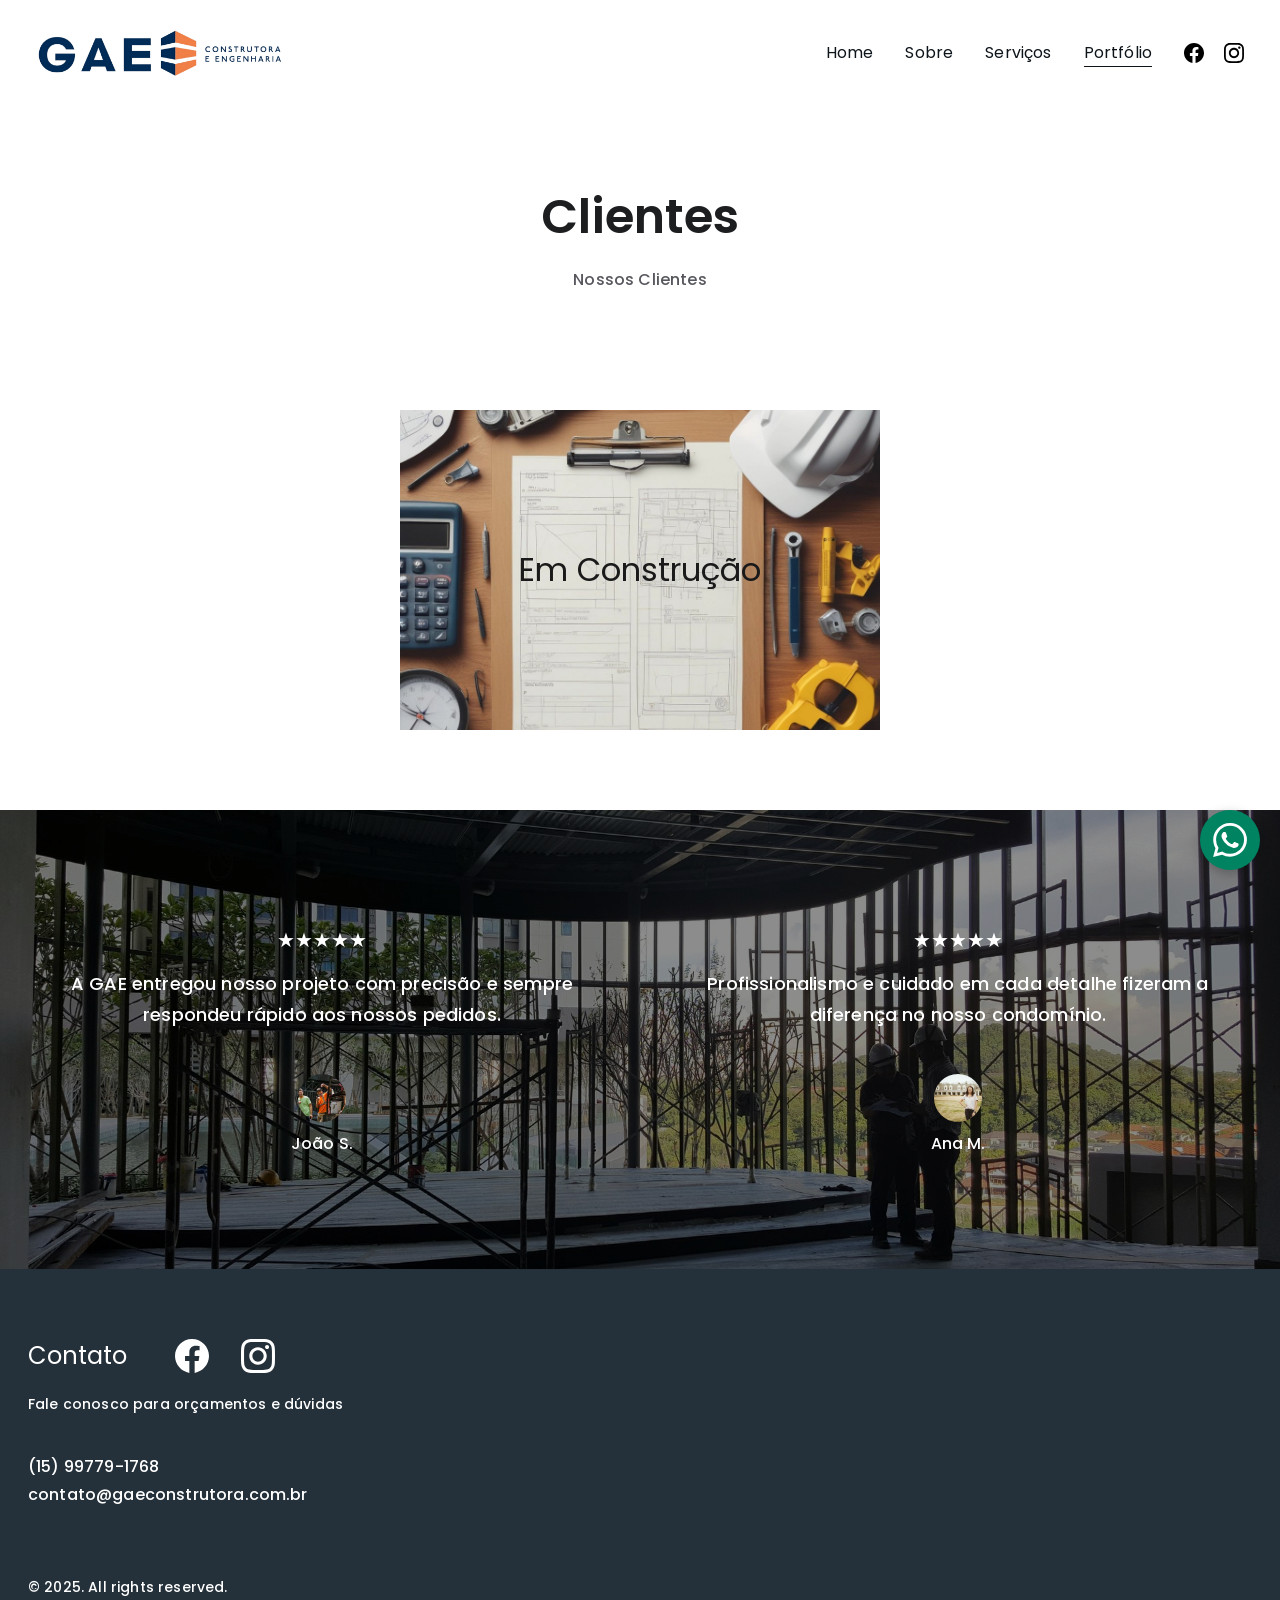
==== portfolio/index.html @ 2bb5f5c6 "Site GAE Construtora: recriação estática do site da Hostinger Co-Authored-By: Claude Opus 5.5 <norep" ====
<!doctype html>
<html lang="pt-BR">
<head>
  <meta charset="utf-8">
  <meta name="viewport" content="width=device-width, initial-scale=1">
  <title>Portfólio de obras e projetos da GAE Construtora | GAE Construtora e Engenharia</title>
  <meta name="description" content="Conheça nossos projetos em engenharia civil, desde estruturas metálicas até reformas residenciais com qualidade e segurança garantidas.">
  <meta name="keywords" content="engenharia civil, projetos estruturais, reformas">
  <link rel="canonical" href="https://gaeconstrutora.com.br/portfolio">
  <meta property="og:type" content="website">
  <meta property="og:site_name" content="GAE Construtora e Engenharia">
  <meta property="og:url" content="https://gaeconstrutora.com.br/portfolio">
  <meta property="og:title" content="Portfólio de obras e projetos da GAE Construtora | GAE Construtora e Engenharia">
  <meta property="og:description" content="Conheça nossos projetos em engenharia civil, desde estruturas metálicas até reformas residenciais com qualidade e segurança garantidas.">
  <meta property="og:image" content="https://gaeconstrutora.com.br/assets/img/hero-galpao.jpg">
  <link rel="icon" href="../favicon.ico" sizes="any">
  <link rel="icon" type="image/png" href="../assets/img/icone-gae.png">
  <link rel="apple-touch-icon" href="../assets/img/apple-touch-icon.png">
  <link rel="preconnect" href="https://fonts.googleapis.com">
  <link rel="preconnect" href="https://fonts.gstatic.com" crossorigin>
  <link href="https://fonts.googleapis.com/css2?family=Poppins:wght@400;500;600;700&display=swap" rel="stylesheet">
  <link rel="stylesheet" href="../assets/css/style.css">
</head>
<body>

  <!-- ===== CABEÇALHO (igual em todas as páginas) ===== -->
  <header class="header">
    <div class="header__inner">
      <a class="header__logo" href="../" aria-label="GAE Construtora e Engenharia — início">
        <img src="../assets/img/logo-gae.png" alt="GAE Construtora e Engenharia" width="263" height="46">
      </a>
      <button class="menu-btn" aria-label="Abrir menu" aria-expanded="false">
        <svg viewBox="0 0 24 24" fill="none" stroke="currentColor" stroke-width="2" stroke-linecap="round"><path d="M3 6h18M3 12h18M3 18h18"/></svg>
      </button>
      <nav class="nav">
        <ul class="nav__links">
          <li><a href="../">Home</a></li>
          <li><a href="../sobre/">Sobre</a></li>
          <li><a href="../servicos/">Serviços</a></li>
          <li><a href="../portfolio/" aria-current="page">Portfólio</a></li>
        </ul>
        <div class="social">
          <a href="https://www.facebook.com/gaeconstrutora" target="_blank" rel="noopener" aria-label="Facebook">
            <svg viewBox="0 0 24 24" fill="currentColor"><path d="M24 12.0726C24 5.44354 18.629 0.0725708 12 0.0725708C5.37097 0.0725708 0 5.44354 0 12.0726C0 18.0619 4.38823 23.0264 10.125 23.9274V15.5414H7.07661V12.0726H10.125V9.4287C10.125 6.42144 11.9153 4.76031 14.6574 4.76031C15.9706 4.76031 17.3439 4.99451 17.3439 4.99451V7.94612H15.8303C14.34 7.94612 13.875 8.87128 13.875 9.82015V12.0726H17.2031L16.6708 15.5414H13.875V23.9274C19.6118 23.0264 24 18.0619 24 12.0726Z"/></svg>
          </a>
          <a href="https://www.instagram.com/gaeconstrutora/" target="_blank" rel="noopener" aria-label="Instagram">
            <svg viewBox="0 0 24 24" fill="currentColor"><path d="M12.0027 5.84808C8.59743 5.84808 5.85075 8.59477 5.85075 12C5.85075 15.4053 8.59743 18.1519 12.0027 18.1519C15.4079 18.1519 18.1546 15.4053 18.1546 12C18.1546 8.59477 15.4079 5.84808 12.0027 5.84808ZM12.0027 15.9996C9.80212 15.9996 8.00312 14.2059 8.00312 12C8.00312 9.7941 9.79677 8.00046 12.0027 8.00046C14.2086 8.00046 16.0022 9.7941 16.0022 12C16.0022 14.2059 14.2032 15.9996 12.0027 15.9996ZM19.8412 5.59644C19.8412 6.39421 19.1987 7.03135 18.4062 7.03135C17.6085 7.03135 16.9713 6.38885 16.9713 5.59644C16.9713 4.80402 17.6138 4.16153 18.4062 4.16153C19.1987 4.16153 19.8412 4.80402 19.8412 5.59644ZM23.9157 7.05277C23.8247 5.13063 23.3856 3.42801 21.9775 2.02522C20.5747 0.622429 18.8721 0.183388 16.9499 0.0870135C14.9689 -0.0254238 9.03112 -0.0254238 7.05008 0.0870135C5.1333 0.178034 3.43068 0.617075 2.02253 2.01986C0.614389 3.42265 0.180703 5.12527 0.0843279 7.04742C-0.0281093 9.02845 -0.0281093 14.9662 0.0843279 16.9472C0.175349 18.8694 0.614389 20.572 2.02253 21.9748C3.43068 23.3776 5.12794 23.8166 7.05008 23.913C9.03112 24.0254 14.9689 24.0254 16.9499 23.913C18.8721 23.822 20.5747 23.3829 21.9775 21.9748C23.3803 20.572 23.8193 18.8694 23.9157 16.9472C24.0281 14.9662 24.0281 9.03381 23.9157 7.05277ZM21.3564 19.0728C20.9388 20.1223 20.1303 20.9307 19.0755 21.3537C17.496 21.9802 13.7481 21.8356 12.0027 21.8356C10.2572 21.8356 6.50396 21.9748 4.92984 21.3537C3.88042 20.9361 3.07195 20.1276 2.64897 19.0728C2.02253 17.4934 2.16709 13.7455 2.16709 12C2.16709 10.2546 2.02789 6.50129 2.64897 4.92717C3.06659 3.87776 3.87507 3.06928 4.92984 2.6463C6.50931 2.01986 10.2572 2.16443 12.0027 2.16443C13.7481 2.16443 17.5014 2.02522 19.0755 2.6463C20.1249 3.06392 20.9334 3.8724 21.3564 4.92717C21.9828 6.50665 21.8383 10.2546 21.8383 12C21.8383 13.7455 21.9828 17.4987 21.3564 19.0728Z"/></svg>
          </a>
        </div>
      </nav>
    </div>
  </header>

  <main>

    <!-- ===== CLIENTES ===== -->
    <section class="secao">
      <div class="container">
        <h1 class="centro titulo-pagina revelar">Clientes</h1>
        <p class="centro revelar" style="margin-top:18px">Nossos Clientes</p>
        <div class="em-construcao revelar">
          <img src="../assets/img/em-construcao.jpg" alt="Prancheta com projeto, capacete e ferramentas" loading="lazy">
          <h3>Em Construção</h3>
        </div>
      </div>
    </section>

    <!-- ===== DEPOIMENTOS ===== -->
    <section class="depoimentos">
      <div class="container">
        <div class="depoimento revelar">
          <div class="estrelas" aria-label="5 estrelas">★★★★★</div>
          <blockquote>A GAE entregou nosso projeto com precisão e sempre respondeu rápido aos nossos pedidos.</blockquote>
          <img src="../assets/img/avatar-joao.jpg" alt="" loading="lazy">
          <p>João S.</p>
        </div>
        <div class="depoimento revelar">
          <div class="estrelas" aria-label="5 estrelas">★★★★★</div>
          <blockquote>Profissionalismo e cuidado em cada detalhe fizeram a diferença no nosso condomínio.</blockquote>
          <img src="../assets/img/avatar-ana.jpg" alt="" loading="lazy">
          <p>Ana M.</p>
        </div>
      </div>
    </section>

  </main>

  <!-- ===== RODAPÉ (igual em todas as páginas) ===== -->
  <footer class="footer">
    <div class="container">
      <div class="footer__topo">
        <h5>Contato</h5>
        <div class="social">
          <a href="https://www.facebook.com/gaeconstrutora" target="_blank" rel="noopener" aria-label="Facebook">
            <svg viewBox="0 0 24 24" fill="currentColor"><path d="M24 12.0726C24 5.44354 18.629 0.0725708 12 0.0725708C5.37097 0.0725708 0 5.44354 0 12.0726C0 18.0619 4.38823 23.0264 10.125 23.9274V15.5414H7.07661V12.0726H10.125V9.4287C10.125 6.42144 11.9153 4.76031 14.6574 4.76031C15.9706 4.76031 17.3439 4.99451 17.3439 4.99451V7.94612H15.8303C14.34 7.94612 13.875 8.87128 13.875 9.82015V12.0726H17.2031L16.6708 15.5414H13.875V23.9274C19.6118 23.0264 24 18.0619 24 12.0726Z"/></svg>
          </a>
          <a href="https://www.instagram.com/gaeconstrutora/" target="_blank" rel="noopener" aria-label="Instagram">
            <svg viewBox="0 0 24 24" fill="currentColor"><path d="M12.0027 5.84808C8.59743 5.84808 5.85075 8.59477 5.85075 12C5.85075 15.4053 8.59743 18.1519 12.0027 18.1519C15.4079 18.1519 18.1546 15.4053 18.1546 12C18.1546 8.59477 15.4079 5.84808 12.0027 5.84808ZM12.0027 15.9996C9.80212 15.9996 8.00312 14.2059 8.00312 12C8.00312 9.7941 9.79677 8.00046 12.0027 8.00046C14.2086 8.00046 16.0022 9.7941 16.0022 12C16.0022 14.2059 14.2032 15.9996 12.0027 15.9996ZM19.8412 5.59644C19.8412 6.39421 19.1987 7.03135 18.4062 7.03135C17.6085 7.03135 16.9713 6.38885 16.9713 5.59644C16.9713 4.80402 17.6138 4.16153 18.4062 4.16153C19.1987 4.16153 19.8412 4.80402 19.8412 5.59644ZM23.9157 7.05277C23.8247 5.13063 23.3856 3.42801 21.9775 2.02522C20.5747 0.622429 18.8721 0.183388 16.9499 0.0870135C14.9689 -0.0254238 9.03112 -0.0254238 7.05008 0.0870135C5.1333 0.178034 3.43068 0.617075 2.02253 2.01986C0.614389 3.42265 0.180703 5.12527 0.0843279 7.04742C-0.0281093 9.02845 -0.0281093 14.9662 0.0843279 16.9472C0.175349 18.8694 0.614389 20.572 2.02253 21.9748C3.43068 23.3776 5.12794 23.8166 7.05008 23.913C9.03112 24.0254 14.9689 24.0254 16.9499 23.913C18.8721 23.822 20.5747 23.3829 21.9775 21.9748C23.3803 20.572 23.8193 18.8694 23.9157 16.9472C24.0281 14.9662 24.0281 9.03381 23.9157 7.05277ZM21.3564 19.0728C20.9388 20.1223 20.1303 20.9307 19.0755 21.3537C17.496 21.9802 13.7481 21.8356 12.0027 21.8356C10.2572 21.8356 6.50396 21.9748 4.92984 21.3537C3.88042 20.9361 3.07195 20.1276 2.64897 19.0728C2.02253 17.4934 2.16709 13.7455 2.16709 12C2.16709 10.2546 2.02789 6.50129 2.64897 4.92717C3.06659 3.87776 3.87507 3.06928 4.92984 2.6463C6.50931 2.01986 10.2572 2.16443 12.0027 2.16443C13.7481 2.16443 17.5014 2.02522 19.0755 2.6463C20.1249 3.06392 20.9334 3.8724 21.3564 4.92717C21.9828 6.50665 21.8383 10.2546 21.8383 12C21.8383 13.7455 21.9828 17.4987 21.3564 19.0728Z"/></svg>
          </a>
        </div>
      </div>
      <p class="footer__chamada">Fale conosco para orçamentos e dúvidas</p>
      <div class="footer__contatos">
        <p><a href="tel:+5515997791768">(15) 99779-1768</a></p>
        <p><a href="mailto:contato@gaeconstrutora.com.br">contato@gaeconstrutora.com.br</a></p>
      </div>
      <p class="footer__copy">© 2025. All rights reserved.</p>
    </div>
  </footer>

  <a class="whatsapp" href="https://wa.me/5515997791768?text=Ol%C3%A1!%20Gostaria%20de%20mais%20informa%C3%A7%C3%B5es%20sobre%20seus%20servi%C3%A7os!%20" target="_blank" rel="noopener" aria-label="Fale conosco pelo WhatsApp">
    <svg viewBox="0 0 24 24" fill="currentColor"><path d="M17.472 14.382c-.297-.149-1.758-.867-2.03-.967-.273-.099-.471-.148-.67.15-.197.297-.767.966-.94 1.164-.173.199-.347.223-.644.075-.297-.15-1.255-.463-2.39-1.475-.883-.788-1.48-1.761-1.653-2.059-.173-.297-.018-.458.13-.606.134-.133.298-.347.446-.52.149-.174.198-.298.298-.497.099-.198.05-.371-.025-.52-.075-.149-.669-1.612-.916-2.207-.242-.579-.487-.5-.669-.51-.173-.008-.371-.01-.57-.01-.198 0-.52.074-.792.372-.272.297-1.04 1.016-1.04 2.479 0 1.462 1.065 2.875 1.213 3.074.149.198 2.096 3.2 5.077 4.487.709.306 1.262.489 1.694.625.712.227 1.36.195 1.871.118.571-.085 1.758-.719 2.006-1.413.248-.694.248-1.289.173-1.413-.074-.124-.272-.198-.57-.347m-5.421 7.403h-.004a9.87 9.87 0 01-5.031-1.378l-.361-.214-3.741.982.998-3.648-.235-.374a9.86 9.86 0 01-1.51-5.26c.001-5.45 4.436-9.884 9.888-9.884 2.64 0 5.122 1.03 6.988 2.898a9.825 9.825 0 012.893 6.994c-.003 5.45-4.437 9.884-9.885 9.884m8.413-18.297A11.815 11.815 0 0012.05 0C5.495 0 .16 5.335.157 11.892c0 2.096.547 4.142 1.588 5.945L.057 24l6.305-1.654a11.882 11.882 0 005.683 1.448h.005c6.554 0 11.89-5.335 11.893-11.893a11.821 11.821 0 00-3.48-8.413Z"/></svg>
  </a>

  <script src="../assets/js/main.js"></script>
</body>
</html>
---- assets/css/style.css ----
/* =========================================================
   GAE Construtora e Engenharia — estilos do site
   Cores, fontes e medidas principais ficam nas variáveis abaixo.
   ========================================================= */

:root {
  --azul: #2e5c77;          /* destaque (ex.: "250+") */
  --escuro: #24303a;        /* fundo do rodapé e seções escuras */
  --azul-claro: #e8f1f8;    /* fundo "Nossos Serviços" */
  --titulo: #1d1e20;
  --titulo-forte: #0d141a;
  --texto: #56585e;
  --branco: #ffffff;
  --whatsapp: #008361;

  --largura: 1224px;
  --raio: 20px;
  --header-h: 106px;
  --fonte: 'Poppins', sans-serif;
}

*, *::before, *::after { box-sizing: border-box; }

html { scroll-behavior: smooth; }

body {
  margin: 0;
  font-family: var(--fonte);
  font-size: 16px;
  font-weight: 500;
  line-height: 1.72;
  letter-spacing: 0.01em;
  color: var(--texto);
  background: var(--branco);
  -webkit-font-smoothing: antialiased;
}

img { display: block; max-width: 100%; }
a { color: inherit; }

h1, h2, h3, h4, h5, h6 {
  margin: 0;
  font-weight: 400;
  line-height: 1.2;
  letter-spacing: normal;
  color: var(--titulo);
}
h1 { font-size: 48px; line-height: 1.3; }
h3 { font-size: 48px; }
h5 { font-size: 24px; }
h6 { font-size: 20px; }
h5 strong, h6 strong { font-weight: 700; }
p { margin: 0; }

.container {
  width: 100%;
  max-width: calc(var(--largura) + 32px);
  margin: 0 auto;
  padding: 0 16px;
}

.secao { padding: 80px 0; }
.secao--escura { background: var(--escuro); }
.secao--escura h1, .secao--escura h3, .secao--escura h5, .secao--escura p { color: var(--branco); }
.secao--clara { background: var(--azul-claro); }

.centro { text-align: center; }
.justificado { text-align: justify; }
.texto-preto { color: #000; }

/* ---------- Cabeçalho ---------- */
.header {
  position: sticky;
  top: 0;
  z-index: 50;
  background: var(--branco);
}
.header__inner {
  display: flex;
  align-items: center;
  justify-content: space-between;
  max-width: 1240px;
  height: var(--header-h);
  margin: 0 auto;
  padding: 30px 16px;
}
.header__logo img { width: 263px; height: auto; }
.nav { display: flex; align-items: center; gap: 32px; }
.nav__links { display: flex; gap: 32px; margin: 0; padding: 0; list-style: none; }
.nav__links a {
  font-size: 16px;
  font-weight: 400;
  color: var(--titulo-forte);
  text-decoration: none;
  padding-bottom: 2px;
  border-bottom: 1px solid transparent;
}
.nav__links a:hover, .nav__links a[aria-current="page"] { border-bottom-color: var(--titulo-forte); }
.social { display: flex; align-items: center; gap: 20px; }
.social a { display: flex; color: #000; }
.social a:hover { color: #3a3a3a; }
.social svg { width: 20px; height: 20px; }
.menu-btn {
  display: none;
  background: none;
  border: 0;
  padding: 6px;
  cursor: pointer;
  color: var(--titulo-forte);
}
.menu-btn svg { width: 26px; height: 26px; display: block; }

/* ---------- Hero (Home) ---------- */
.hero {
  position: relative;
  min-height: 753px;
  padding: 80px 0;
  background: url("../img/hero-galpao.jpg") center / cover no-repeat;
}
.hero::before {
  content: "";
  position: absolute;
  inset: 0;
  background: rgba(0, 0, 0, 0.45);
}
.hero .container { position: relative; }
.hero h1 { color: var(--branco); text-align: center; max-width: 1018px; margin: 0 auto; }
.hero__boxes {
  display: grid;
  grid-template-columns: repeat(3, 1fr);
  gap: 12px;
  align-items: start;
  margin-top: 106px;
}
.hero__box {
  background: rgba(255, 255, 255, 0.1);
  padding: 38px 38px 30px;
  color: var(--branco);
}
.hero__box h6 { color: var(--branco); text-align: center; margin-bottom: 16px; }
.hero__box ul { margin: 0; padding-left: 20px; }
.hero__box li { color: var(--branco); }

/* ---------- Quem somos (Home) ---------- */
.quem-somos {
  display: grid;
  grid-template-columns: 490px 1fr;
  column-gap: 172px;
  align-items: start;
}
.quem-somos h3 { margin-bottom: 8px; white-space: nowrap; }
.quem-somos .texto p { line-height: 1.73; }
.quem-somos .texto p + p { margin-top: 27px; }
.quem-somos img { width: 100%; height: 480px; object-fit: cover; border-radius: var(--raio); }
.stat { margin: 85px 0 0 10px; }
.stat h3 { color: var(--azul); }

/* ---------- Cartões com imagem e caixa branca ---------- */
.cards { display: grid; gap: 40px 12px; }
.cards--2 { grid-template-columns: repeat(2, 1fr); }
.cards--3 { grid-template-columns: repeat(3, 1fr); }
.card { position: relative; }
.card img { width: 100%; height: 304px; object-fit: cover; border-radius: var(--raio); }
.card__caixa {
  position: relative;
  min-height: 200px;
  margin: -40px 32px 0;
  padding: 28px 24px 24px;
  background: var(--branco);
  text-align: center;
}
.card__caixa h6 { color: var(--titulo-forte); margin-bottom: 25px; }
.cards--2 .card__caixa h6, .cards--2 .card__caixa p { max-width: 400px; margin-left: auto; margin-right: auto; }
.cards--3 .card__caixa { margin: -40px 0 0; padding: 40px 47px 24px; text-align: left; }
.cards--3 .card__caixa h6 { margin-bottom: 15px; }
.card__caixa p { color: var(--texto); }

/* ---------- Contato (formulário) ---------- */
.contato {
  display: grid;
  grid-template-columns: 606px 1fr;
  column-gap: 115px;
}
.contato > img { width: 100%; height: 664px; object-fit: cover; border-radius: var(--raio); }
.contato__form { padding-top: 58px; }
.contato__form h3 { font-size: 32px; line-height: 1.3; color: #000; margin-bottom: 8px; }
.form label { display: block; margin: 15px 0 6px; font-size: 14px; color: #000; line-height: 1.3; }
.form input, .form textarea {
  width: 100%;
  padding: 12px 16px;
  font: inherit;
  font-size: 16px;
  color: #000;
  background: var(--branco);
  border: 1px solid #b8c0cc;
  border-radius: 10px;
  outline: none;
  transition: border-color 0.2s;
}
.form input:hover, .form textarea:hover, .form input:focus, .form textarea:focus { border-color: #000; }
.form textarea { height: 100px; resize: vertical; }
.form .hp { display: none; }
.btn {
  display: inline-block;
  margin-top: 22px;
  padding: 16px 40px;
  font: inherit;
  font-size: 14px;
  font-weight: 700;
  color: var(--branco);
  background: #000;
  border: 1px solid #000;
  border-radius: 999px;
  cursor: pointer;
  transition: background-color 0.2s;
}
.btn:hover { background: #1d1e20; }
.btn:disabled { opacity: 0.6; cursor: wait; }
.form__msg { margin-top: 16px; font-size: 15px; color: #000; }
.form__msg--erro { color: #b00020; }

/* ---------- Linhas imagem + texto (Serviços) ---------- */
.linhas { display: grid; gap: 80px; margin-top: 92px; }
.linha {
  display: grid;
  grid-template-columns: 606px 1fr;
  column-gap: 115px;
  align-items: start;
}
.linha img { width: 100%; height: 360px; object-fit: cover; border-radius: var(--raio); }
.linha h5 { margin-bottom: 24px; }
.linha--grande h5 { font-size: 28px; line-height: 1.3; margin-bottom: 16px; }
.subtitulo { max-width: 477px; margin-top: 22px; }

/* ---------- Sobre ---------- */
.duas-colunas {
  display: grid;
  grid-template-columns: repeat(2, 503px);
  column-gap: 115px;
  margin-top: 46px;
}
.duas-colunas h6 { color: var(--titulo-forte); margin-bottom: 16px; }
.localizacao p.intro { max-width: 503px; margin-top: 16px; }
.localizacao h6 { font-size: 16px; line-height: 1.3; color: var(--titulo-forte); margin-top: 49px; }
.localizacao address { font-style: normal; margin-top: 12px; }
.mapa {
  width: 100%;
  max-width: 588px;
  height: 306px;
  margin-top: 46px;
  border: 0;
  background: #f1f2f6;
}

/* ---------- Portfólio ---------- */
.titulo-pagina { font-weight: 600; }
.em-construcao { position: relative; width: 480px; max-width: 100%; margin: 116px auto 0; }
.em-construcao img { width: 100%; height: 320px; object-fit: cover; }
.em-construcao h3 {
  position: absolute;
  inset: 0;
  display: flex;
  align-items: center;
  justify-content: center;
  font-size: 32px;
  line-height: 1.3;
  color: #1a1a1a;
}
.depoimentos {
  position: relative;
  padding: 117px 0 80px;
  min-height: 459px;
  background: url("../img/depoimentos-fundo.jpg") center / cover no-repeat;
}
.depoimentos::before { content: ""; position: absolute; inset: 0; background: rgba(0, 0, 0, 0.45); }
.depoimentos .container { position: relative; display: grid; grid-template-columns: repeat(2, 1fr); gap: 48px; }
.depoimento { text-align: center; color: var(--branco); max-width: 503px; margin: 0 auto; }
.depoimento .estrelas { font-size: 20px; line-height: 1.3; color: var(--branco); }
.depoimento blockquote { margin: 16px 0 0; font-size: 18px; }
.depoimento img { width: 48px; height: 48px; border-radius: 50%; object-fit: cover; margin: 43px auto 8px; }

/* ---------- Rodapé ---------- */
.footer { background: var(--escuro); color: var(--branco); padding: 70px 0 40px; min-height: 368px; }
.footer__topo { display: flex; align-items: center; gap: 48px; }
.footer h5 { color: var(--branco); }
.footer .social { gap: 32px; }
.footer .social a, .footer .social a:hover { color: var(--branco); }
.footer .social svg { width: 34px; height: 34px; }
.footer__chamada { font-size: 14px; line-height: 1.3; margin-top: 22px; }
.footer__contatos { margin-top: 40px; }
.footer__contatos a { text-decoration: none; }
.footer__contatos a:hover { text-decoration: underline; }
.footer__copy { font-size: 14px; line-height: 1.3; margin-top: 70px; }

/* ---------- Botão WhatsApp ---------- */
.whatsapp {
  position: fixed;
  right: 20px;
  bottom: 30px;
  z-index: 60;
  display: flex;
  align-items: center;
  justify-content: center;
  width: 60px;
  height: 60px;
  border-radius: 50%;
  background: var(--whatsapp);
  color: var(--branco);
  box-shadow: 0 4px 12px rgba(0, 0, 0, 0.25);
  transition: transform 0.2s;
}
.whatsapp:hover { transform: scale(1.06); }
.whatsapp svg { width: 34px; height: 34px; }

/* ---------- Animação ao rolar ---------- */
.revelar { opacity: 0; transform: translateY(24px); transition: opacity 0.6s ease, transform 0.6s ease; }
.revelar.visivel { opacity: 1; transform: none; }
@media (prefers-reduced-motion: reduce) {
  .revelar { opacity: 1; transform: none; transition: none; }
  html { scroll-behavior: auto; }
}

/* =========================================================
   Tablet
   ========================================================= */
@media (max-width: 1240px) {
  .quem-somos { grid-template-columns: 1fr 1fr; column-gap: 64px; }
  .contato { grid-template-columns: 1fr 1fr; column-gap: 64px; }
  .linha { grid-template-columns: 1fr 1fr; column-gap: 64px; }
  .duas-colunas { grid-template-columns: 1fr 1fr; column-gap: 64px; }
}

/* =========================================================
   Celular
   ========================================================= */
@media (max-width: 920px) {
  :root { --header-h: 66px; }
  h3 { font-size: 32px; }
  .quem-somos h3 { white-space: normal; }
  .secao { padding: 56px 0; }

  .header__inner { padding: 12px 16px; }
  .header__logo img { width: 130px; }
  .menu-btn { display: block; }
  .nav {
    position: absolute;
    top: var(--header-h);
    left: 0;
    right: 0;
    flex-direction: column;
    align-items: flex-end;
    gap: 20px;
    padding: 24px 16px 28px;
    background: var(--branco);
    box-shadow: 0 8px 16px rgba(0, 0, 0, 0.08);
    display: none;
  }
  .nav.aberto { display: flex; }
  .nav__links { flex-direction: column; align-items: flex-end; gap: 20px; }

  .hero { min-height: 0; padding: 56px 0; }
  .hero h1 { font-size: 24px; }
  .hero__boxes { grid-template-columns: 1fr; gap: 40px; margin-top: 56px; }

  .quem-somos, .contato, .linha, .duas-colunas, .cards--2, .cards--3 { grid-template-columns: 1fr; }
  .quem-somos img { height: 264px; margin-top: 40px; }
  .stat { margin: 48px 0 0; }
  .cards { gap: 40px; margin-top: 48px !important; }
  .card img { height: 224px; }
  .card__caixa { margin: -40px 10px 0; }

  .contato > img { height: 264px; order: 2; margin-top: 40px; }
  .contato__form { padding-top: 0; }

  .linhas { gap: 48px; margin-top: 40px; }
  .linha img { height: 264px; margin-bottom: 16px; }
  .linha--grande h5 { font-size: 24px; }

  .titulo-servicos { font-size: 32px; }
  .duas-colunas { row-gap: 40px; }
  .em-construcao { margin-top: 40px; }
  .em-construcao h3 { font-size: 18px; }
  .depoimentos { padding: 80px 0 56px; }
  .depoimentos .container { grid-template-columns: 1fr; gap: 72px; }
  .titulo-pagina { font-size: 32px; }

  .footer { padding: 40px 0; }
  .footer__topo { flex-direction: column; align-items: flex-start; gap: 24px; }
}
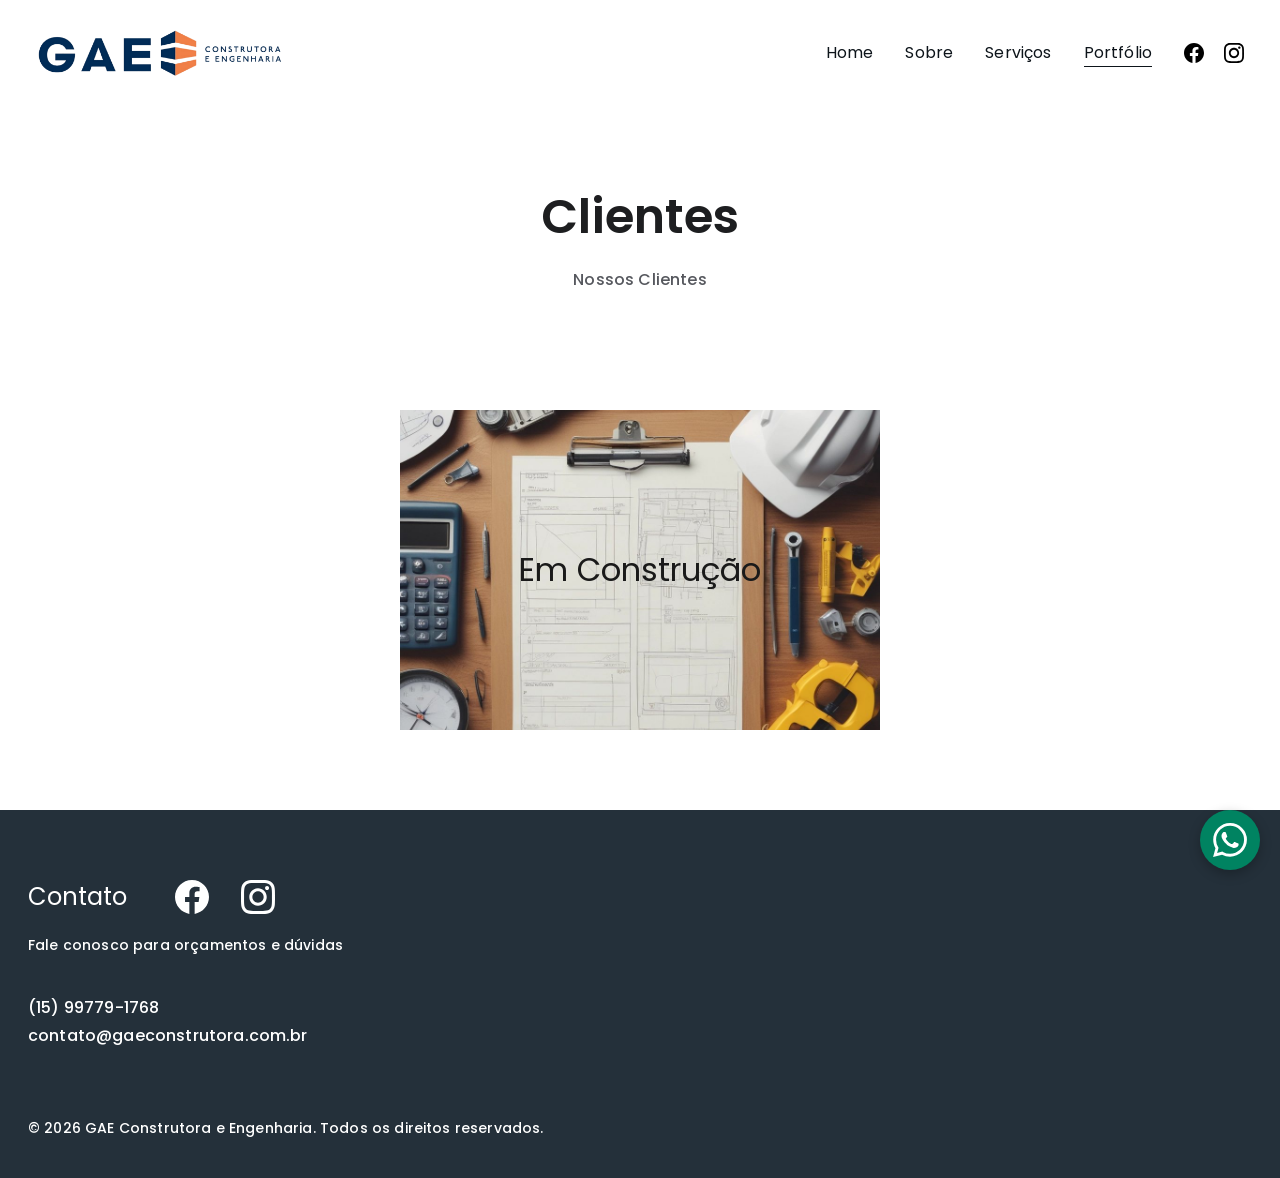
==== commit 2a467f38: "Corrige textos, remove depoimentos fictícios e traduz rodapé - Erros de digitação em Quem somos e Se" ====
--- a/portfolio/index.html
+++ b/portfolio/index.html
@@ -65,24 +65,6 @@
       </div>
     </section>
 
-    <!-- ===== DEPOIMENTOS ===== -->
-    <section class="depoimentos">
-      <div class="container">
-        <div class="depoimento revelar">
-          <div class="estrelas" aria-label="5 estrelas">★★★★★</div>
-          <blockquote>A GAE entregou nosso projeto com precisão e sempre respondeu rápido aos nossos pedidos.</blockquote>
-          <img src="../assets/img/avatar-joao.jpg" alt="" loading="lazy">
-          <p>João S.</p>
-        </div>
-        <div class="depoimento revelar">
-          <div class="estrelas" aria-label="5 estrelas">★★★★★</div>
-          <blockquote>Profissionalismo e cuidado em cada detalhe fizeram a diferença no nosso condomínio.</blockquote>
-          <img src="../assets/img/avatar-ana.jpg" alt="" loading="lazy">
-          <p>Ana M.</p>
-        </div>
-      </div>
-    </section>
-
   </main>
 
   <!-- ===== RODAPÉ (igual em todas as páginas) ===== -->
@@ -104,7 +86,7 @@
         <p><a href="tel:+5515997791768">(15) 99779-1768</a></p>
         <p><a href="mailto:contato@gaeconstrutora.com.br">contato@gaeconstrutora.com.br</a></p>
       </div>
-      <p class="footer__copy">© 2025. All rights reserved.</p>
+      <p class="footer__copy">© <span id="ano">2026</span> GAE Construtora e Engenharia. Todos os direitos reservados.</p>
     </div>
   </footer>
 
--- a/assets/css/style.css
+++ b/assets/css/style.css
@@ -266,18 +266,6 @@
   line-height: 1.3;
   color: #1a1a1a;
 }
-.depoimentos {
-  position: relative;
-  padding: 117px 0 80px;
-  min-height: 459px;
-  background: url("../img/depoimentos-fundo.jpg") center / cover no-repeat;
-}
-.depoimentos::before { content: ""; position: absolute; inset: 0; background: rgba(0, 0, 0, 0.45); }
-.depoimentos .container { position: relative; display: grid; grid-template-columns: repeat(2, 1fr); gap: 48px; }
-.depoimento { text-align: center; color: var(--branco); max-width: 503px; margin: 0 auto; }
-.depoimento .estrelas { font-size: 20px; line-height: 1.3; color: var(--branco); }
-.depoimento blockquote { margin: 16px 0 0; font-size: 18px; }
-.depoimento img { width: 48px; height: 48px; border-radius: 50%; object-fit: cover; margin: 43px auto 8px; }
 
 /* ---------- Rodapé ---------- */
 .footer { background: var(--escuro); color: var(--branco); padding: 70px 0 40px; min-height: 368px; }
@@ -380,8 +368,6 @@
   .duas-colunas { row-gap: 40px; }
   .em-construcao { margin-top: 40px; }
   .em-construcao h3 { font-size: 18px; }
-  .depoimentos { padding: 80px 0 56px; }
-  .depoimentos .container { grid-template-columns: 1fr; gap: 72px; }
   .titulo-pagina { font-size: 32px; }
 
   .footer { padding: 40px 0; }
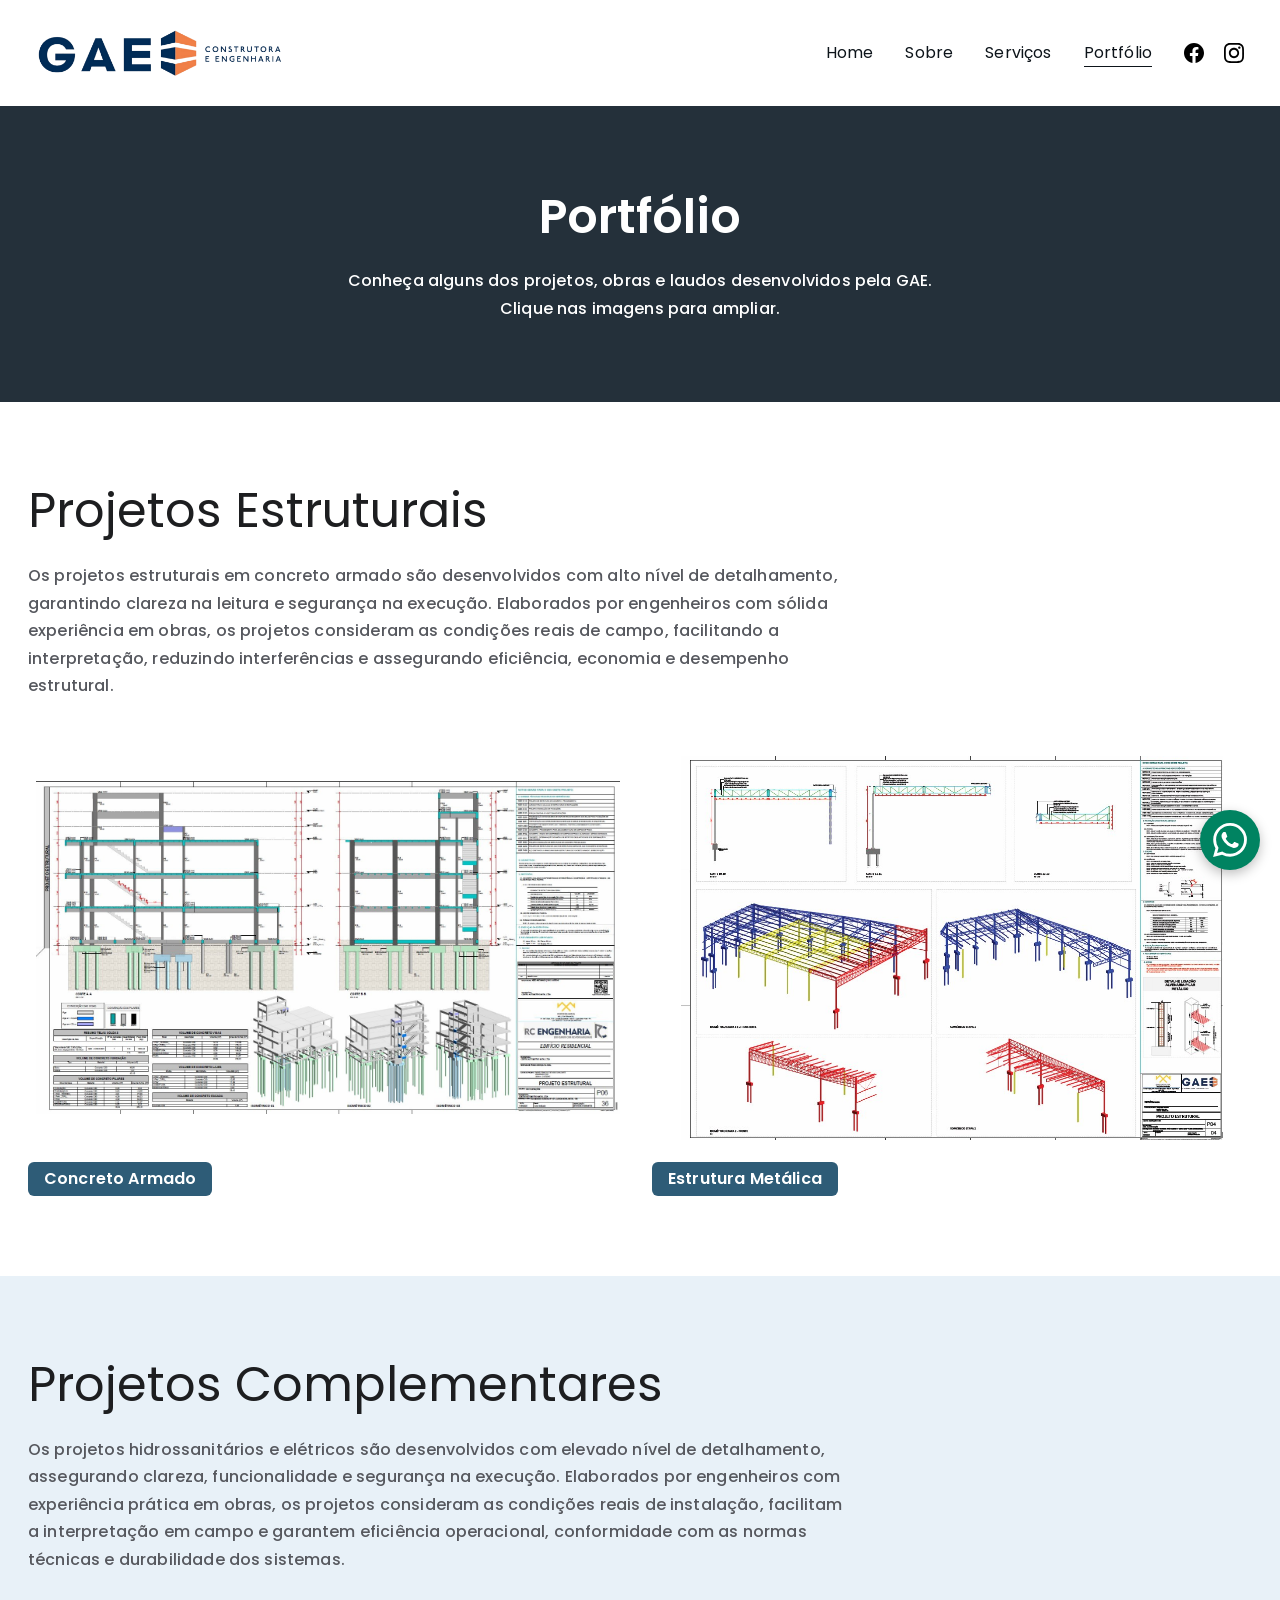
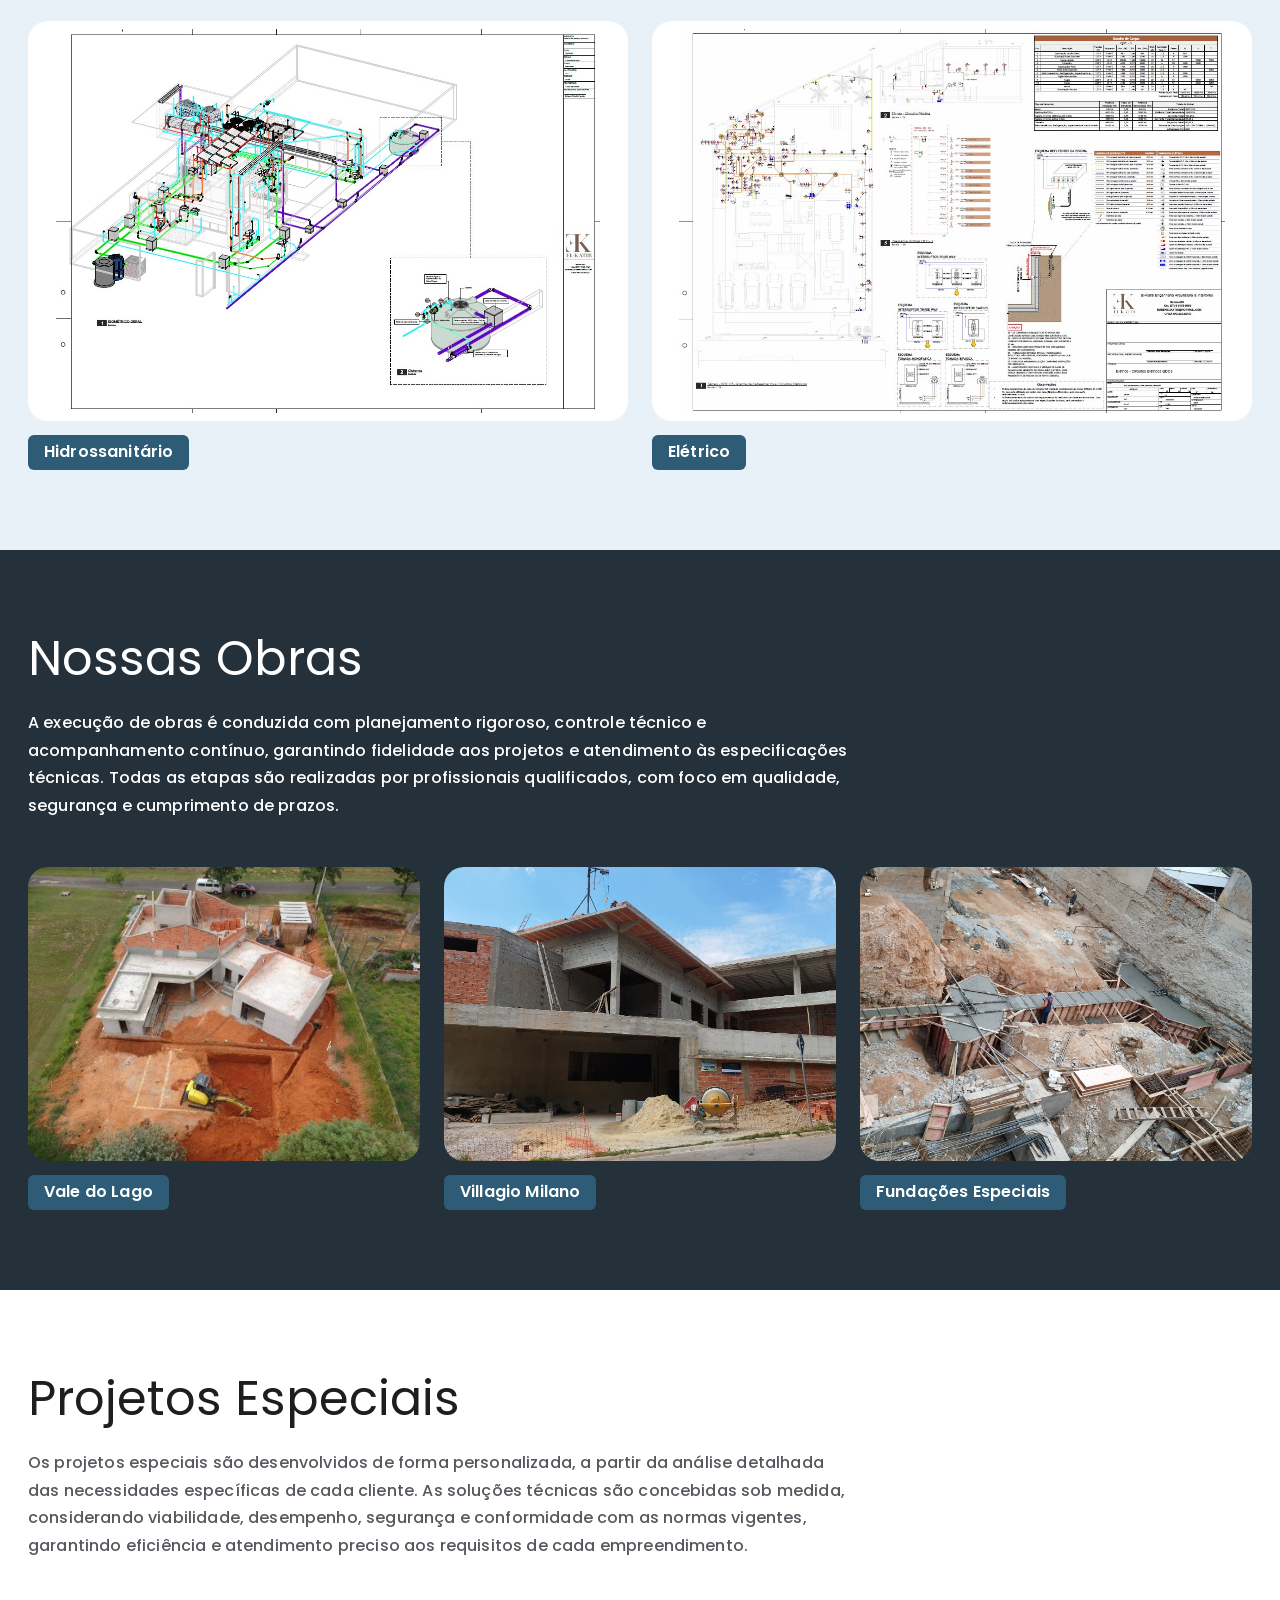
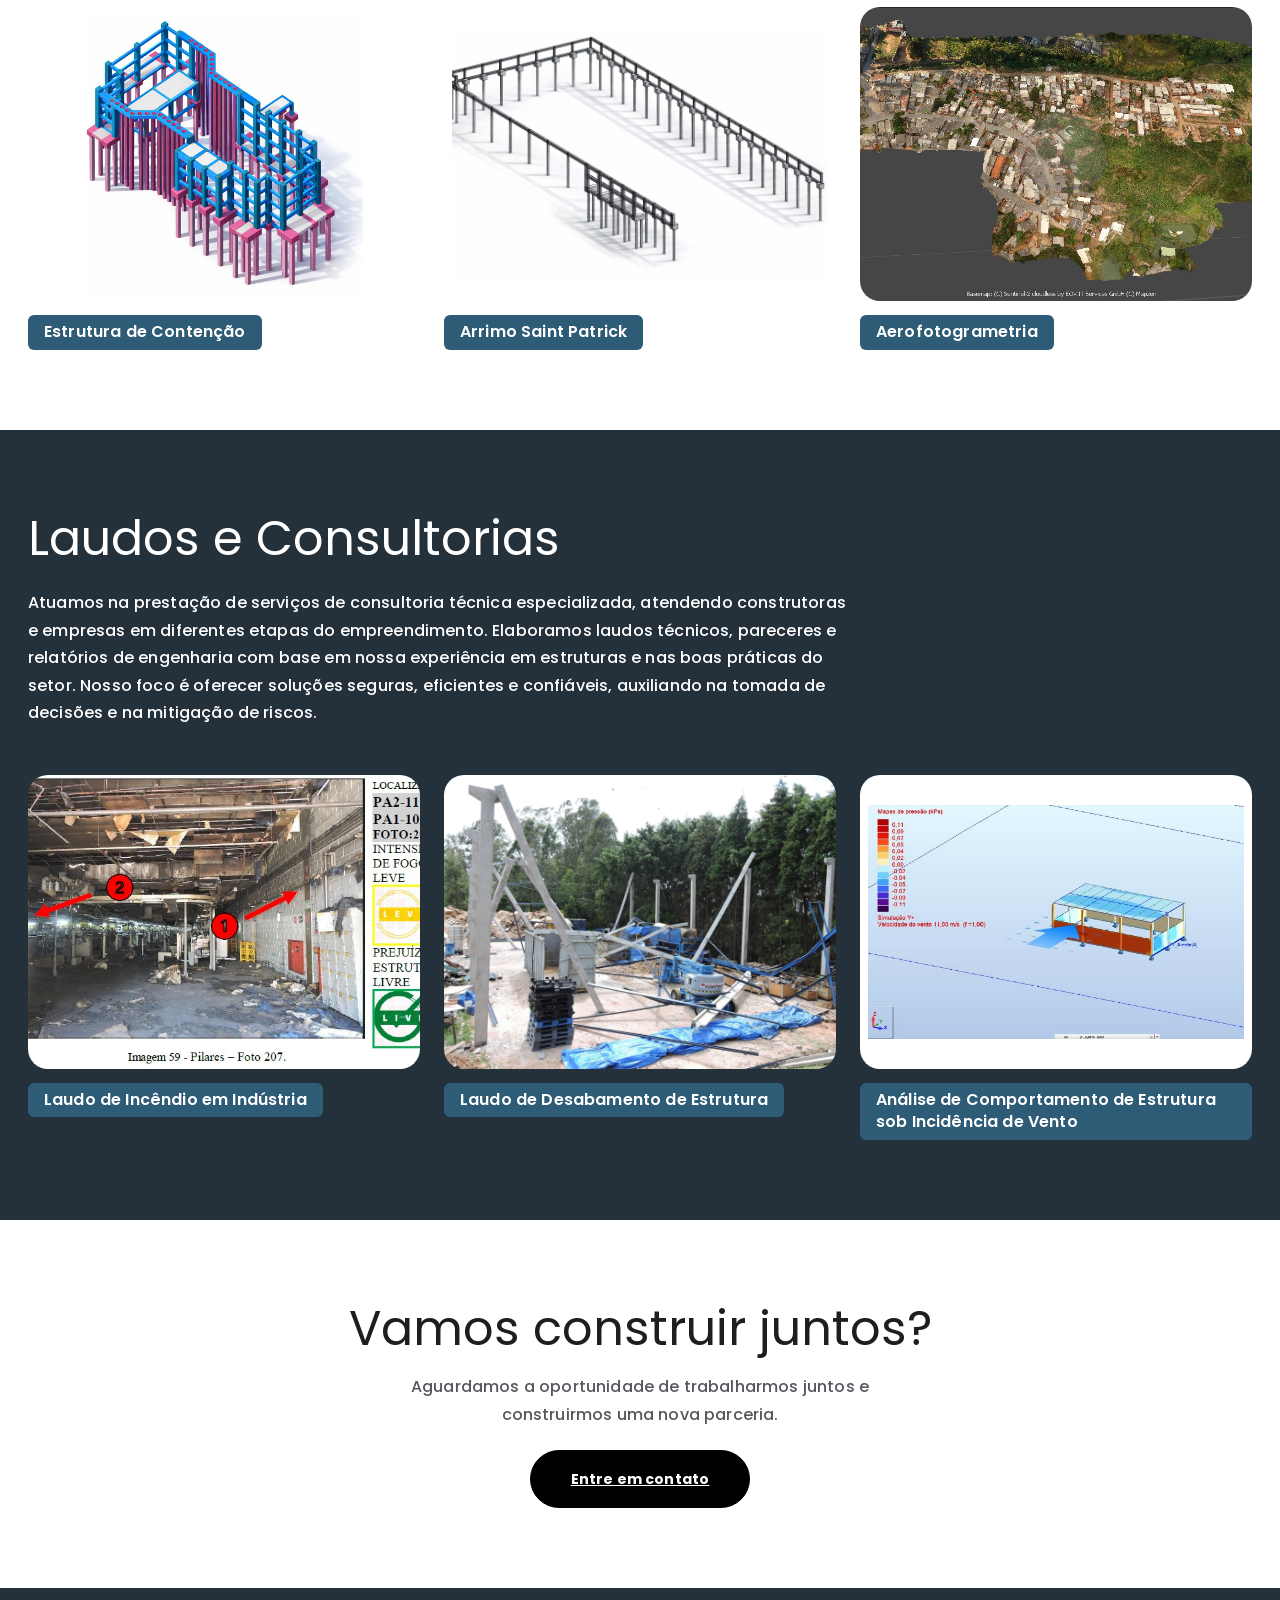
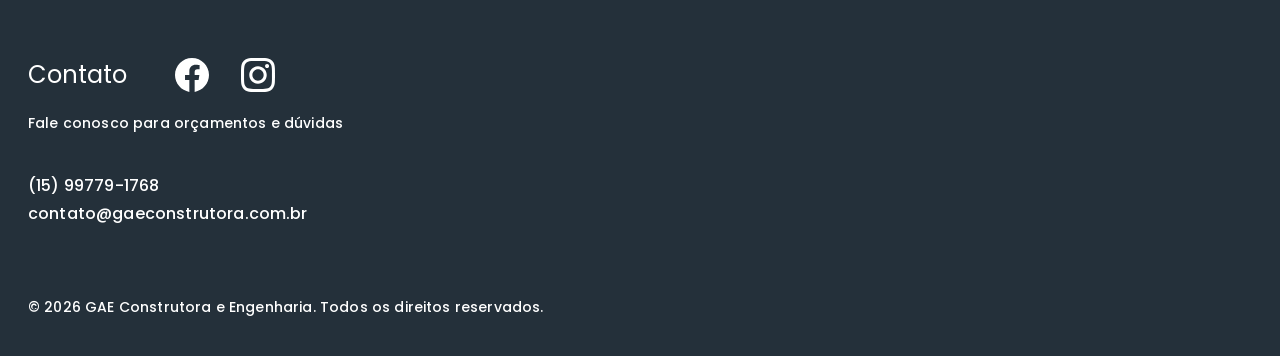
==== commit af9d2957: "Portfólio montado a partir da apresentação; textos reais na página Sobre - Nova página Portfólio: pr" ====
--- a/portfolio/index.html
+++ b/portfolio/index.html
@@ -53,15 +53,122 @@
 
   <main>
 
-    <!-- ===== CLIENTES ===== -->
+    <!-- ===== ABERTURA ===== -->
+    <section class="secao secao--escura">
+      <div class="container">
+        <h1 class="centro titulo-pagina revelar">Portfólio</h1>
+        <p class="centro revelar portfolio__intro">Conheça alguns dos projetos, obras e laudos desenvolvidos pela GAE. Clique nas imagens para ampliar.</p>
+      </div>
+    </section>
+
+    <!-- ===== PROJETOS ESTRUTURAIS ===== -->
     <section class="secao">
       <div class="container">
-        <h1 class="centro titulo-pagina revelar">Clientes</h1>
-        <p class="centro revelar" style="margin-top:18px">Nossos Clientes</p>
-        <div class="em-construcao revelar">
-          <img src="../assets/img/em-construcao.jpg" alt="Prancheta com projeto, capacete e ferramentas" loading="lazy">
-          <h3>Em Construção</h3>
-        </div>
+        <h3 class="revelar">Projetos Estruturais</h3>
+        <p class="portfolio__texto revelar">Os projetos estruturais em concreto armado são desenvolvidos com alto nível de detalhamento, garantindo clareza na leitura e segurança na execução. Elaborados por engenheiros com sólida experiência em obras, os projetos consideram as condições reais de campo, facilitando a interpretação, reduzindo interferências e assegurando eficiência, economia e desempenho estrutural.</p>
+        <div class="trabalhos trabalhos--2">
+          <figure class="trabalho trabalho--desenho revelar">
+            <a href="../assets/img/prancha-concreto-armado.jpg" class="ampliar"><img src="../assets/img/prancha-concreto-armado.jpg" alt="Prancha de projeto estrutural em concreto armado" loading="lazy"></a>
+            <figcaption>Concreto Armado</figcaption>
+          </figure>
+          <figure class="trabalho trabalho--desenho revelar">
+            <a href="../assets/img/prancha-estrutura-metalica.jpg" class="ampliar"><img src="../assets/img/prancha-estrutura-metalica.jpg" alt="Prancha de projeto de estrutura metálica" loading="lazy"></a>
+            <figcaption>Estrutura Metálica</figcaption>
+          </figure>
+        </div>
+      </div>
+    </section>
+
+    <!-- ===== PROJETOS COMPLEMENTARES ===== -->
+    <section class="secao secao--clara">
+      <div class="container">
+        <h3 class="revelar">Projetos Complementares</h3>
+        <p class="portfolio__texto revelar">Os projetos hidrossanitários e elétricos são desenvolvidos com elevado nível de detalhamento, assegurando clareza, funcionalidade e segurança na execução. Elaborados por engenheiros com experiência prática em obras, os projetos consideram as condições reais de instalação, facilitam a interpretação em campo e garantem eficiência operacional, conformidade com as normas técnicas e durabilidade dos sistemas.</p>
+        <div class="trabalhos trabalhos--2">
+          <figure class="trabalho trabalho--desenho revelar">
+            <a href="../assets/img/prancha-hidrossanitario.jpg" class="ampliar"><img src="../assets/img/prancha-hidrossanitario.jpg" alt="Isométrico de projeto hidrossanitário" loading="lazy"></a>
+            <figcaption>Hidrossanitário</figcaption>
+          </figure>
+          <figure class="trabalho trabalho--desenho revelar">
+            <a href="../assets/img/prancha-eletrico.jpg" class="ampliar"><img src="../assets/img/prancha-eletrico.jpg" alt="Prancha de projeto elétrico" loading="lazy"></a>
+            <figcaption>Elétrico</figcaption>
+          </figure>
+        </div>
+      </div>
+    </section>
+
+    <!-- ===== NOSSAS OBRAS ===== -->
+    <section class="secao secao--escura">
+      <div class="container">
+        <h3 class="revelar">Nossas Obras</h3>
+        <p class="portfolio__texto revelar">A execução de obras é conduzida com planejamento rigoroso, controle técnico e acompanhamento contínuo, garantindo fidelidade aos projetos e atendimento às especificações técnicas. Todas as etapas são realizadas por profissionais qualificados, com foco em qualidade, segurança e cumprimento de prazos.</p>
+        <div class="trabalhos trabalhos--3">
+          <figure class="trabalho revelar">
+            <a href="../assets/img/servicos-execucao.jpg" class="ampliar"><img src="../assets/img/servicos-execucao.jpg" alt="Vista aérea da obra residencial no Vale do Lago" loading="lazy"></a>
+            <figcaption>Vale do Lago</figcaption>
+          </figure>
+          <figure class="trabalho revelar">
+            <a href="../assets/img/obra-villagio-milano.jpg" class="ampliar"><img src="../assets/img/obra-villagio-milano.jpg" alt="Obra residencial no Villagio Milano" loading="lazy"></a>
+            <figcaption>Villagio Milano</figcaption>
+          </figure>
+          <figure class="trabalho revelar">
+            <a href="../assets/img/obra-fundacao-edificio.jpg" class="ampliar"><img src="../assets/img/obra-fundacao-edificio.jpg" alt="Execução de fundações especiais" loading="lazy"></a>
+            <figcaption>Fundações Especiais</figcaption>
+          </figure>
+        </div>
+      </div>
+    </section>
+
+    <!-- ===== PROJETOS ESPECIAIS ===== -->
+    <section class="secao">
+      <div class="container">
+        <h3 class="revelar">Projetos Especiais</h3>
+        <p class="portfolio__texto revelar">Os projetos especiais são desenvolvidos de forma personalizada, a partir da análise detalhada das necessidades específicas de cada cliente. As soluções técnicas são concebidas sob medida, considerando viabilidade, desempenho, segurança e conformidade com as normas vigentes, garantindo eficiência e atendimento preciso aos requisitos de cada empreendimento.</p>
+        <div class="trabalhos trabalhos--3">
+          <figure class="trabalho trabalho--desenho revelar">
+            <a href="../assets/img/home-arrimos.jpg" class="ampliar"><img src="../assets/img/home-arrimos.jpg" alt="Modelo 3D de estrutura de contenção" loading="lazy"></a>
+            <figcaption>Estrutura de Contenção</figcaption>
+          </figure>
+          <figure class="trabalho trabalho--desenho revelar">
+            <a href="../assets/img/projeto-arrimos.jpg" class="ampliar"><img src="../assets/img/projeto-arrimos.jpg" alt="Modelo 3D do arrimo Saint Patrick" loading="lazy"></a>
+            <figcaption>Arrimo Saint Patrick</figcaption>
+          </figure>
+          <figure class="trabalho revelar">
+            <a href="../assets/img/aerofotogrametria.jpg" class="ampliar"><img src="../assets/img/aerofotogrametria.jpg" alt="Modelo de aerofotogrametria feito com drone" loading="lazy"></a>
+            <figcaption>Aerofotogrametria</figcaption>
+          </figure>
+        </div>
+      </div>
+    </section>
+
+    <!-- ===== LAUDOS E CONSULTORIAS ===== -->
+    <section class="secao secao--escura">
+      <div class="container">
+        <h3 class="revelar">Laudos e Consultorias</h3>
+        <p class="portfolio__texto revelar">Atuamos na prestação de serviços de consultoria técnica especializada, atendendo construtoras e empresas em diferentes etapas do empreendimento. Elaboramos laudos técnicos, pareceres e relatórios de engenharia com base em nossa experiência em estruturas e nas boas práticas do setor. Nosso foco é oferecer soluções seguras, eficientes e confiáveis, auxiliando na tomada de decisões e na mitigação de riscos.</p>
+        <div class="trabalhos trabalhos--3">
+          <figure class="trabalho revelar">
+            <a href="../assets/img/laudo-incendio-anotado.jpg" class="ampliar"><img src="../assets/img/laudo-incendio-anotado.jpg" alt="Página de laudo de incêndio em indústria" loading="lazy"></a>
+            <figcaption>Laudo de Incêndio em Indústria</figcaption>
+          </figure>
+          <figure class="trabalho revelar">
+            <a href="../assets/img/servicos-consultoria.jpg" class="ampliar"><img src="../assets/img/servicos-consultoria.jpg" alt="Estrutura metálica desabada em vistoria" loading="lazy"></a>
+            <figcaption>Laudo de Desabamento de Estrutura</figcaption>
+          </figure>
+          <figure class="trabalho trabalho--desenho revelar">
+            <a href="../assets/img/analise-estrutural.jpg" class="ampliar"><img src="../assets/img/analise-estrutural.jpg" alt="Simulação de pressão de vento sobre estrutura" loading="lazy"></a>
+            <figcaption>Análise de Comportamento de Estrutura sob Incidência de Vento</figcaption>
+          </figure>
+        </div>
+      </div>
+    </section>
+
+    <!-- ===== CHAMADA PARA CONTATO ===== -->
+    <section class="secao centro">
+      <div class="container revelar">
+        <h3>Vamos construir juntos?</h3>
+        <p class="portfolio__cta">Aguardamos a oportunidade de trabalharmos juntos e construirmos uma nova parceria.</p>
+        <a class="btn" href="../#contato">Entre em contato</a>
       </div>
     </section>
 
--- a/assets/css/style.css
+++ b/assets/css/style.css
@@ -254,17 +254,55 @@
 
 /* ---------- Portfólio ---------- */
 .titulo-pagina { font-weight: 600; }
-.em-construcao { position: relative; width: 480px; max-width: 100%; margin: 116px auto 0; }
-.em-construcao img { width: 100%; height: 320px; object-fit: cover; }
-.em-construcao h3 {
-  position: absolute;
+.portfolio__intro { max-width: 640px; margin: 19px auto 0; }
+.portfolio__texto { max-width: 820px; margin-top: 22px; }
+.secao--escura .portfolio__texto { color: var(--branco); }
+.portfolio__cta { max-width: 560px; margin: 16px auto 0; }
+.trabalhos { display: grid; gap: 24px; margin-top: 48px; }
+.trabalhos--2 { grid-template-columns: repeat(2, 1fr); }
+.trabalhos--3 { grid-template-columns: repeat(3, 1fr); }
+.trabalho { margin: 0; }
+.trabalho a { display: block; overflow: hidden; border-radius: var(--raio); background: var(--branco); cursor: zoom-in; }
+.trabalho img { width: 100%; aspect-ratio: 4 / 3; object-fit: cover; transition: transform 0.4s ease; }
+.trabalho--desenho img { object-fit: contain; padding: 8px; }
+.trabalhos--2 .trabalho img { aspect-ratio: 3 / 2; }
+.trabalho a:hover img { transform: scale(1.04); }
+.trabalho figcaption {
+  display: inline-block;
+  margin-top: 14px;
+  padding: 6px 16px;
+  font-size: 16px;
+  font-weight: 600;
+  line-height: 1.4;
+  color: var(--branco);
+  background: var(--azul);
+  border-radius: 6px;
+}
+
+/* ---------- Ampliar imagem (portfólio) ---------- */
+.lightbox {
+  position: fixed;
   inset: 0;
-  display: flex;
+  z-index: 100;
+  display: none;
   align-items: center;
   justify-content: center;
-  font-size: 32px;
-  line-height: 1.3;
-  color: #1a1a1a;
+  padding: 24px;
+  background: rgba(0, 0, 0, 0.88);
+  cursor: zoom-out;
+}
+.lightbox.aberto { display: flex; }
+.lightbox img { max-width: 100%; max-height: 100%; border-radius: 8px; background: var(--branco); }
+.lightbox button {
+  position: absolute;
+  top: 12px;
+  right: 16px;
+  font-size: 40px;
+  line-height: 1;
+  color: var(--branco);
+  background: none;
+  border: 0;
+  cursor: pointer;
 }
 
 /* ---------- Rodapé ---------- */
@@ -366,8 +404,7 @@
 
   .titulo-servicos { font-size: 32px; }
   .duas-colunas { row-gap: 40px; }
-  .em-construcao { margin-top: 40px; }
-  .em-construcao h3 { font-size: 18px; }
+  .trabalhos--2, .trabalhos--3 { grid-template-columns: 1fr; gap: 32px; margin-top: 32px; }
   .titulo-pagina { font-size: 32px; }
 
   .footer { padding: 40px 0; }
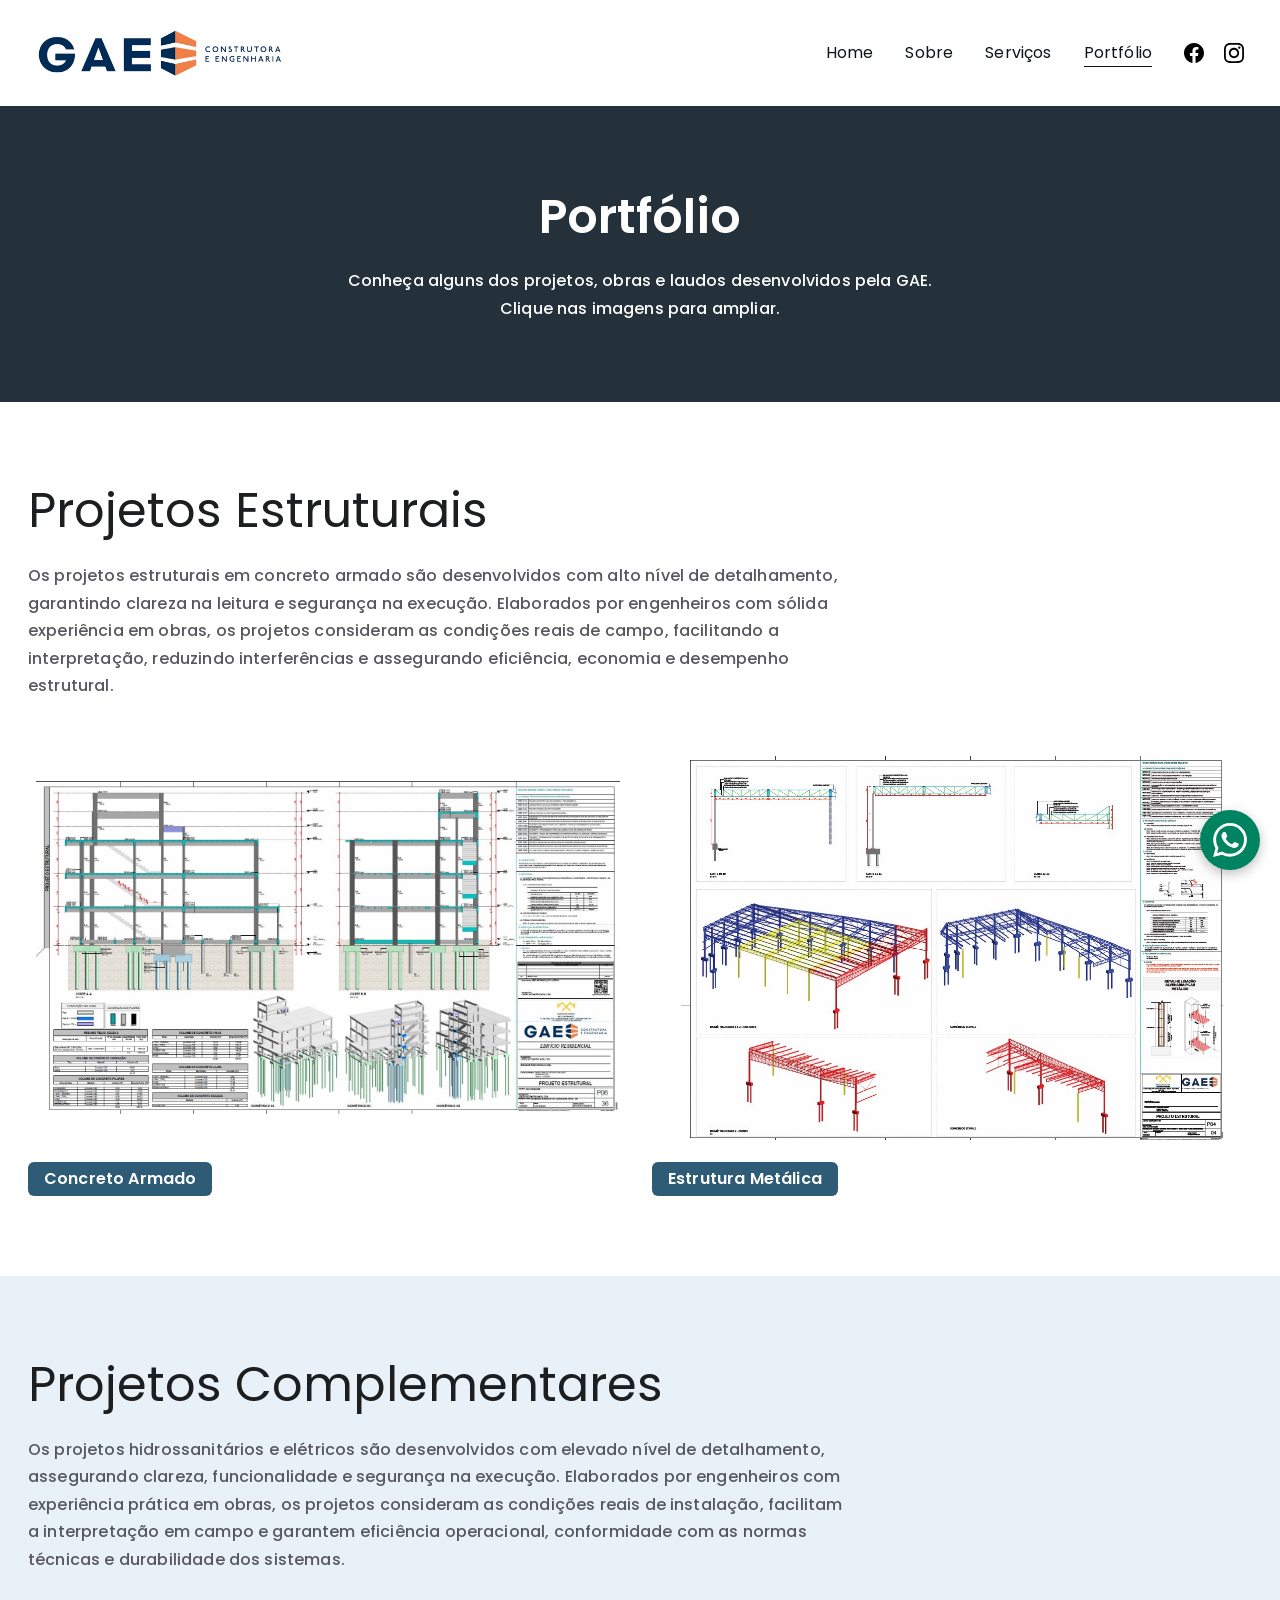
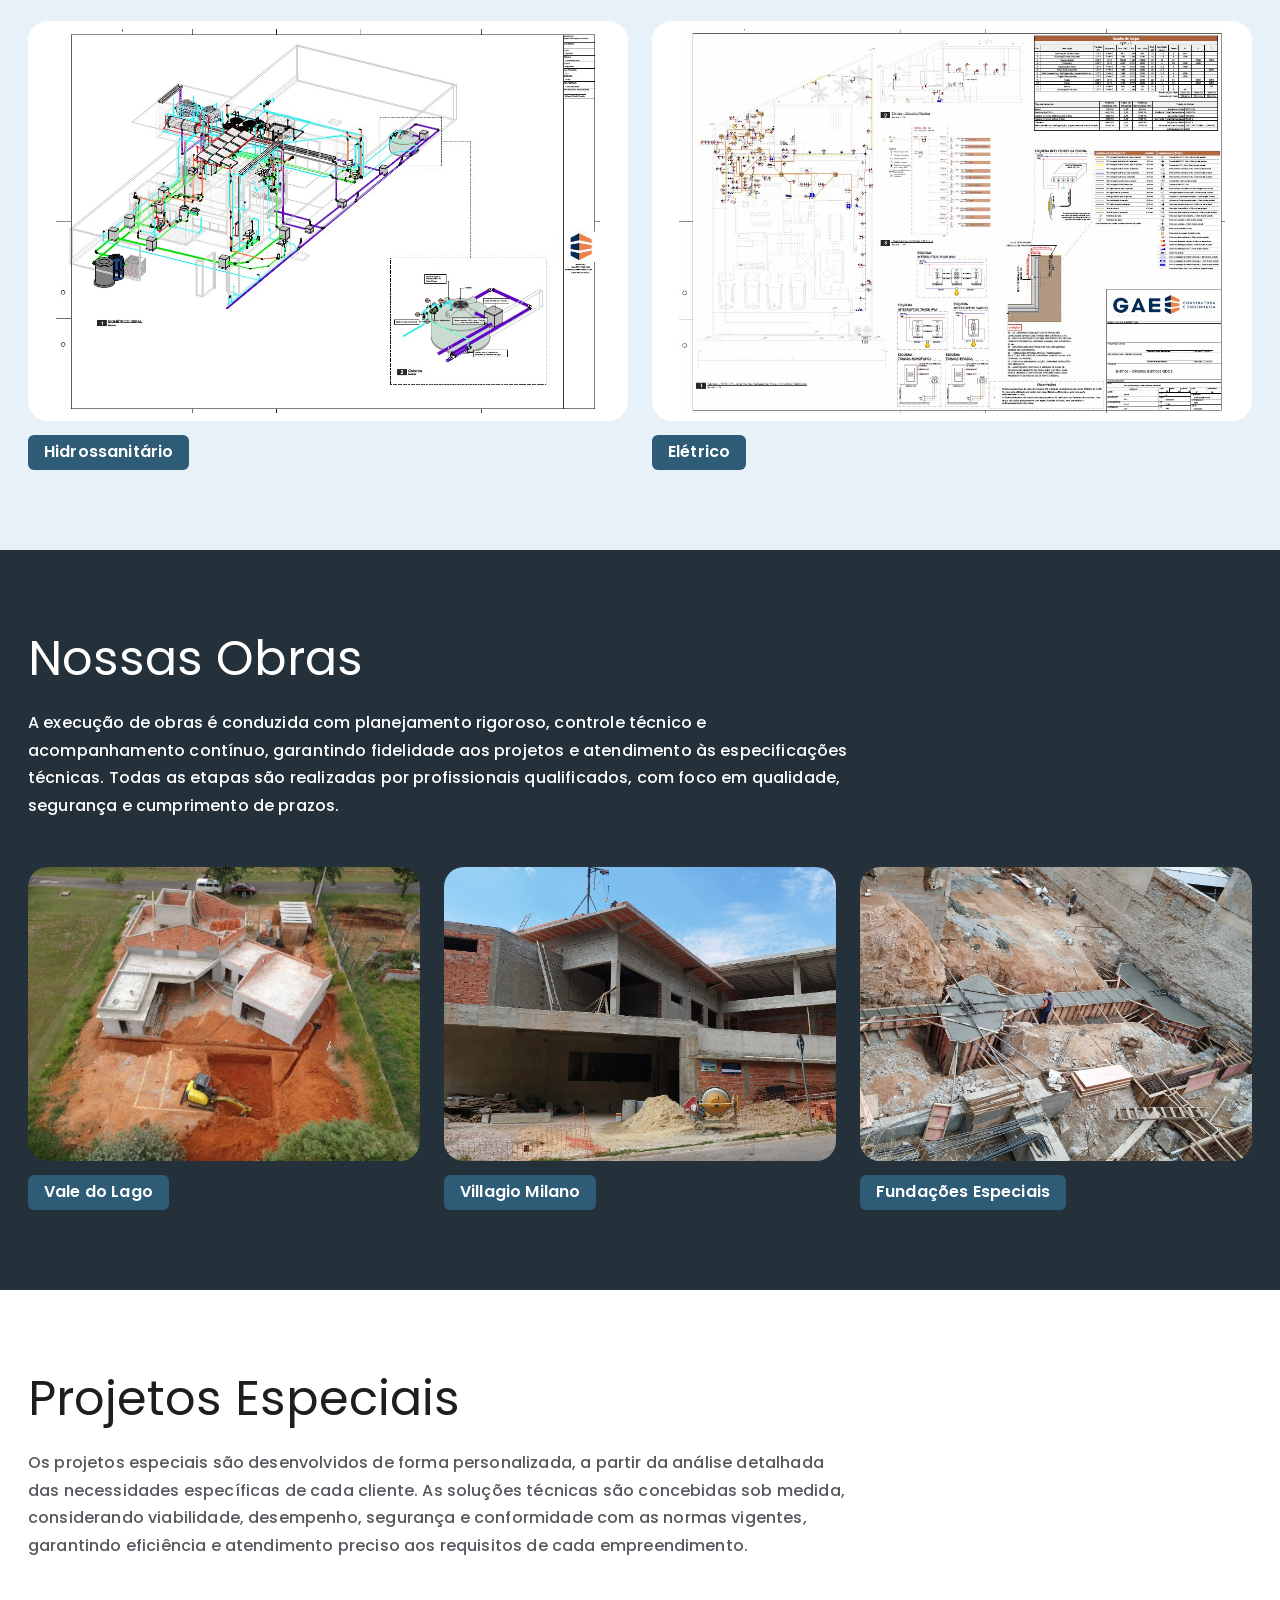
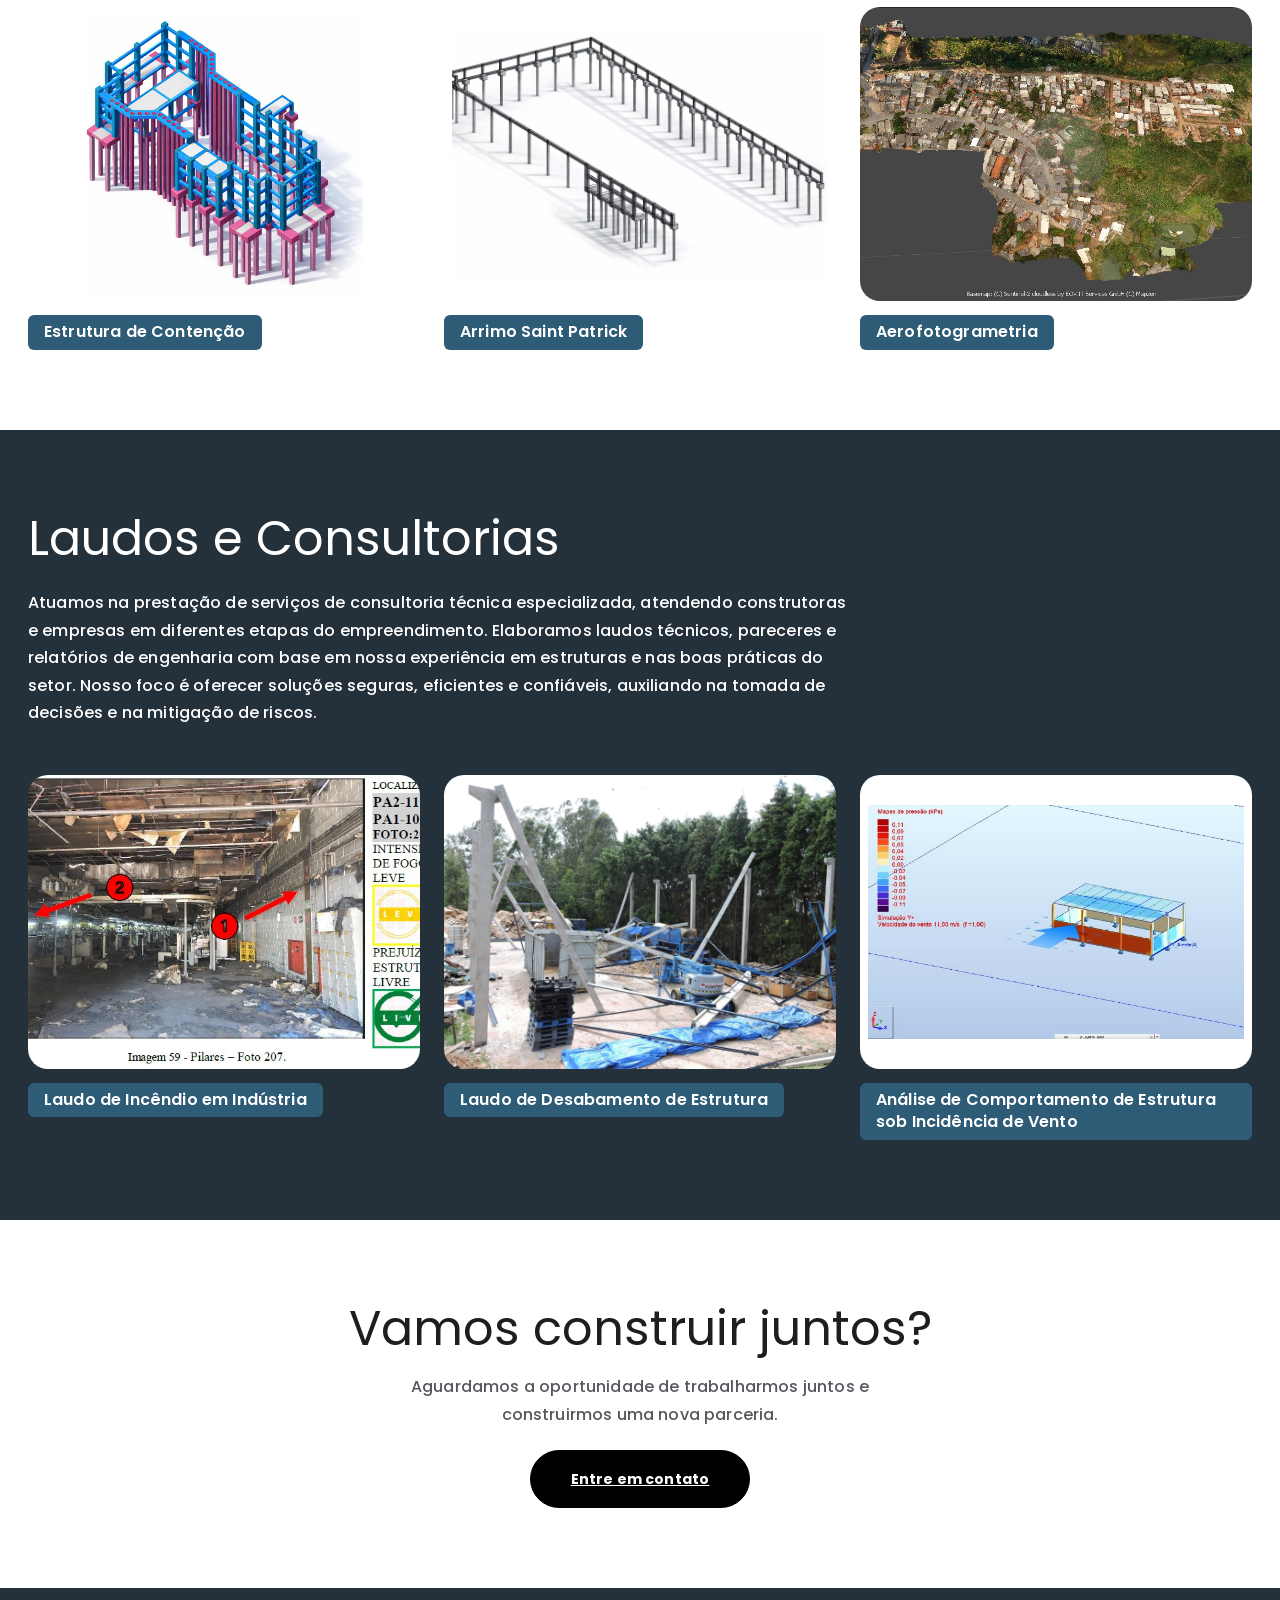
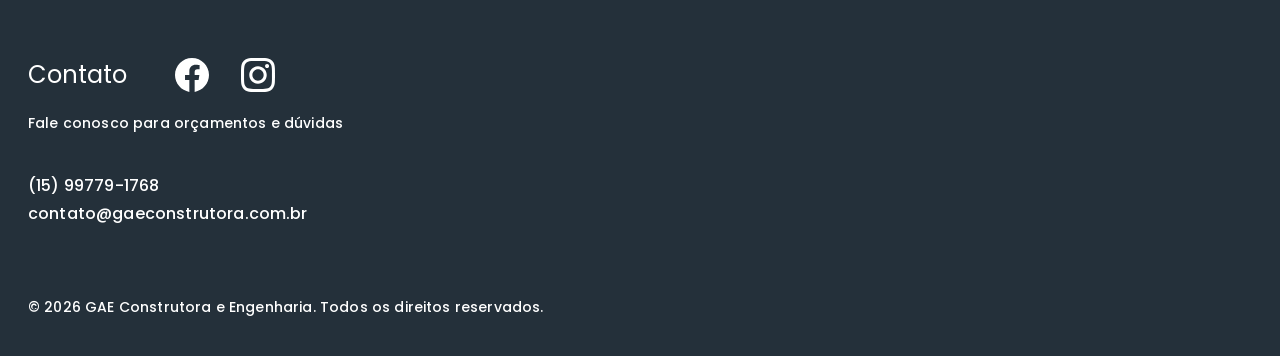
==== commit a58c8f36: "Corrige endereços canônicos e sitemap com barra final Co-Authored-By: Claude Opus 5.5 <noreply@anthr" ====
--- a/portfolio/index.html
+++ b/portfolio/index.html
@@ -6,10 +6,10 @@
   <title>Portfólio de obras e projetos da GAE Construtora | GAE Construtora e Engenharia</title>
   <meta name="description" content="Conheça nossos projetos em engenharia civil, desde estruturas metálicas até reformas residenciais com qualidade e segurança garantidas.">
   <meta name="keywords" content="engenharia civil, projetos estruturais, reformas">
-  <link rel="canonical" href="https://gaeconstrutora.com.br/portfolio">
+  <link rel="canonical" href="https://gaeconstrutora.com.br/portfolio/">
   <meta property="og:type" content="website">
   <meta property="og:site_name" content="GAE Construtora e Engenharia">
-  <meta property="og:url" content="https://gaeconstrutora.com.br/portfolio">
+  <meta property="og:url" content="https://gaeconstrutora.com.br/portfolio/">
   <meta property="og:title" content="Portfólio de obras e projetos da GAE Construtora | GAE Construtora e Engenharia">
   <meta property="og:description" content="Conheça nossos projetos em engenharia civil, desde estruturas metálicas até reformas residenciais com qualidade e segurança garantidas.">
   <meta property="og:image" content="https://gaeconstrutora.com.br/assets/img/hero-galpao.jpg">
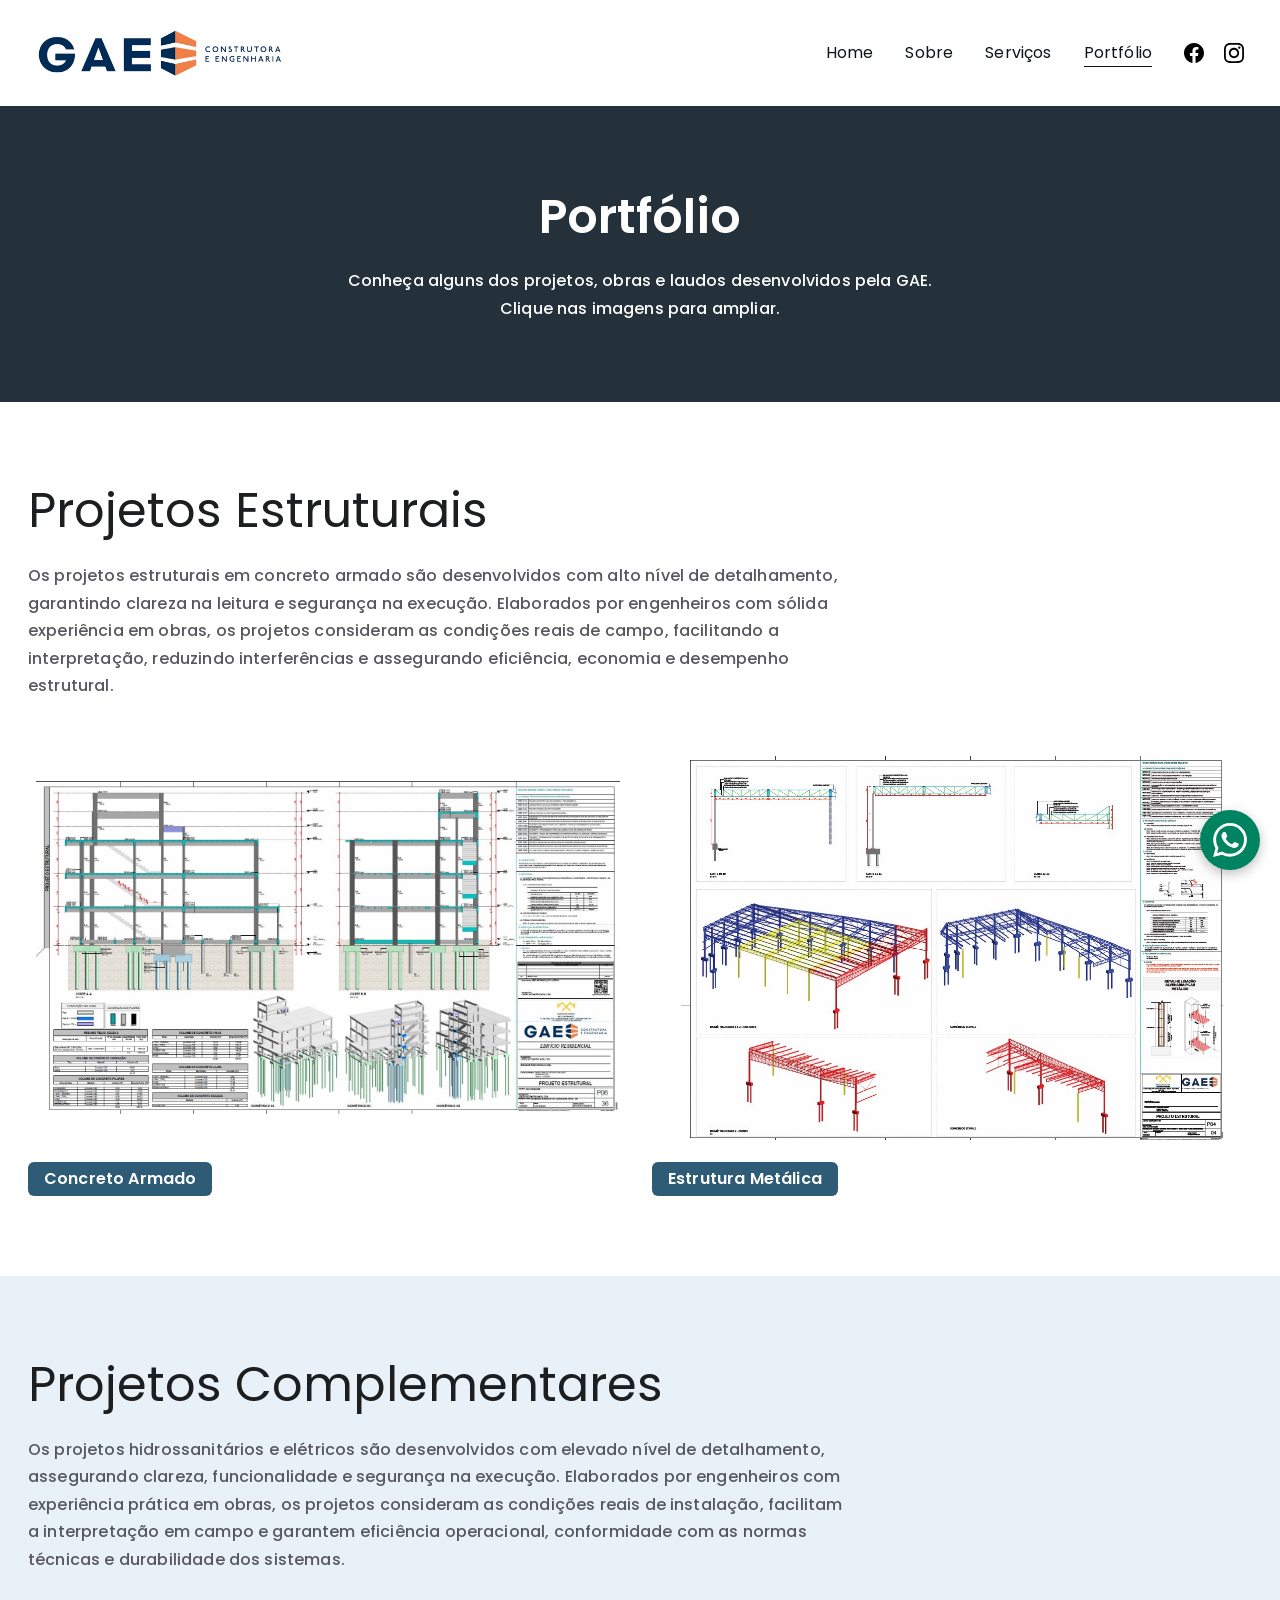
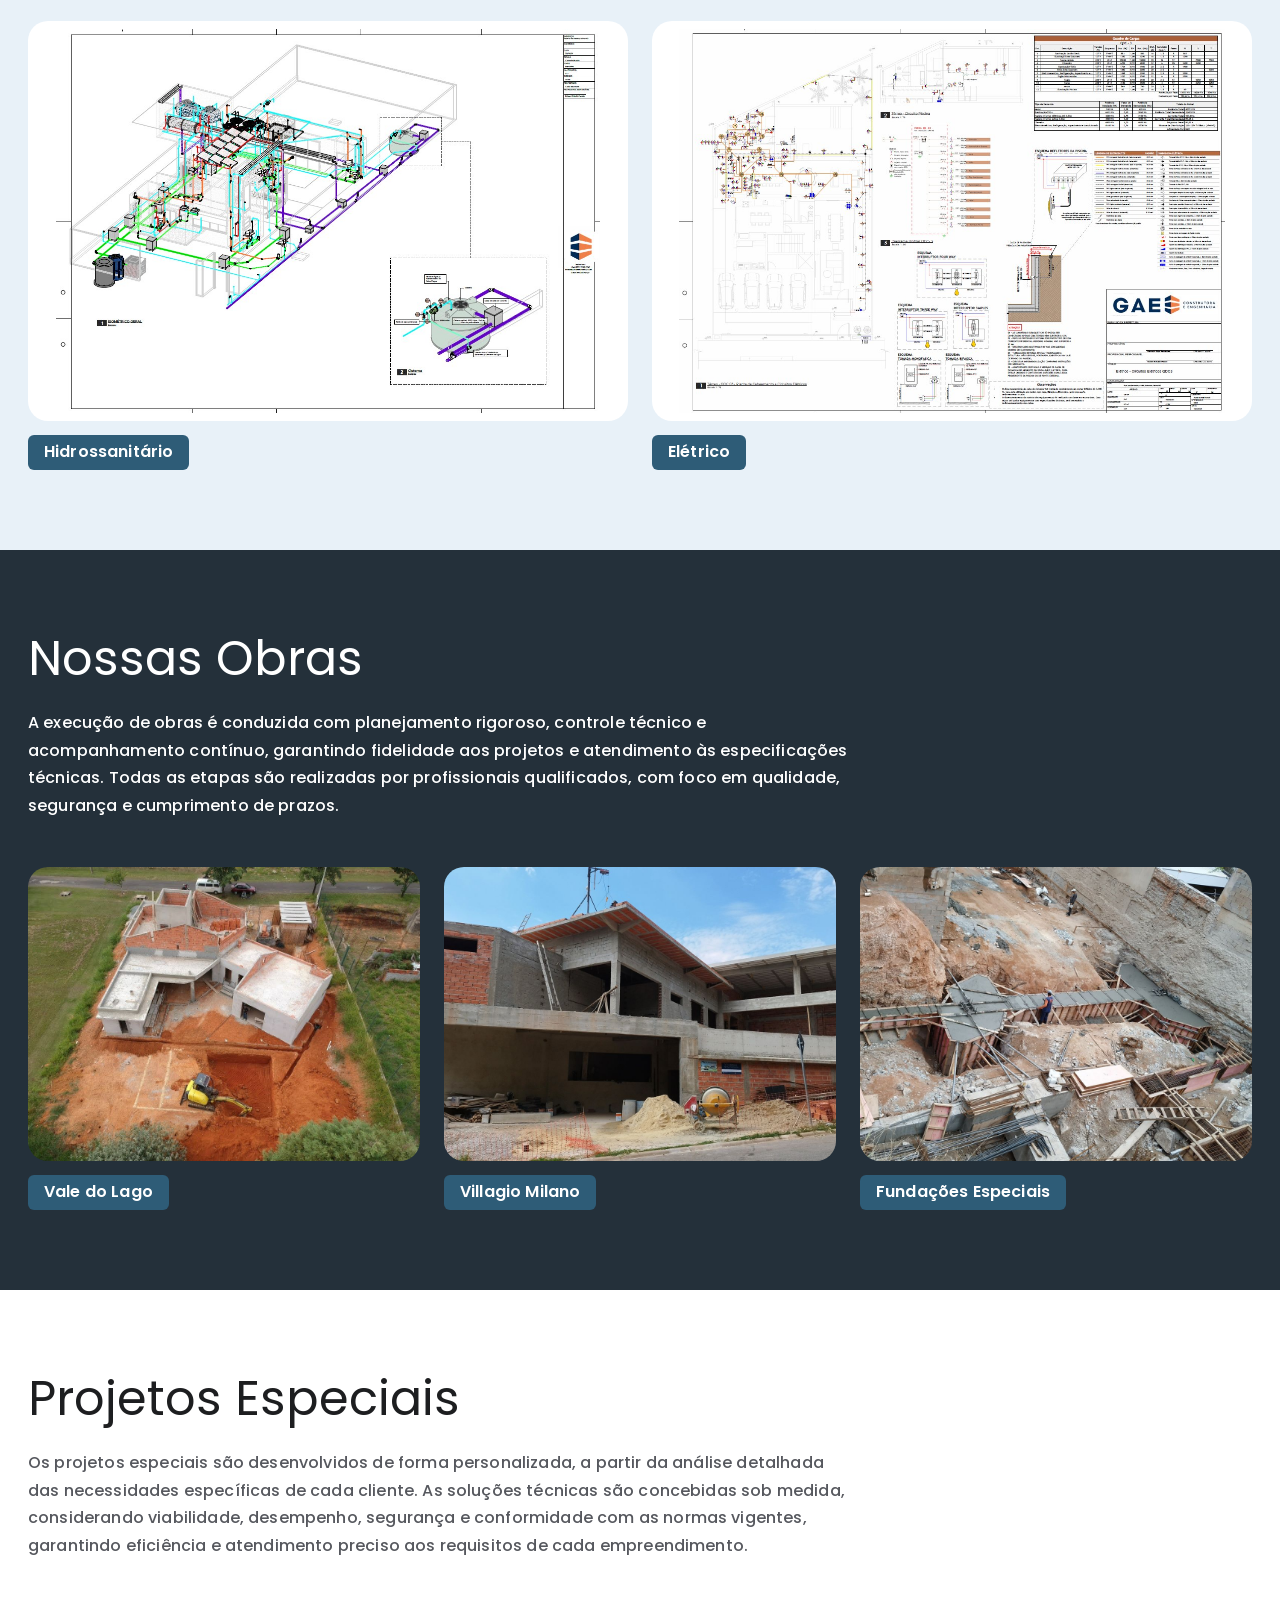
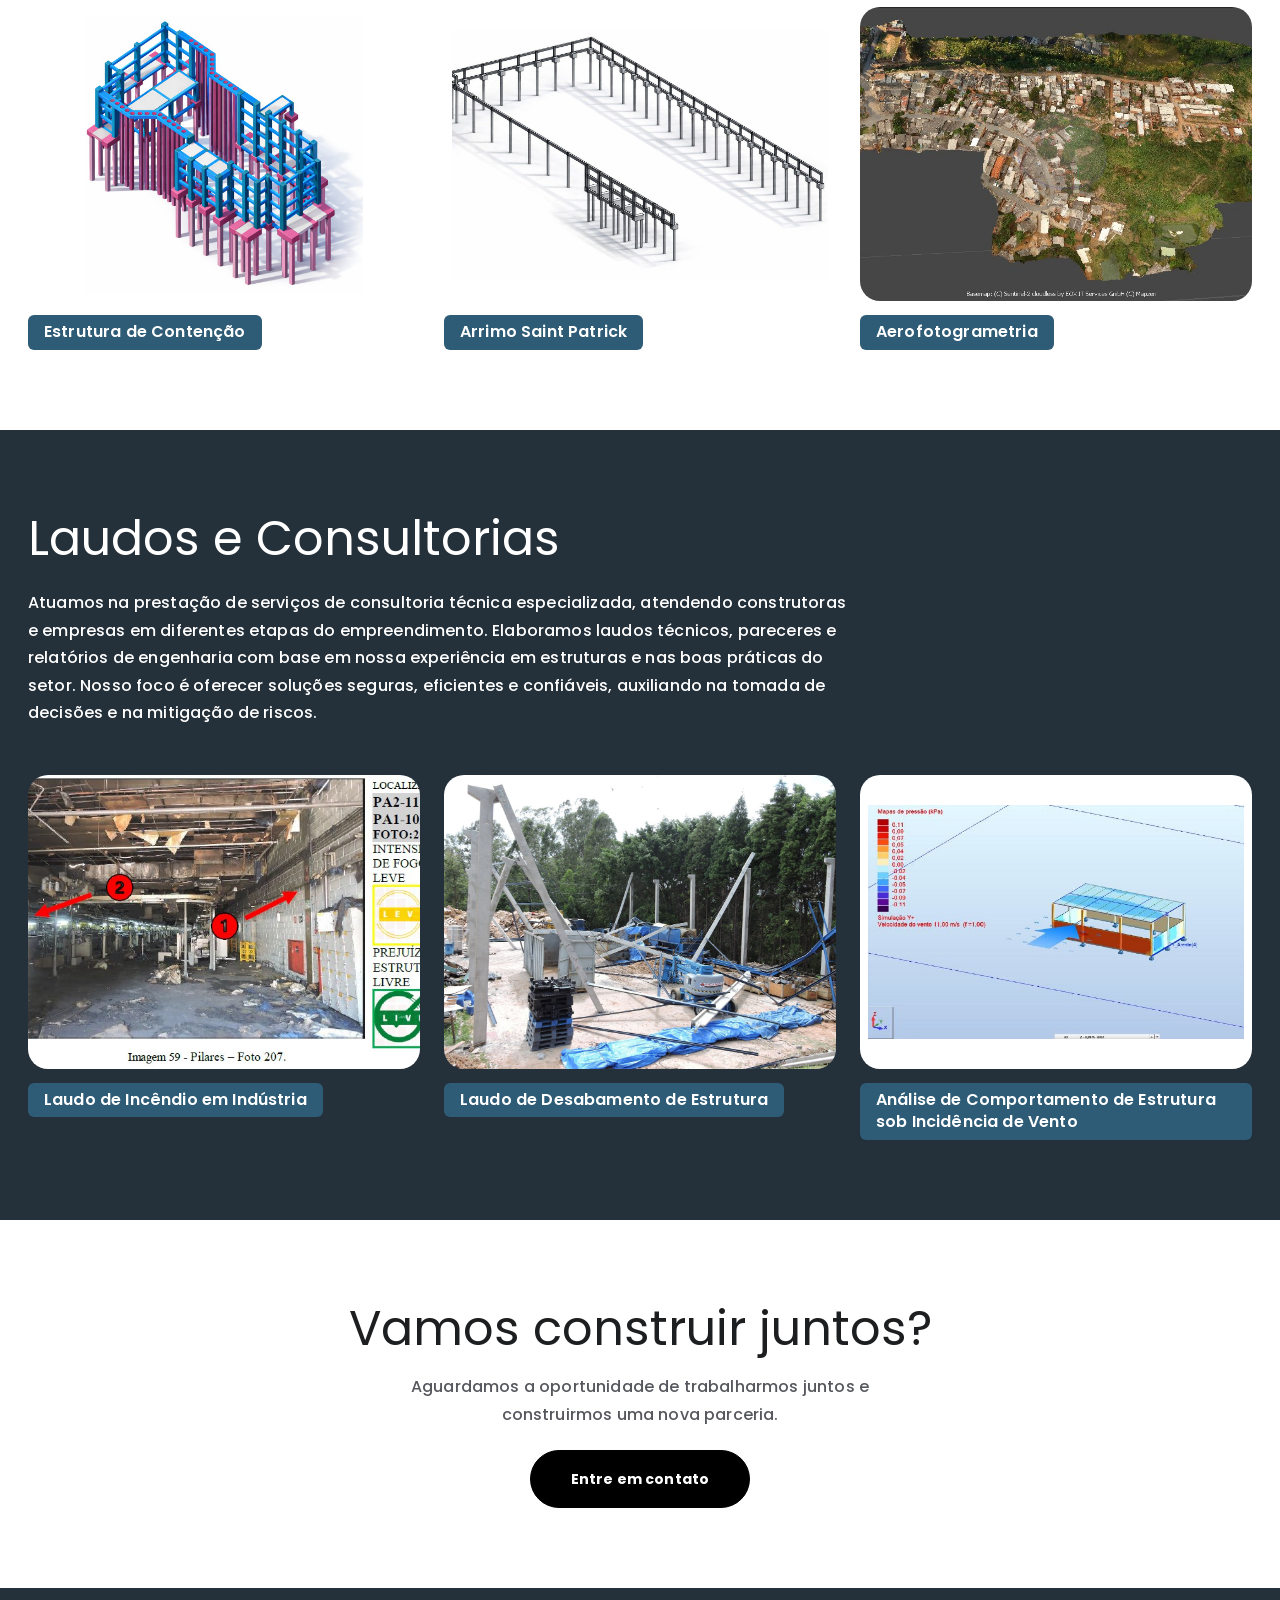
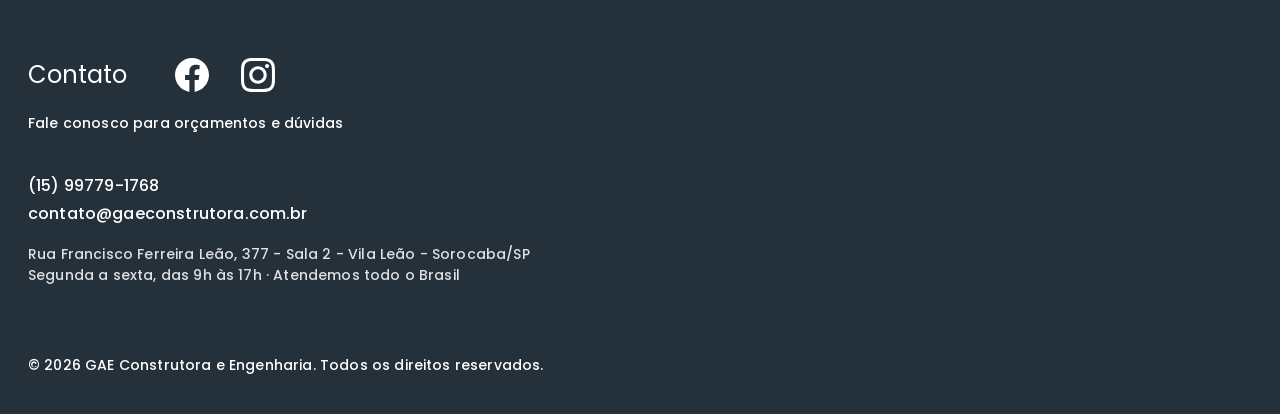
==== commit bc1c35a6: "SEO local e botão de orçamento - Títulos e descrições com Sorocaba e atendimento em todo o Brasil - " ====
--- a/portfolio/index.html
+++ b/portfolio/index.html
@@ -3,15 +3,15 @@
 <head>
   <meta charset="utf-8">
   <meta name="viewport" content="width=device-width, initial-scale=1">
-  <title>Portfólio de obras e projetos da GAE Construtora | GAE Construtora e Engenharia</title>
-  <meta name="description" content="Conheça nossos projetos em engenharia civil, desde estruturas metálicas até reformas residenciais com qualidade e segurança garantidas.">
-  <meta name="keywords" content="engenharia civil, projetos estruturais, reformas">
+  <title>Portfólio de Projetos e Obras | GAE Construtora e Engenharia</title>
+  <meta name="description" content="Veja projetos estruturais, projetos complementares, obras executadas, projetos especiais e laudos desenvolvidos pela GAE Construtora e Engenharia, de Sorocaba-SP.">
+  <meta name="keywords" content="portfólio engenharia, projetos estruturais, obras Sorocaba, laudos técnicos">
   <link rel="canonical" href="https://gaeconstrutora.com.br/portfolio/">
   <meta property="og:type" content="website">
   <meta property="og:site_name" content="GAE Construtora e Engenharia">
   <meta property="og:url" content="https://gaeconstrutora.com.br/portfolio/">
-  <meta property="og:title" content="Portfólio de obras e projetos da GAE Construtora | GAE Construtora e Engenharia">
-  <meta property="og:description" content="Conheça nossos projetos em engenharia civil, desde estruturas metálicas até reformas residenciais com qualidade e segurança garantidas.">
+  <meta property="og:title" content="Portfólio de Projetos e Obras | GAE Construtora e Engenharia">
+  <meta property="og:description" content="Veja projetos estruturais, projetos complementares, obras executadas, projetos especiais e laudos desenvolvidos pela GAE Construtora e Engenharia, de Sorocaba-SP.">
   <meta property="og:image" content="https://gaeconstrutora.com.br/assets/img/hero-galpao.jpg">
   <link rel="icon" href="../favicon.ico" sizes="any">
   <link rel="icon" type="image/png" href="../assets/img/icone-gae.png">
@@ -20,6 +20,40 @@
   <link rel="preconnect" href="https://fonts.gstatic.com" crossorigin>
   <link href="https://fonts.googleapis.com/css2?family=Poppins:wght@400;500;600;700&display=swap" rel="stylesheet">
   <link rel="stylesheet" href="../assets/css/style.css">
+  <script type="application/ld+json">
+  {
+    "@context": "https://schema.org",
+    "@type": "GeneralContractor",
+    "@id": "https://gaeconstrutora.com.br/#empresa",
+    "name": "GAE Construtora e Engenharia",
+    "url": "https://gaeconstrutora.com.br/",
+    "logo": "https://gaeconstrutora.com.br/assets/img/logo-gae.png",
+    "image": "https://gaeconstrutora.com.br/assets/img/hero-galpao.jpg",
+    "description": "Projetos estruturais, muros de arrimo, laudos e perícias e execução de obras.",
+    "telephone": "+55-15-99779-1768",
+    "email": "contato@gaeconstrutora.com.br",
+    "foundingDate": "2019",
+    "address": {
+      "@type": "PostalAddress",
+      "streetAddress": "Rua Francisco Ferreira Leão, 377 - Sala 2, Vila Leão",
+      "addressLocality": "Sorocaba",
+      "addressRegion": "SP",
+      "postalCode": "18040-429",
+      "addressCountry": "BR"
+    },
+    "areaServed": { "@type": "Country", "name": "Brasil" },
+    "openingHoursSpecification": [{
+      "@type": "OpeningHoursSpecification",
+      "dayOfWeek": ["Monday", "Tuesday", "Wednesday", "Thursday", "Friday"],
+      "opens": "09:00",
+      "closes": "17:00"
+    }],
+    "sameAs": [
+      "https://www.facebook.com/gaeconstrutora",
+      "https://www.instagram.com/gaeconstrutora/"
+    ]
+  }
+  </script>
 </head>
 <body>
 
@@ -192,6 +226,7 @@
       <div class="footer__contatos">
         <p><a href="tel:+5515997791768">(15) 99779-1768</a></p>
         <p><a href="mailto:contato@gaeconstrutora.com.br">contato@gaeconstrutora.com.br</a></p>
+        <p class="footer__info">Rua Francisco Ferreira Leão, 377 - Sala 2 - Vila Leão - Sorocaba/SP<br>Segunda a sexta, das 9h às 17h · Atendemos todo o Brasil</p>
       </div>
       <p class="footer__copy">© <span id="ano">2026</span> GAE Construtora e Engenharia. Todos os direitos reservados.</p>
     </div>
--- a/assets/css/style.css
+++ b/assets/css/style.css
@@ -125,12 +125,19 @@
 }
 .hero .container { position: relative; }
 .hero h1 { color: var(--branco); text-align: center; max-width: 1018px; margin: 0 auto; }
+.hero__sub { max-width: 760px; margin: 20px auto 0; text-align: center; color: var(--branco); font-size: 18px; }
+.hero__acoes { display: flex; justify-content: center; flex-wrap: wrap; gap: 16px; margin-top: 8px; }
+.hero .btn--claro { color: #000; background: var(--branco); border-color: var(--branco); }
+.hero .btn--claro:hover { background: #f0f0f0; }
+.hero .btn--contorno { background: transparent; border-color: var(--branco); }
+.hero .btn--contorno:hover { background: rgba(255, 255, 255, 0.12); }
+.btn { text-decoration: none; }
 .hero__boxes {
   display: grid;
   grid-template-columns: repeat(3, 1fr);
   gap: 12px;
   align-items: start;
-  margin-top: 106px;
+  margin-top: 64px;
 }
 .hero__box {
   background: rgba(255, 255, 255, 0.1);
@@ -316,6 +323,7 @@
 .footer__contatos { margin-top: 40px; }
 .footer__contatos a { text-decoration: none; }
 .footer__contatos a:hover { text-decoration: underline; }
+.footer__info { font-size: 14px; line-height: 1.5; margin-top: 16px; opacity: 0.85; }
 .footer__copy { font-size: 14px; line-height: 1.3; margin-top: 70px; }
 
 /* ---------- Botão WhatsApp ---------- */
@@ -386,6 +394,8 @@
 
   .hero { min-height: 0; padding: 56px 0; }
   .hero h1 { font-size: 24px; }
+  .hero__sub { font-size: 16px; }
+  .hero__acoes .btn { width: 100%; text-align: center; }
   .hero__boxes { grid-template-columns: 1fr; gap: 40px; margin-top: 56px; }
 
   .quem-somos, .contato, .linha, .duas-colunas, .cards--2, .cards--3 { grid-template-columns: 1fr; }
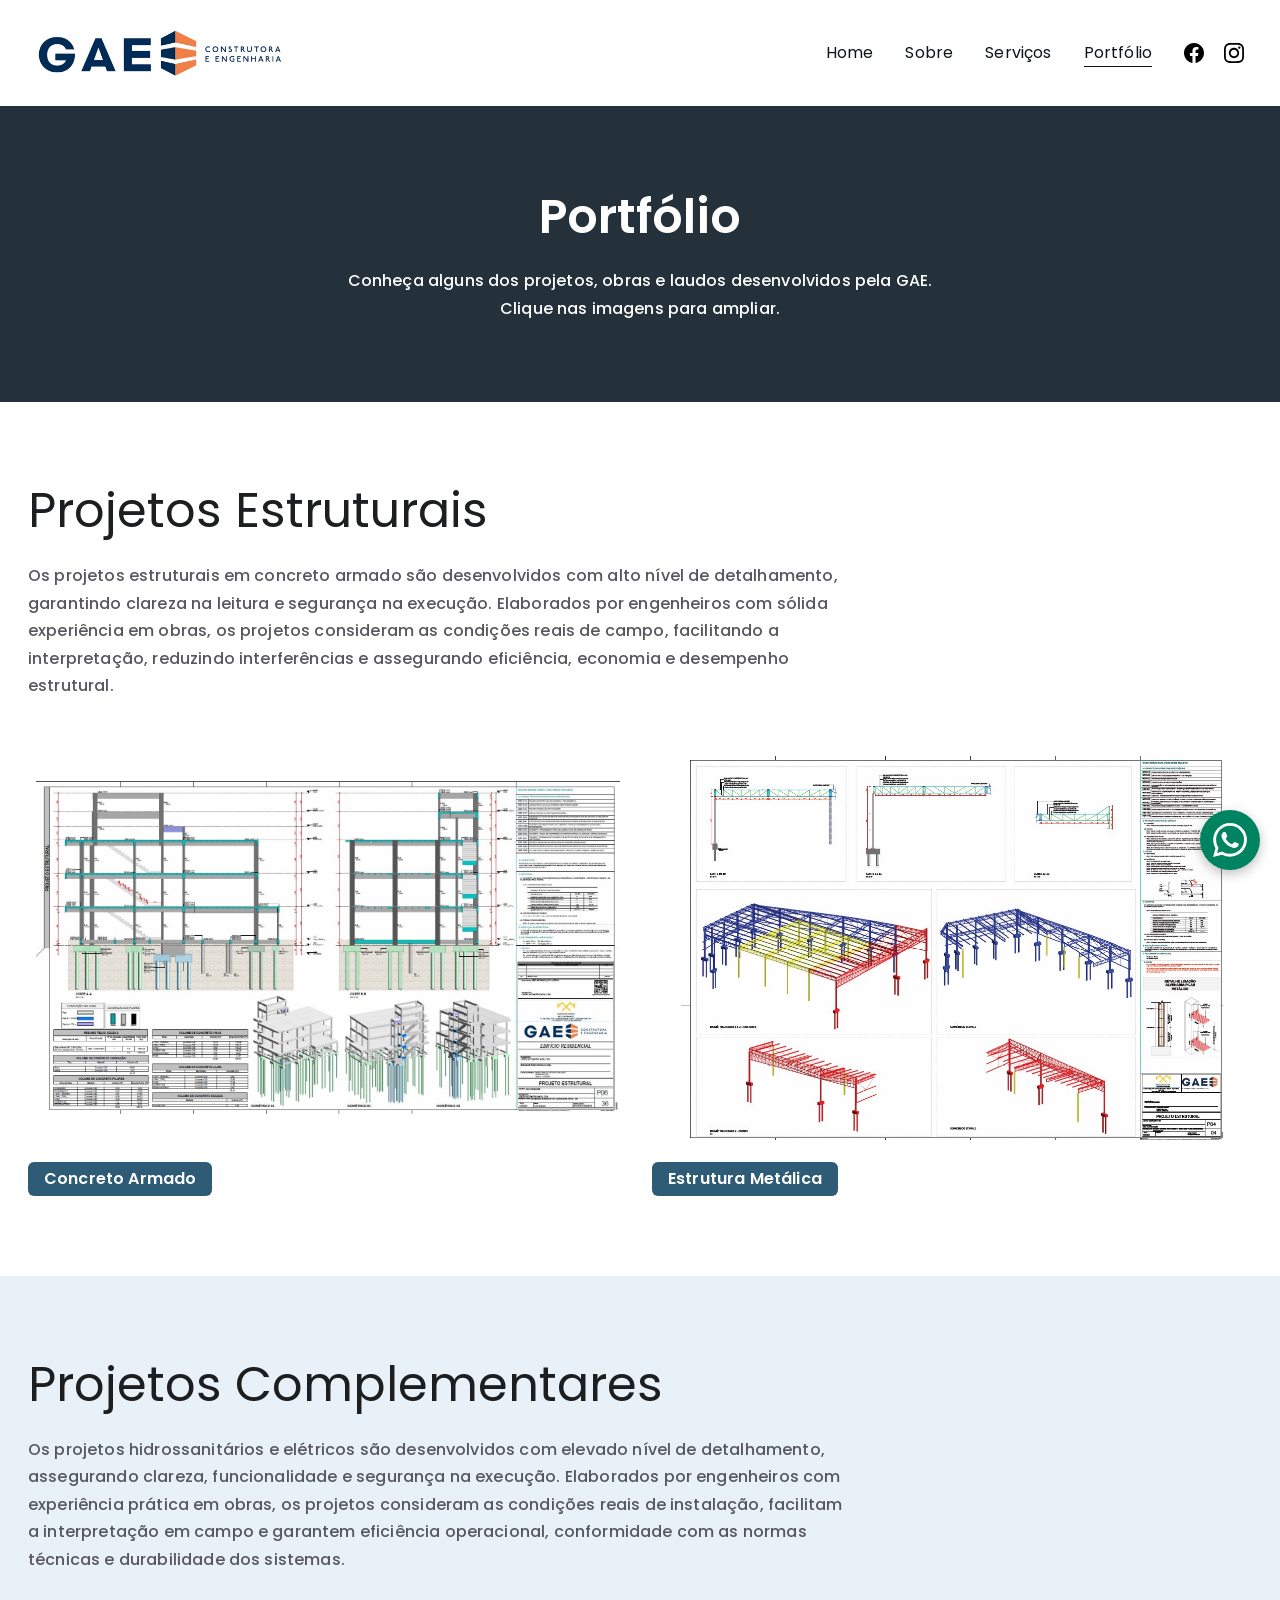
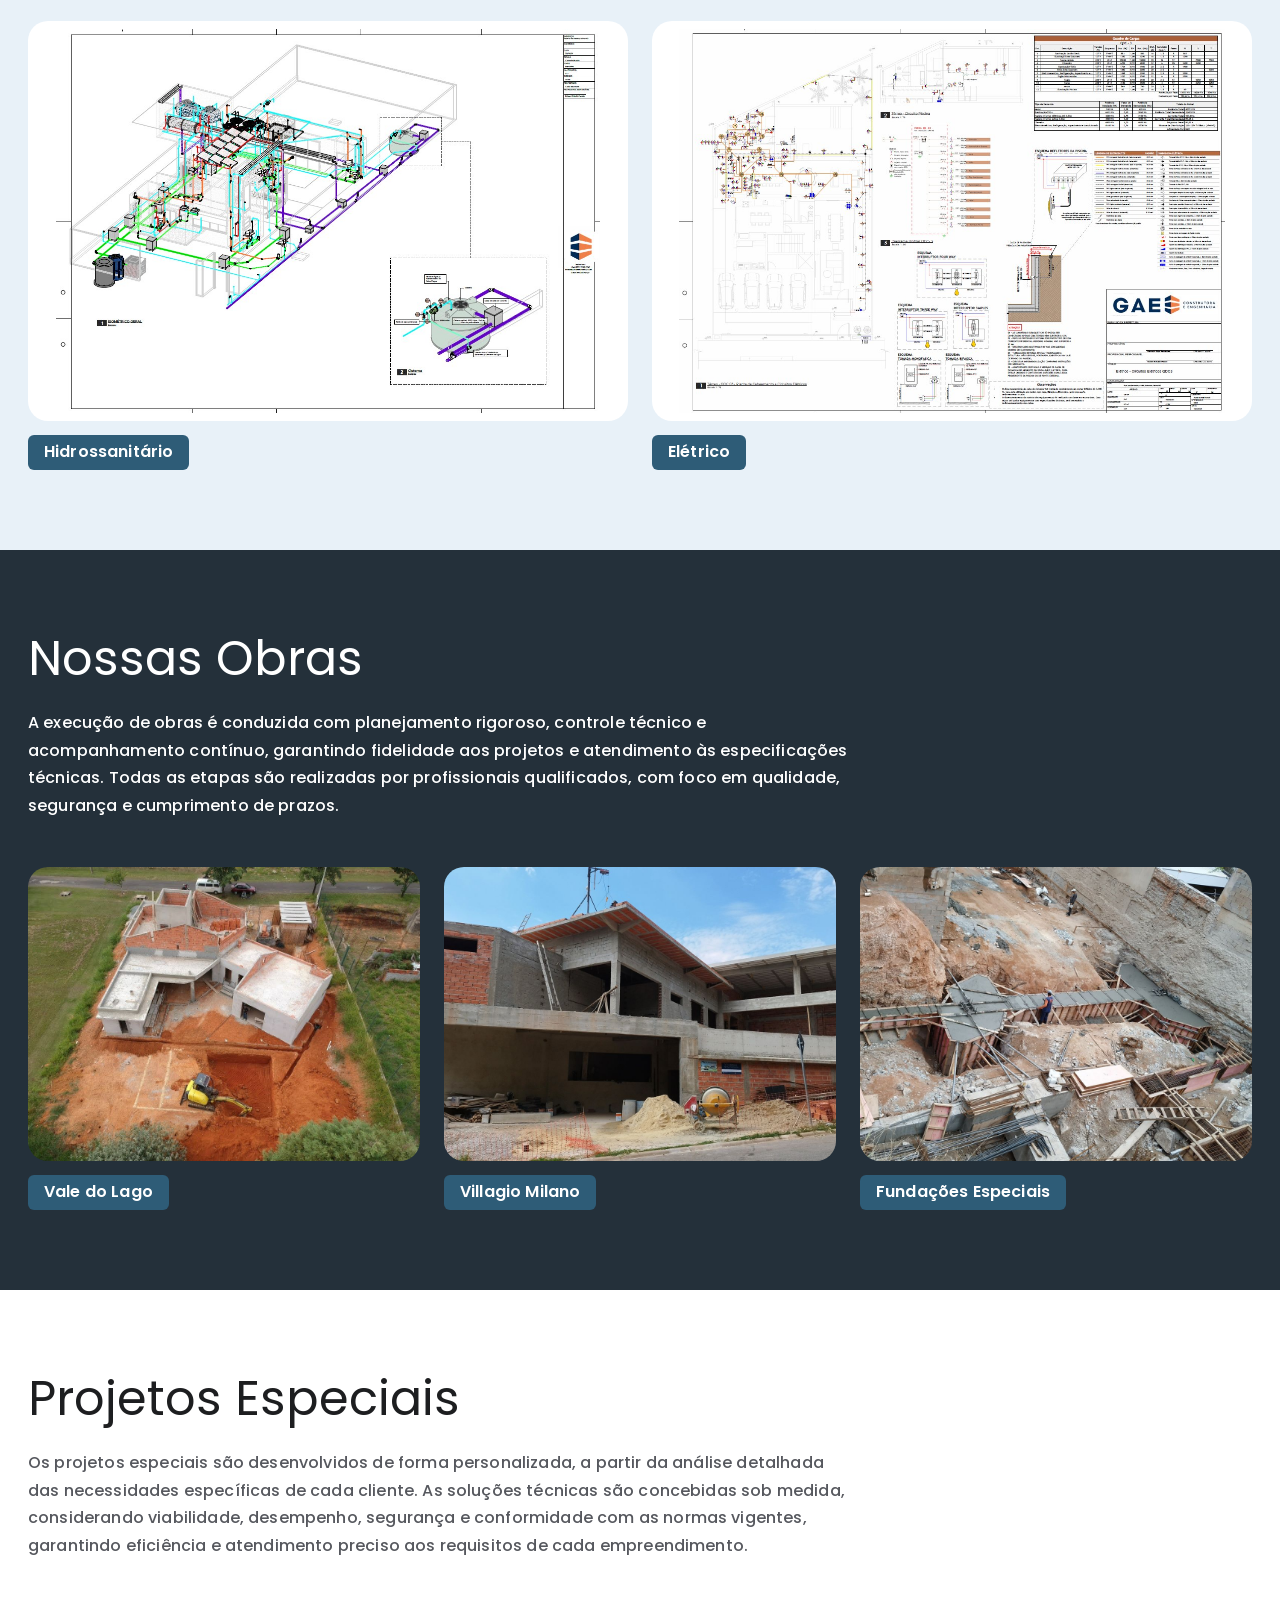
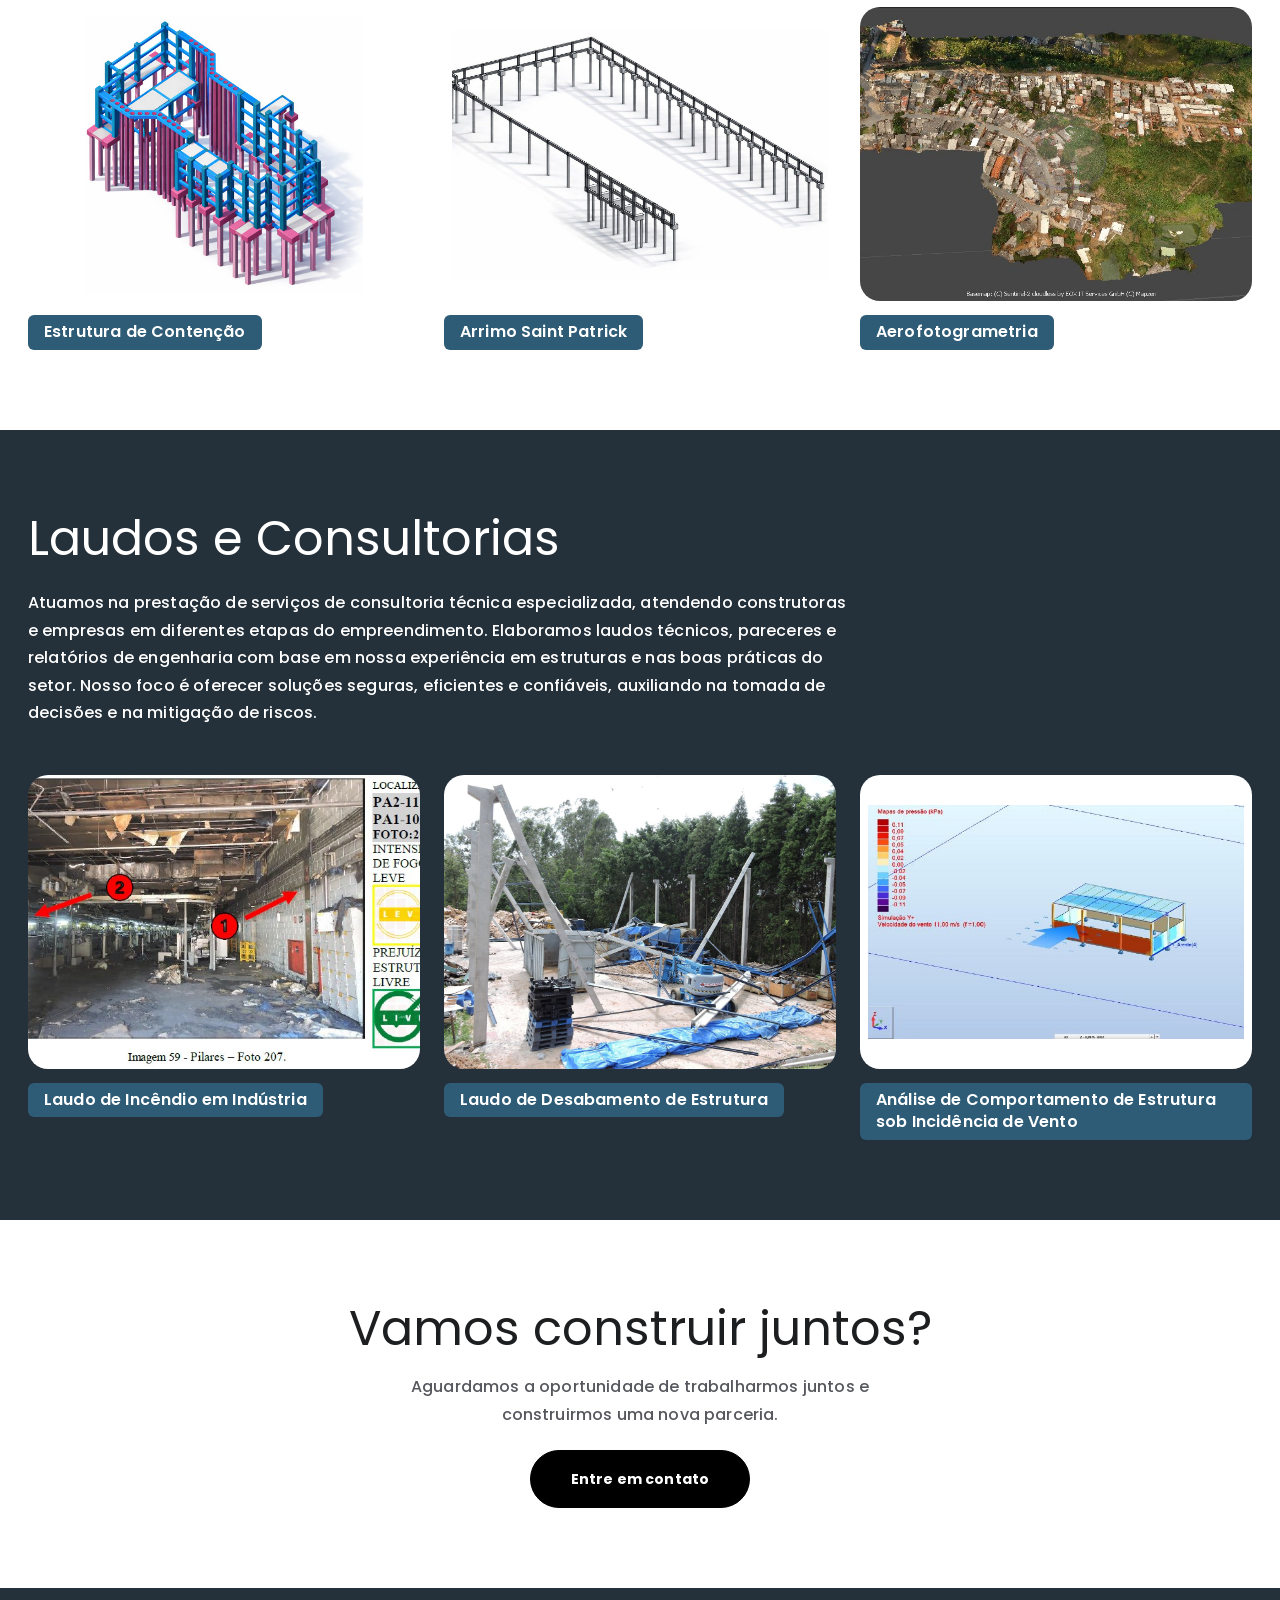
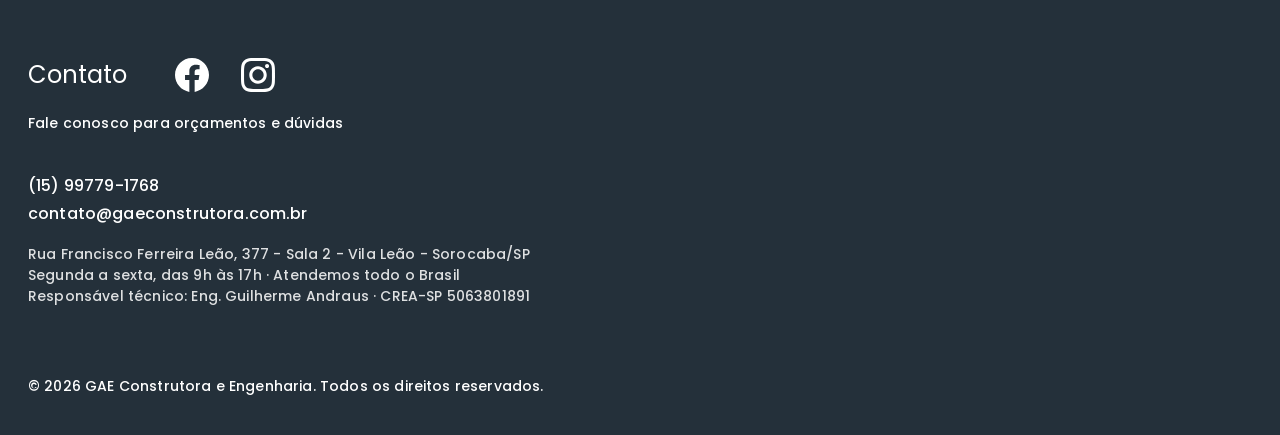
==== commit 9294bbc6: "Seção Responsável Técnico (Eng. Guilherme Andraus, CREA-SP) na página Sobre e no rodapé Co-Authored-" ====
--- a/portfolio/index.html
+++ b/portfolio/index.html
@@ -33,6 +33,11 @@
     "telephone": "+55-15-99779-1768",
     "email": "contato@gaeconstrutora.com.br",
     "foundingDate": "2019",
+    "founder": {
+      "@type": "Person",
+      "name": "Guilherme Andraus",
+      "jobTitle": "Engenheiro, responsável técnico (CREA-SP 5063801891)"
+    },
     "address": {
       "@type": "PostalAddress",
       "streetAddress": "Rua Francisco Ferreira Leão, 377 - Sala 2, Vila Leão",
@@ -226,7 +231,7 @@
       <div class="footer__contatos">
         <p><a href="tel:+5515997791768">(15) 99779-1768</a></p>
         <p><a href="mailto:contato@gaeconstrutora.com.br">contato@gaeconstrutora.com.br</a></p>
-        <p class="footer__info">Rua Francisco Ferreira Leão, 377 - Sala 2 - Vila Leão - Sorocaba/SP<br>Segunda a sexta, das 9h às 17h · Atendemos todo o Brasil</p>
+        <p class="footer__info">Rua Francisco Ferreira Leão, 377 - Sala 2 - Vila Leão - Sorocaba/SP<br>Segunda a sexta, das 9h às 17h · Atendemos todo o Brasil<br>Responsável técnico: Eng. Guilherme Andraus · CREA-SP 5063801891</p>
       </div>
       <p class="footer__copy">© <span id="ano">2026</span> GAE Construtora e Engenharia. Todos os direitos reservados.</p>
     </div>
--- a/assets/css/style.css
+++ b/assets/css/style.css
@@ -258,6 +258,23 @@
   border: 0;
   background: #f1f2f6;
 }
+
+.responsavel {
+  display: grid;
+  grid-template-columns: 380px 1fr;
+  align-items: end;
+  column-gap: 64px;
+  overflow: hidden;
+  background: var(--escuro);
+  border-radius: var(--raio);
+}
+.responsavel img { width: 100%; height: auto; align-self: end; }
+.responsavel__texto { padding: 56px 56px 56px 0; align-self: center; color: var(--branco); }
+.responsavel__texto h3 { color: var(--branco); font-size: 40px; }
+.responsavel__rotulo { text-transform: uppercase; letter-spacing: 0.12em; font-size: 14px; font-weight: 600; color: #f08a4b; margin-bottom: 8px; }
+.responsavel__crea { font-weight: 600; margin: 6px 0 20px; color: #cfd8df; }
+.responsavel .btn--claro { color: #000; background: var(--branco); border-color: var(--branco); }
+.responsavel .btn--claro:hover { background: #f0f0f0; }
 
 /* ---------- Portfólio ---------- */
 .titulo-pagina { font-weight: 600; }
@@ -413,6 +430,10 @@
   .linha--grande h5 { font-size: 24px; }
 
   .titulo-servicos { font-size: 32px; }
+  .responsavel { grid-template-columns: 1fr; }
+  .responsavel img { order: 2; width: 75%; margin: 0; }
+  .responsavel__texto { padding: 40px 24px 8px; }
+  .responsavel__texto h3 { font-size: 30px; }
   .duas-colunas { row-gap: 40px; }
   .trabalhos--2, .trabalhos--3 { grid-template-columns: 1fr; gap: 32px; margin-top: 32px; }
   .titulo-pagina { font-size: 32px; }
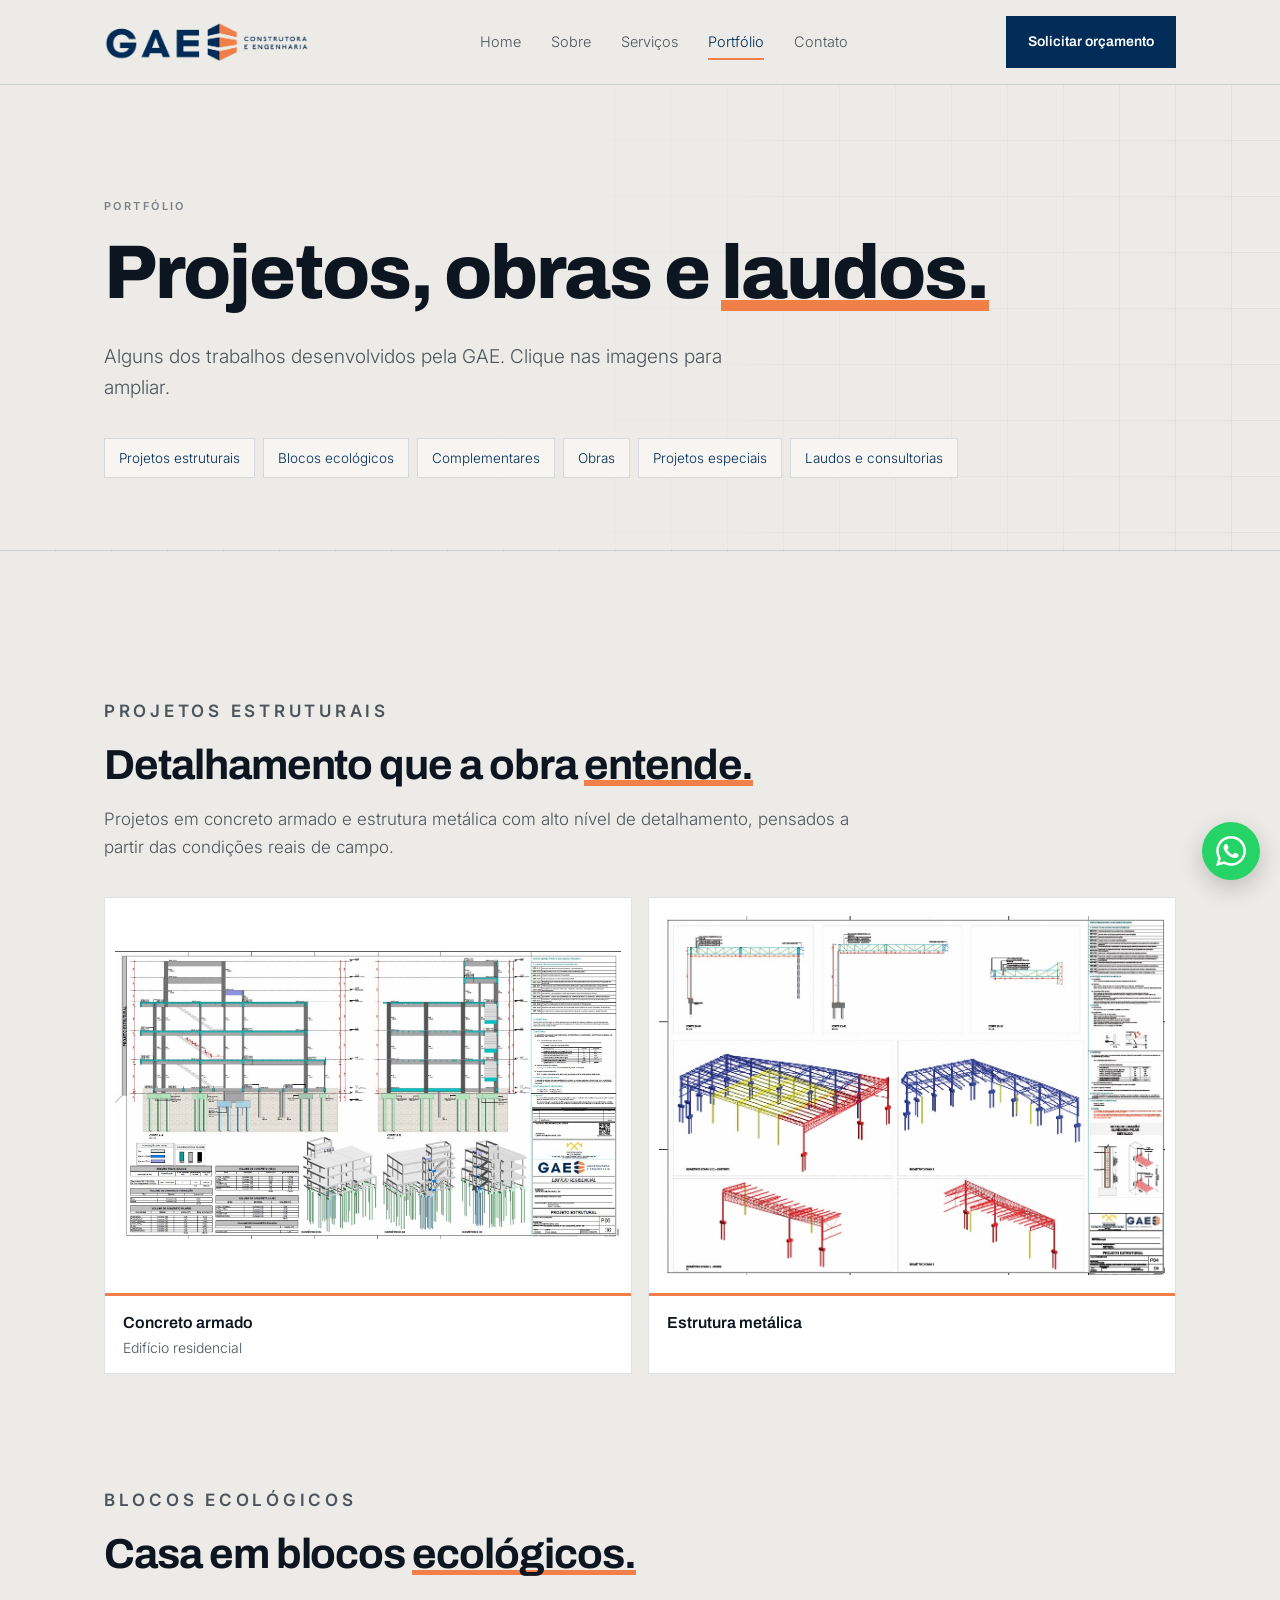
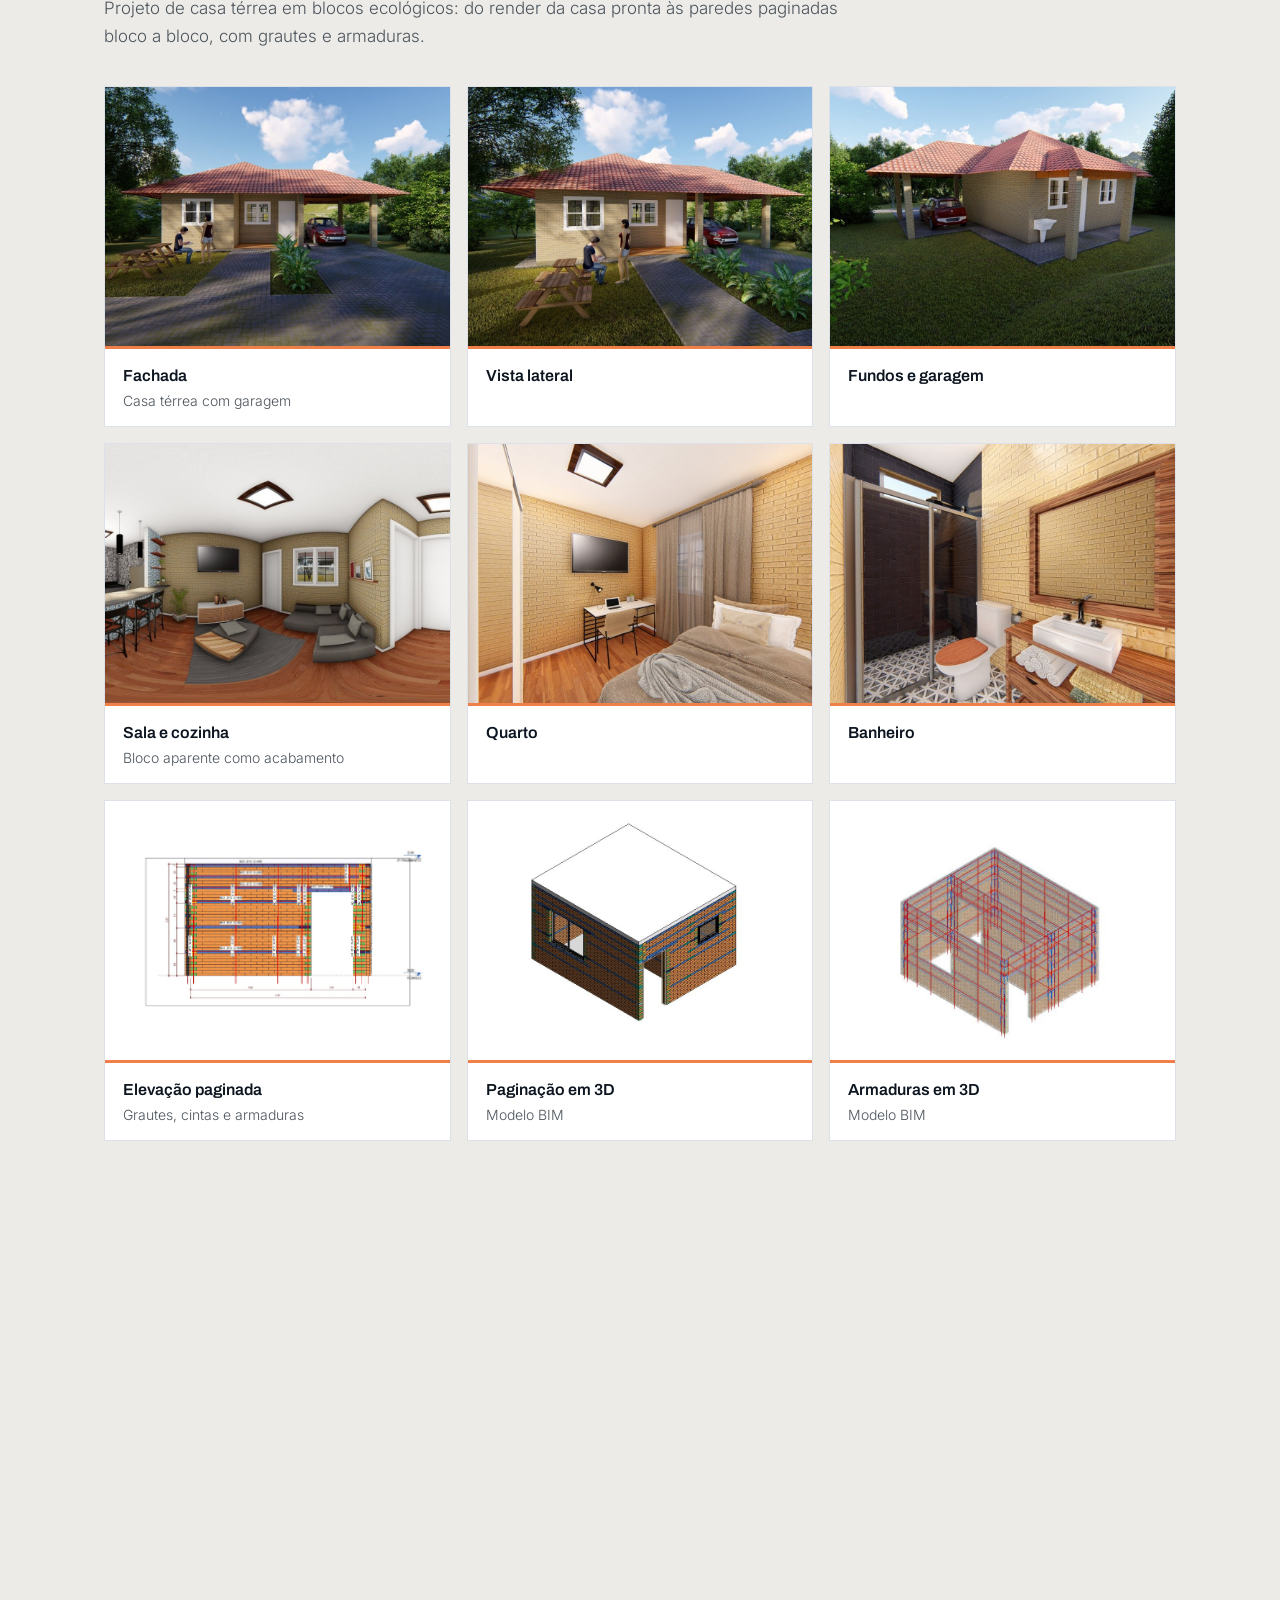
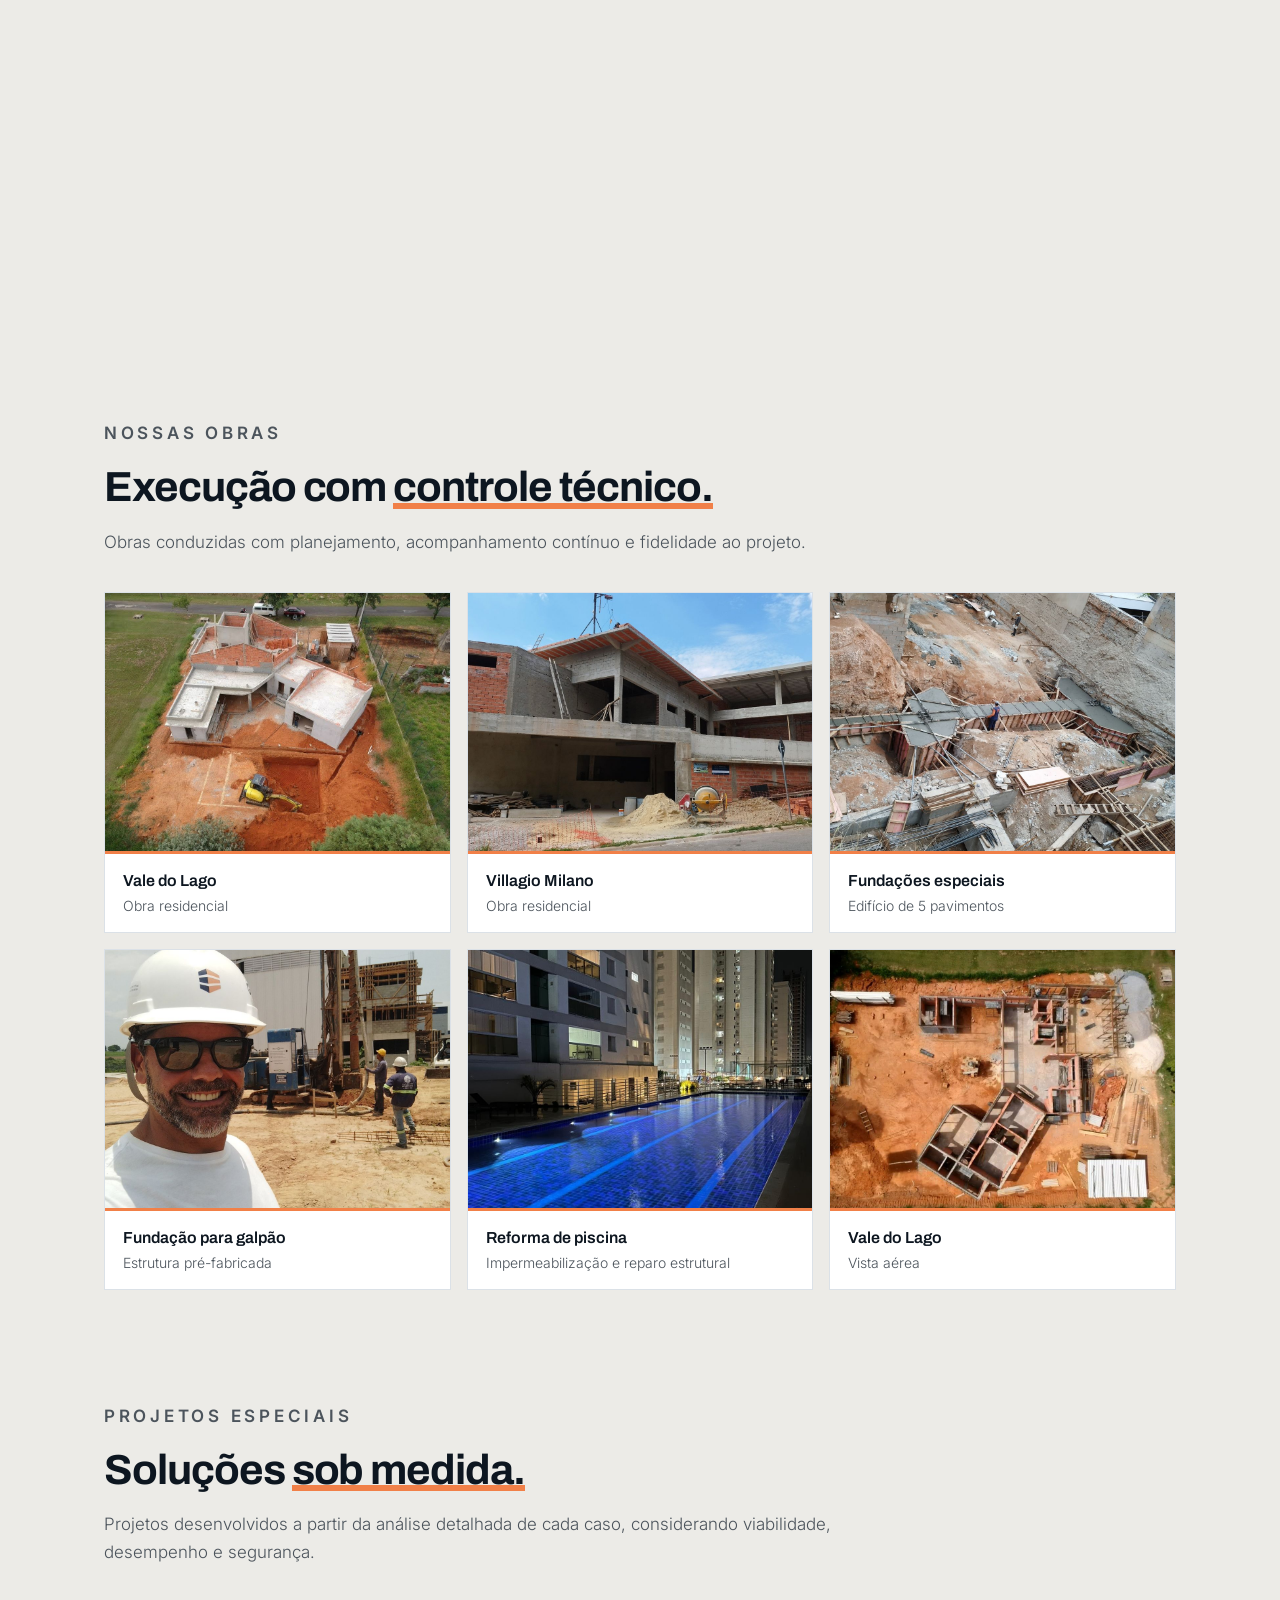
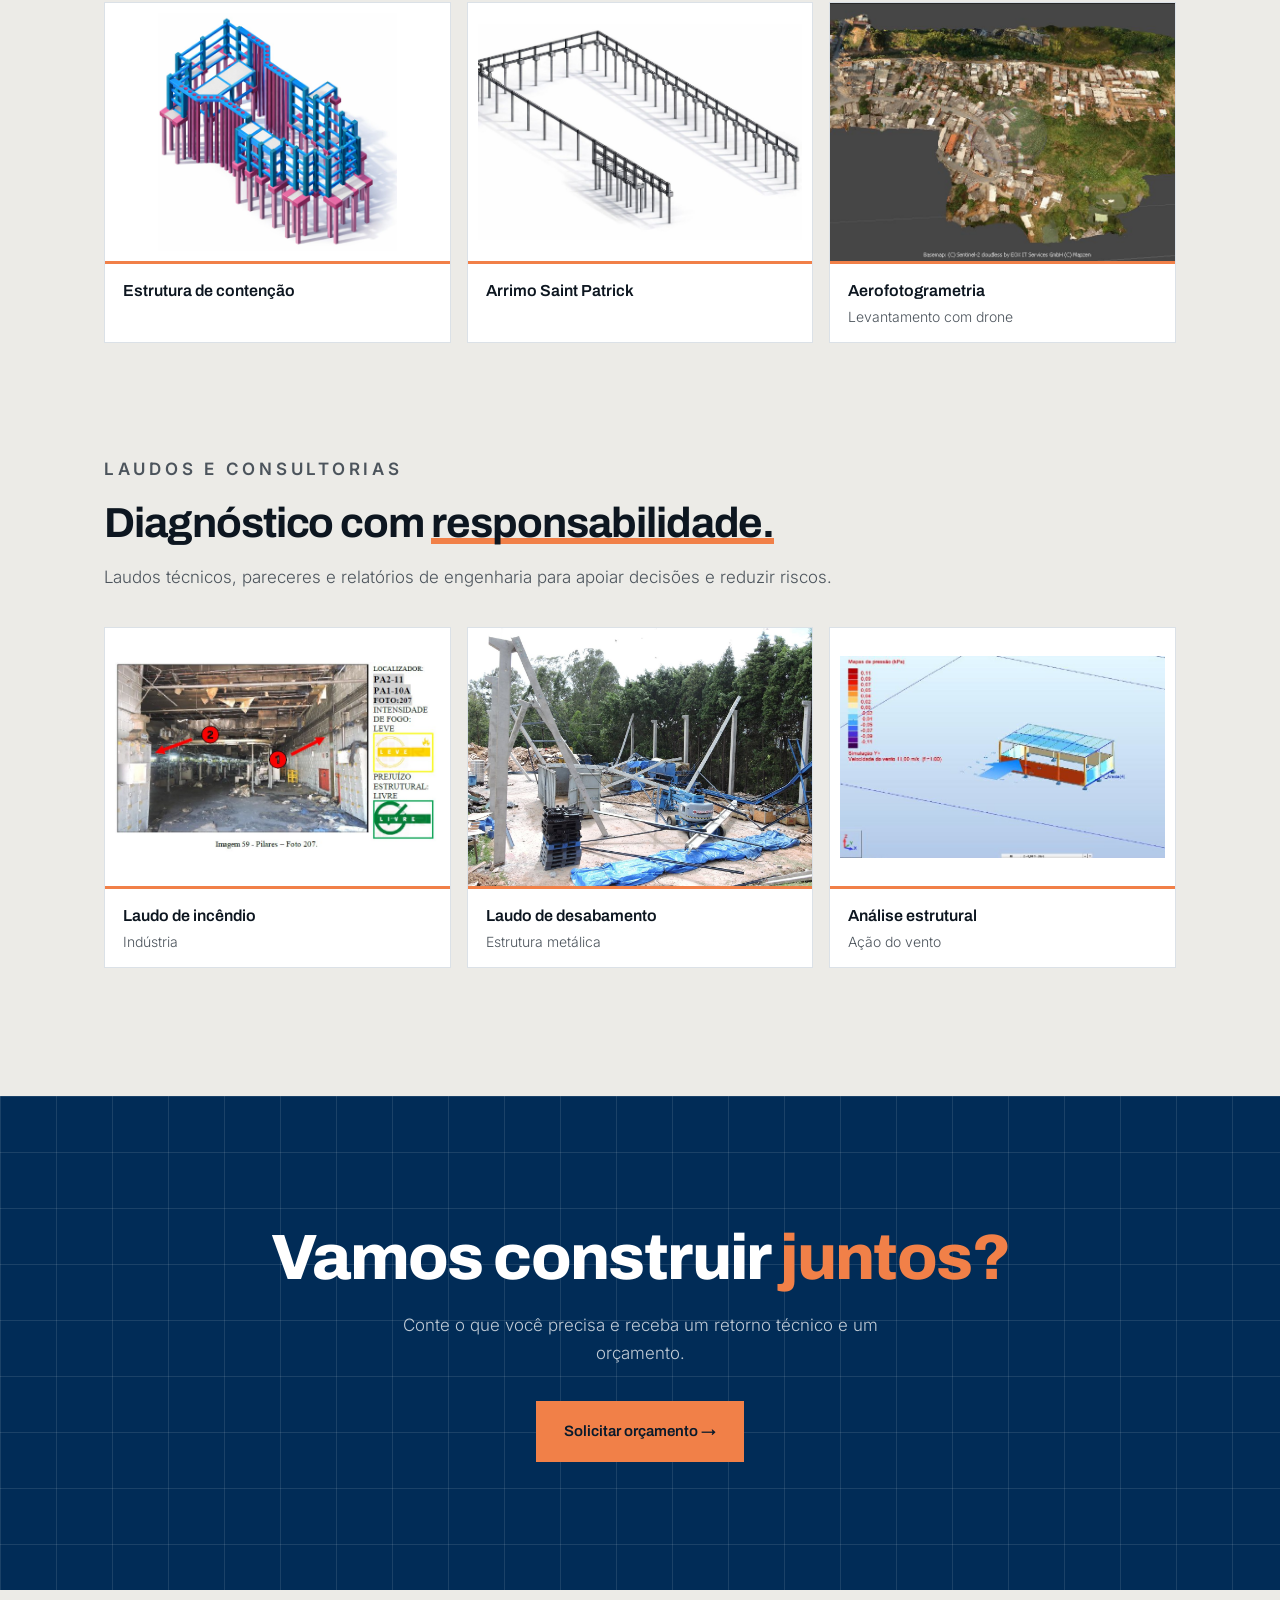
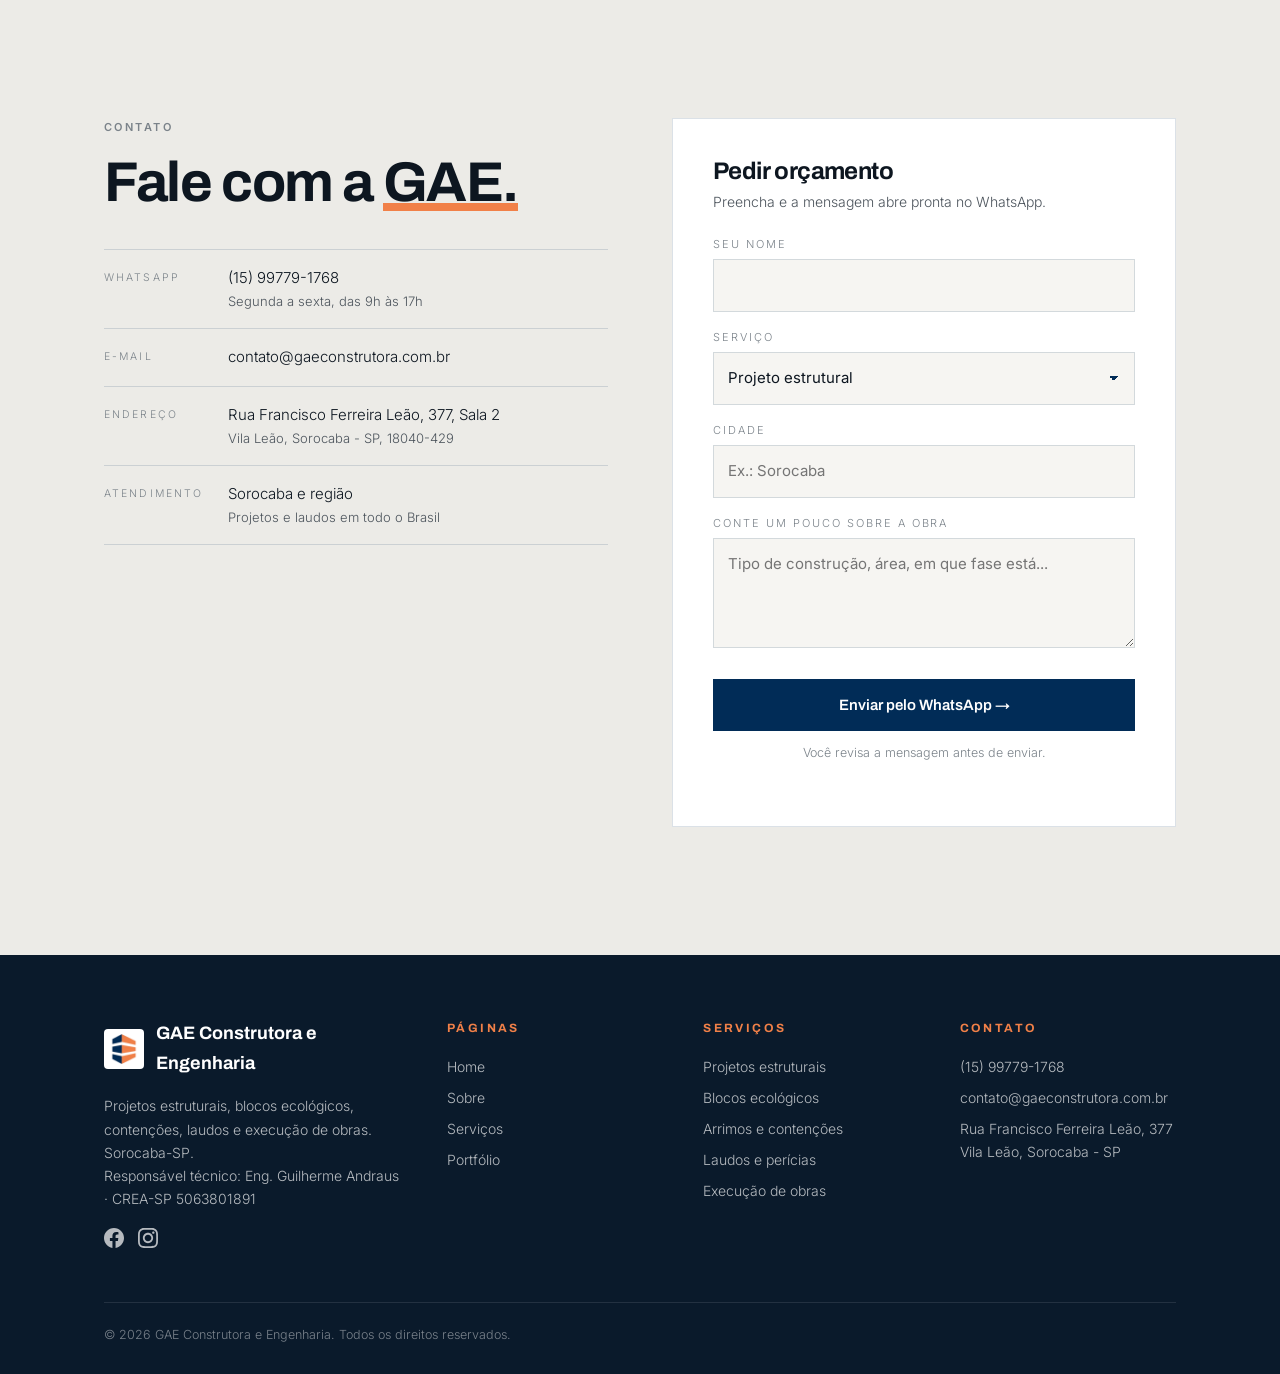
==== commit 2c921abd: "Redesign (prévia): cores do logo, novo layout nas 4 páginas, blocos ecológicos, formulário pelo What" ====
--- a/portfolio/index.html
+++ b/portfolio/index.html
@@ -1,246 +1,158 @@
 <!doctype html>
 <html lang="pt-BR">
 <head>
-  <meta charset="utf-8">
-  <meta name="viewport" content="width=device-width, initial-scale=1">
-  <title>Portfólio de Projetos e Obras | GAE Construtora e Engenharia</title>
-  <meta name="description" content="Veja projetos estruturais, projetos complementares, obras executadas, projetos especiais e laudos desenvolvidos pela GAE Construtora e Engenharia, de Sorocaba-SP.">
-  <meta name="keywords" content="portfólio engenharia, projetos estruturais, obras Sorocaba, laudos técnicos">
-  <link rel="canonical" href="https://gaeconstrutora.com.br/portfolio/">
-  <meta property="og:type" content="website">
-  <meta property="og:site_name" content="GAE Construtora e Engenharia">
-  <meta property="og:url" content="https://gaeconstrutora.com.br/portfolio/">
-  <meta property="og:title" content="Portfólio de Projetos e Obras | GAE Construtora e Engenharia">
-  <meta property="og:description" content="Veja projetos estruturais, projetos complementares, obras executadas, projetos especiais e laudos desenvolvidos pela GAE Construtora e Engenharia, de Sorocaba-SP.">
-  <meta property="og:image" content="https://gaeconstrutora.com.br/assets/img/hero-galpao.jpg">
-  <link rel="icon" href="../favicon.ico" sizes="any">
-  <link rel="icon" type="image/png" href="../assets/img/icone-gae.png">
-  <link rel="apple-touch-icon" href="../assets/img/apple-touch-icon.png">
-  <link rel="preconnect" href="https://fonts.googleapis.com">
-  <link rel="preconnect" href="https://fonts.gstatic.com" crossorigin>
-  <link href="https://fonts.googleapis.com/css2?family=Poppins:wght@400;500;600;700&display=swap" rel="stylesheet">
-  <link rel="stylesheet" href="../assets/css/style.css">
-  <script type="application/ld+json">
-  {
-    "@context": "https://schema.org",
-    "@type": "GeneralContractor",
-    "@id": "https://gaeconstrutora.com.br/#empresa",
-    "name": "GAE Construtora e Engenharia",
-    "url": "https://gaeconstrutora.com.br/",
-    "logo": "https://gaeconstrutora.com.br/assets/img/logo-gae.png",
-    "image": "https://gaeconstrutora.com.br/assets/img/hero-galpao.jpg",
-    "description": "Projetos estruturais, muros de arrimo, laudos e perícias e execução de obras.",
-    "telephone": "+55-15-99779-1768",
-    "email": "contato@gaeconstrutora.com.br",
-    "foundingDate": "2019",
-    "founder": {
-      "@type": "Person",
-      "name": "Guilherme Andraus",
-      "jobTitle": "Engenheiro, responsável técnico (CREA-SP 5063801891)"
-    },
-    "address": {
-      "@type": "PostalAddress",
-      "streetAddress": "Rua Francisco Ferreira Leão, 377 - Sala 2, Vila Leão",
-      "addressLocality": "Sorocaba",
-      "addressRegion": "SP",
-      "postalCode": "18040-429",
-      "addressCountry": "BR"
-    },
-    "areaServed": { "@type": "Country", "name": "Brasil" },
-    "openingHoursSpecification": [{
-      "@type": "OpeningHoursSpecification",
-      "dayOfWeek": ["Monday", "Tuesday", "Wednesday", "Thursday", "Friday"],
-      "opens": "09:00",
-      "closes": "17:00"
-    }],
-    "sameAs": [
-      "https://www.facebook.com/gaeconstrutora",
-      "https://www.instagram.com/gaeconstrutora/"
-    ]
-  }
-  </script>
+<meta charset="utf-8">
+<meta name="viewport" content="width=device-width, initial-scale=1">
+<title>Portfólio | Projetos, Obras e Laudos — GAE Construtora e Engenharia</title>
+<meta name="description" content="Projetos estruturais, projetos com blocos ecológicos, projetos complementares, obras, contenções e laudos desenvolvidos pela GAE Construtora e Engenharia, de Sorocaba-SP.">
+<link rel="canonical" href="https://gaeconstrutora.com.br/portfolio/">
+<meta property="og:type" content="website">
+<meta property="og:site_name" content="GAE Construtora e Engenharia">
+<meta property="og:locale" content="pt_BR">
+<meta property="og:url" content="https://gaeconstrutora.com.br/portfolio/">
+<meta property="og:title" content="Portfólio | Projetos, Obras e Laudos — GAE Construtora e Engenharia">
+<meta property="og:description" content="Projetos estruturais, projetos com blocos ecológicos, projetos complementares, obras, contenções e laudos desenvolvidos pela GAE Construtora e Engenharia, de Sorocaba-SP.">
+<meta property="og:image" content="https://gaeconstrutora.com.br/assets/img/hero-galpao.jpg">
+<meta name="theme-color" content="#012c57">
+<link rel="icon" href="../favicon.ico" sizes="any">
+<link rel="icon" type="image/png" href="../assets/img/icone-gae.png">
+<link rel="apple-touch-icon" href="../assets/img/apple-touch-icon.png">
+<link rel="preconnect" href="https://fonts.googleapis.com">
+<link rel="preconnect" href="https://fonts.gstatic.com" crossorigin>
+<link href="https://fonts.googleapis.com/css2?family=Archivo:wght@500;600;700;800&family=Inter:wght@300;400;500;600&display=swap" rel="stylesheet">
+<link rel="stylesheet" href="../assets/css/style.css">
 </head>
 <body>
 
-  <!-- ===== CABEÇALHO (igual em todas as páginas) ===== -->
-  <header class="header">
-    <div class="header__inner">
-      <a class="header__logo" href="../" aria-label="GAE Construtora e Engenharia — início">
-        <img src="../assets/img/logo-gae.png" alt="GAE Construtora e Engenharia" width="263" height="46">
-      </a>
+<!-- ===== CABEÇALHO (igual em todas as páginas) ===== -->
+<header class="header">
+  <div class="wrap">
+    <a class="header__logo" href="../" aria-label="GAE Construtora e Engenharia — início">
+      <img src="../assets/img/logo-gae.png" alt="GAE Construtora e Engenharia" width="263" height="46">
+    </a>
+    <nav class="nav" aria-label="Menu principal">
+      <a href="../">Home</a>
+      <a href="../sobre/">Sobre</a>
+      <a href="../servicos/">Serviços</a>
+      <a href="../portfolio/" aria-current="page">Portfólio</a>
+      <a href="#contato">Contato</a>
+    </nav>
+    <div class="header__acoes">
+      <a class="btn btn--cheio" href="#contato">Solicitar orçamento</a>
       <button class="menu-btn" aria-label="Abrir menu" aria-expanded="false">
         <svg viewBox="0 0 24 24" fill="none" stroke="currentColor" stroke-width="2" stroke-linecap="round"><path d="M3 6h18M3 12h18M3 18h18"/></svg>
       </button>
-      <nav class="nav">
-        <ul class="nav__links">
-          <li><a href="../">Home</a></li>
-          <li><a href="../sobre/">Sobre</a></li>
-          <li><a href="../servicos/">Serviços</a></li>
-          <li><a href="../portfolio/" aria-current="page">Portfólio</a></li>
-        </ul>
+    </div>
+  </div>
+</header>
+<main>
+<section class="pagina-topo grade-fundo">
+  <div class="wrap revelar">
+    <p class="rotulo">Portfólio</p>
+    <h1>Projetos, obras e <span class="sub">laudos.</span></h1>
+    <p class="lead">Alguns dos trabalhos desenvolvidos pela GAE. Clique nas imagens para ampliar.</p>
+    <div class="indice"><a href="#estruturais">Projetos estruturais</a><a href="#ecologicos">Blocos ecológicos</a><a href="#complementares">Complementares</a><a href="#obras">Obras</a><a href="#especiais">Projetos especiais</a><a href="#laudos">Laudos e consultorias</a></div>
+  </div>
+</section>
+
+<section>
+  <div class="wrap">
+    <div class="grupo" id="estruturais">
+      <div class="cab revelar"><p class="rotulo">Projetos estruturais</p><h2>Detalhamento que a obra <span class="sub">entende.</span></h2><p>Projetos em concreto armado e estrutura metálica com alto nível de detalhamento, pensados a partir das condições reais de campo.</p></div>
+      <div class="galeria galeria--2">
+        <figure class="revelar"><a href="../assets/img/prancha-concreto-armado.jpg" class="ampliar desenho-img"><img src="../assets/img/prancha-concreto-armado.jpg" alt="Prancha de projeto estrutural em concreto armado" loading="lazy"></a><figcaption><b>Concreto armado</b>Edifício residencial</figcaption></figure><figure class="revelar"><a href="../assets/img/prancha-estrutura-metalica.jpg" class="ampliar desenho-img"><img src="../assets/img/prancha-estrutura-metalica.jpg" alt="Prancha de projeto de estrutura metálica" loading="lazy"></a><figcaption><b>Estrutura metálica</b></figcaption></figure>
+      </div>
+    </div>
+    <div class="grupo" id="ecologicos">
+      <div class="cab revelar"><p class="rotulo">Blocos ecológicos</p><h2>Casa em blocos <span class="sub">ecológicos.</span></h2><p>Projeto de casa térrea em blocos ecológicos: do render da casa pronta às paredes paginadas bloco a bloco, com grautes e armaduras.</p></div>
+      <div class="galeria">
+        <figure class="revelar"><a href="../assets/img/eco-casa-01.jpg" class="ampliar"><img src="../assets/img/eco-casa-01.jpg" alt="Casa térrea em blocos ecológicos, vista frontal" loading="lazy"></a><figcaption><b>Fachada</b>Casa térrea com garagem</figcaption></figure><figure class="revelar"><a href="../assets/img/eco-casa-02.jpg" class="ampliar"><img src="../assets/img/eco-casa-02.jpg" alt="Casa térrea em blocos ecológicos, vista lateral" loading="lazy"></a><figcaption><b>Vista lateral</b></figcaption></figure><figure class="revelar"><a href="../assets/img/eco-casa-03.jpg" class="ampliar"><img src="../assets/img/eco-casa-03.jpg" alt="Casa térrea em blocos ecológicos, fundos" loading="lazy"></a><figcaption><b>Fundos e garagem</b></figcaption></figure><figure class="revelar"><a href="../assets/img/eco-interno-03.jpg" class="ampliar"><img src="../assets/img/eco-interno-03.jpg" alt="Sala e cozinha integradas com paredes em bloco aparente" loading="lazy"></a><figcaption><b>Sala e cozinha</b>Bloco aparente como acabamento</figcaption></figure><figure class="revelar"><a href="../assets/img/eco-interno-02.jpg" class="ampliar"><img src="../assets/img/eco-interno-02.jpg" alt="Quarto com parede em bloco ecológico aparente" loading="lazy"></a><figcaption><b>Quarto</b></figcaption></figure><figure class="revelar"><a href="../assets/img/eco-interno-05.jpg" class="ampliar"><img src="../assets/img/eco-interno-05.jpg" alt="Banheiro com parede em bloco ecológico aparente" loading="lazy"></a><figcaption><b>Banheiro</b></figcaption></figure><figure class="revelar"><a href="../assets/img/eco-elevacao.jpg" class="ampliar desenho-img"><img src="../assets/img/eco-elevacao.jpg" alt="Elevação de parede paginada com grautes e armaduras" loading="lazy"></a><figcaption><b>Elevação paginada</b>Grautes, cintas e armaduras</figcaption></figure><figure class="revelar"><a href="../assets/img/eco-paginacao-3d.jpg" class="ampliar desenho-img"><img src="../assets/img/eco-paginacao-3d.jpg" alt="Modelo 3D com paginação dos blocos" loading="lazy"></a><figcaption><b>Paginação em 3D</b>Modelo BIM</figcaption></figure><figure class="revelar"><a href="../assets/img/eco-armaduras-3d.jpg" class="ampliar desenho-img"><img src="../assets/img/eco-armaduras-3d.jpg" alt="Modelo 3D com armaduras das paredes" loading="lazy"></a><figcaption><b>Armaduras em 3D</b>Modelo BIM</figcaption></figure>
+      </div>
+    </div>
+    <div class="grupo" id="complementares">
+      <div class="cab revelar"><p class="rotulo">Projetos complementares</p><h2>Elétrico e <span class="sub">hidrossanitário.</span></h2><p>Projetos detalhados, pensados para as condições reais de instalação e para facilitar a leitura em campo.</p></div>
+      <div class="galeria galeria--2">
+        <figure class="revelar"><a href="../assets/img/prancha-hidrossanitario.jpg" class="ampliar desenho-img"><img src="../assets/img/prancha-hidrossanitario.jpg" alt="Isométrico de projeto hidrossanitário" loading="lazy"></a><figcaption><b>Hidrossanitário</b></figcaption></figure><figure class="revelar"><a href="../assets/img/prancha-eletrico.jpg" class="ampliar desenho-img"><img src="../assets/img/prancha-eletrico.jpg" alt="Prancha de projeto elétrico" loading="lazy"></a><figcaption><b>Elétrico</b></figcaption></figure>
+      </div>
+    </div>
+    <div class="grupo" id="obras">
+      <div class="cab revelar"><p class="rotulo">Nossas obras</p><h2>Execução com <span class="sub">controle técnico.</span></h2><p>Obras conduzidas com planejamento, acompanhamento contínuo e fidelidade ao projeto.</p></div>
+      <div class="galeria">
+        <figure class="revelar"><a href="../assets/img/servicos-execucao.jpg" class="ampliar"><img src="../assets/img/servicos-execucao.jpg" alt="Vista aérea da obra residencial no Vale do Lago" loading="lazy"></a><figcaption><b>Vale do Lago</b>Obra residencial</figcaption></figure><figure class="revelar"><a href="../assets/img/obra-villagio-milano.jpg" class="ampliar"><img src="../assets/img/obra-villagio-milano.jpg" alt="Obra residencial no Villagio Milano" loading="lazy"></a><figcaption><b>Villagio Milano</b>Obra residencial</figcaption></figure><figure class="revelar"><a href="../assets/img/obra-fundacao-edificio.jpg" class="ampliar"><img src="../assets/img/obra-fundacao-edificio.jpg" alt="Execução de fundações especiais" loading="lazy"></a><figcaption><b>Fundações especiais</b>Edifício de 5 pavimentos</figcaption></figure><figure class="revelar"><a href="../assets/img/obra-fundacao-galpao.jpg" class="ampliar"><img src="../assets/img/obra-fundacao-galpao.jpg" alt="Execução de fundação para galpão" loading="lazy"></a><figcaption><b>Fundação para galpão</b>Estrutura pré-fabricada</figcaption></figure><figure class="revelar"><a href="../assets/img/obra-piscina.jpg" class="ampliar"><img src="../assets/img/obra-piscina.jpg" alt="Reforma de piscina" loading="lazy"></a><figcaption><b>Reforma de piscina</b>Impermeabilização e reparo estrutural</figcaption></figure><figure class="revelar"><a href="../assets/img/obra-vale-do-lago.jpg" class="ampliar"><img src="../assets/img/obra-vale-do-lago.jpg" alt="Obra residencial no Vale do Lago, vista aérea" loading="lazy"></a><figcaption><b>Vale do Lago</b>Vista aérea</figcaption></figure>
+      </div>
+    </div>
+    <div class="grupo" id="especiais">
+      <div class="cab revelar"><p class="rotulo">Projetos especiais</p><h2>Soluções <span class="sub">sob medida.</span></h2><p>Projetos desenvolvidos a partir da análise detalhada de cada caso, considerando viabilidade, desempenho e segurança.</p></div>
+      <div class="galeria">
+        <figure class="revelar"><a href="../assets/img/home-arrimos.jpg" class="ampliar desenho-img"><img src="../assets/img/home-arrimos.jpg" alt="Modelo 3D de estrutura de contenção" loading="lazy"></a><figcaption><b>Estrutura de contenção</b></figcaption></figure><figure class="revelar"><a href="../assets/img/projeto-arrimos.jpg" class="ampliar desenho-img"><img src="../assets/img/projeto-arrimos.jpg" alt="Modelo 3D do arrimo Saint Patrick" loading="lazy"></a><figcaption><b>Arrimo Saint Patrick</b></figcaption></figure><figure class="revelar"><a href="../assets/img/aerofotogrametria.jpg" class="ampliar"><img src="../assets/img/aerofotogrametria.jpg" alt="Modelo de aerofotogrametria feito com drone" loading="lazy"></a><figcaption><b>Aerofotogrametria</b>Levantamento com drone</figcaption></figure>
+      </div>
+    </div>
+    <div class="grupo" id="laudos">
+      <div class="cab revelar"><p class="rotulo">Laudos e consultorias</p><h2>Diagnóstico com <span class="sub">responsabilidade.</span></h2><p>Laudos técnicos, pareceres e relatórios de engenharia para apoiar decisões e reduzir riscos.</p></div>
+      <div class="galeria">
+        <figure class="revelar"><a href="../assets/img/laudo-incendio-anotado.jpg" class="ampliar desenho-img"><img src="../assets/img/laudo-incendio-anotado.jpg" alt="Página de laudo de incêndio em indústria" loading="lazy"></a><figcaption><b>Laudo de incêndio</b>Indústria</figcaption></figure><figure class="revelar"><a href="../assets/img/servicos-consultoria.jpg" class="ampliar"><img src="../assets/img/servicos-consultoria.jpg" alt="Estrutura metálica desabada em vistoria" loading="lazy"></a><figcaption><b>Laudo de desabamento</b>Estrutura metálica</figcaption></figure><figure class="revelar"><a href="../assets/img/analise-estrutural.jpg" class="ampliar desenho-img"><img src="../assets/img/analise-estrutural.jpg" alt="Simulação de pressão de vento sobre estrutura" loading="lazy"></a><figcaption><b>Análise estrutural</b>Ação do vento</figcaption></figure>
+      </div>
+    </div>
+  </div>
+</section>
+
+<section class="chamada">
+  <div class="wrap revelar">
+    <h2>Vamos construir <em>juntos?</em></h2>
+    <p>Conte o que você precisa e receba um retorno técnico e um orçamento.</p>
+    <a class="btn btn--laranja" href="#contato">Solicitar orçamento &rarr;</a>
+  </div>
+</section>
+
+<!-- ===== CONTATO (igual em todas as páginas) ===== -->
+<section class="contato" id="contato">
+  <div class="wrap">
+    <div class="revelar">
+      <p class="rotulo">Contato</p>
+      <h2>Fale com a <span class="sub">GAE.</span></h2>
+      <div class="dados">
+        <div><small>WhatsApp</small><p><a href="https://wa.me/5515997791768" target="_blank" rel="noopener">(15) 99779-1768</a><span>Segunda a sexta, das 9h às 17h</span></p></div>
+        <div><small>E-mail</small><p><a href="mailto:contato@gaeconstrutora.com.br">contato@gaeconstrutora.com.br</a></p></div>
+        <div><small>Endereço</small><p>Rua Francisco Ferreira Leão, 377, Sala 2<span>Vila Leão, Sorocaba - SP, 18040-429</span></p></div>
+        <div><small>Atendimento</small><p>Sorocaba e região<span>Projetos e laudos em todo o Brasil</span></p></div>
+      </div>
+    </div>
+    <form class="form revelar" id="form-orcamento">
+      <h3>Pedir orçamento</h3>
+      <p>Preencha e a mensagem abre pronta no WhatsApp.</p>
+      <label for="f-nome">Seu nome</label><input id="f-nome" name="nome" required autocomplete="name">
+      <label for="f-servico">Serviço</label><select id="f-servico" name="servico"><option>Projeto estrutural</option><option>Projeto com blocos ecológicos</option><option>Projeto hidrossanitário ou elétrico</option><option>Muro de arrimo ou contenção</option><option>Laudo ou perícia</option><option>Execução de obra ou reforma</option><option>Topografia ou aerofotogrametria</option><option>Consultoria</option><option>Ainda não sei, preciso de orientação</option></select>
+      <label for="f-cidade">Cidade</label><input id="f-cidade" name="cidade" placeholder="Ex.: Sorocaba">
+      <label for="f-detalhes">Conte um pouco sobre a obra</label><textarea id="f-detalhes" name="detalhes" placeholder="Tipo de construção, área, em que fase está..."></textarea>
+      <button class="btn btn--cheio" type="submit">Enviar pelo WhatsApp &rarr;</button>
+      <p class="obs">Você revisa a mensagem antes de enviar.</p>
+    </form>
+  </div>
+</section>
+</main>
+
+<!-- ===== RODAPÉ (igual em todas as páginas) ===== -->
+<footer class="footer">
+  <div class="wrap">
+    <div class="cols">
+      <div>
+        <div class="marca"><img src="../assets/img/icone-gae.png" alt="">GAE Construtora e Engenharia</div>
+        <p>Projetos estruturais, blocos ecológicos, contenções, laudos e execução de obras. Sorocaba-SP.<br>Responsável técnico: Eng. Guilherme Andraus · CREA-SP 5063801891</p>
         <div class="social">
-          <a href="https://www.facebook.com/gaeconstrutora" target="_blank" rel="noopener" aria-label="Facebook">
-            <svg viewBox="0 0 24 24" fill="currentColor"><path d="M24 12.0726C24 5.44354 18.629 0.0725708 12 0.0725708C5.37097 0.0725708 0 5.44354 0 12.0726C0 18.0619 4.38823 23.0264 10.125 23.9274V15.5414H7.07661V12.0726H10.125V9.4287C10.125 6.42144 11.9153 4.76031 14.6574 4.76031C15.9706 4.76031 17.3439 4.99451 17.3439 4.99451V7.94612H15.8303C14.34 7.94612 13.875 8.87128 13.875 9.82015V12.0726H17.2031L16.6708 15.5414H13.875V23.9274C19.6118 23.0264 24 18.0619 24 12.0726Z"/></svg>
-          </a>
-          <a href="https://www.instagram.com/gaeconstrutora/" target="_blank" rel="noopener" aria-label="Instagram">
-            <svg viewBox="0 0 24 24" fill="currentColor"><path d="M12.0027 5.84808C8.59743 5.84808 5.85075 8.59477 5.85075 12C5.85075 15.4053 8.59743 18.1519 12.0027 18.1519C15.4079 18.1519 18.1546 15.4053 18.1546 12C18.1546 8.59477 15.4079 5.84808 12.0027 5.84808ZM12.0027 15.9996C9.80212 15.9996 8.00312 14.2059 8.00312 12C8.00312 9.7941 9.79677 8.00046 12.0027 8.00046C14.2086 8.00046 16.0022 9.7941 16.0022 12C16.0022 14.2059 14.2032 15.9996 12.0027 15.9996ZM19.8412 5.59644C19.8412 6.39421 19.1987 7.03135 18.4062 7.03135C17.6085 7.03135 16.9713 6.38885 16.9713 5.59644C16.9713 4.80402 17.6138 4.16153 18.4062 4.16153C19.1987 4.16153 19.8412 4.80402 19.8412 5.59644ZM23.9157 7.05277C23.8247 5.13063 23.3856 3.42801 21.9775 2.02522C20.5747 0.622429 18.8721 0.183388 16.9499 0.0870135C14.9689 -0.0254238 9.03112 -0.0254238 7.05008 0.0870135C5.1333 0.178034 3.43068 0.617075 2.02253 2.01986C0.614389 3.42265 0.180703 5.12527 0.0843279 7.04742C-0.0281093 9.02845 -0.0281093 14.9662 0.0843279 16.9472C0.175349 18.8694 0.614389 20.572 2.02253 21.9748C3.43068 23.3776 5.12794 23.8166 7.05008 23.913C9.03112 24.0254 14.9689 24.0254 16.9499 23.913C18.8721 23.822 20.5747 23.3829 21.9775 21.9748C23.3803 20.572 23.8193 18.8694 23.9157 16.9472C24.0281 14.9662 24.0281 9.03381 23.9157 7.05277ZM21.3564 19.0728C20.9388 20.1223 20.1303 20.9307 19.0755 21.3537C17.496 21.9802 13.7481 21.8356 12.0027 21.8356C10.2572 21.8356 6.50396 21.9748 4.92984 21.3537C3.88042 20.9361 3.07195 20.1276 2.64897 19.0728C2.02253 17.4934 2.16709 13.7455 2.16709 12C2.16709 10.2546 2.02789 6.50129 2.64897 4.92717C3.06659 3.87776 3.87507 3.06928 4.92984 2.6463C6.50931 2.01986 10.2572 2.16443 12.0027 2.16443C13.7481 2.16443 17.5014 2.02522 19.0755 2.6463C20.1249 3.06392 20.9334 3.8724 21.3564 4.92717C21.9828 6.50665 21.8383 10.2546 21.8383 12C21.8383 13.7455 21.9828 17.4987 21.3564 19.0728Z"/></svg>
-          </a>
-        </div>
-      </nav>
-    </div>
-  </header>
-
-  <main>
-
-    <!-- ===== ABERTURA ===== -->
-    <section class="secao secao--escura">
-      <div class="container">
-        <h1 class="centro titulo-pagina revelar">Portfólio</h1>
-        <p class="centro revelar portfolio__intro">Conheça alguns dos projetos, obras e laudos desenvolvidos pela GAE. Clique nas imagens para ampliar.</p>
-      </div>
-    </section>
-
-    <!-- ===== PROJETOS ESTRUTURAIS ===== -->
-    <section class="secao">
-      <div class="container">
-        <h3 class="revelar">Projetos Estruturais</h3>
-        <p class="portfolio__texto revelar">Os projetos estruturais em concreto armado são desenvolvidos com alto nível de detalhamento, garantindo clareza na leitura e segurança na execução. Elaborados por engenheiros com sólida experiência em obras, os projetos consideram as condições reais de campo, facilitando a interpretação, reduzindo interferências e assegurando eficiência, economia e desempenho estrutural.</p>
-        <div class="trabalhos trabalhos--2">
-          <figure class="trabalho trabalho--desenho revelar">
-            <a href="../assets/img/prancha-concreto-armado.jpg" class="ampliar"><img src="../assets/img/prancha-concreto-armado.jpg" alt="Prancha de projeto estrutural em concreto armado" loading="lazy"></a>
-            <figcaption>Concreto Armado</figcaption>
-          </figure>
-          <figure class="trabalho trabalho--desenho revelar">
-            <a href="../assets/img/prancha-estrutura-metalica.jpg" class="ampliar"><img src="../assets/img/prancha-estrutura-metalica.jpg" alt="Prancha de projeto de estrutura metálica" loading="lazy"></a>
-            <figcaption>Estrutura Metálica</figcaption>
-          </figure>
+          <a href="https://www.facebook.com/gaeconstrutora" target="_blank" rel="noopener" aria-label="Facebook"><svg viewBox="0 0 24 24"><path d="M24 12.0726C24 5.44354 18.629 0.0725708 12 0.0725708C5.37097 0.0725708 0 5.44354 0 12.0726C0 18.0619 4.38823 23.0264 10.125 23.9274V15.5414H7.07661V12.0726H10.125V9.4287C10.125 6.42144 11.9153 4.76031 14.6574 4.76031C15.9706 4.76031 17.3439 4.99451 17.3439 4.99451V7.94612H15.8303C14.34 7.94612 13.875 8.87128 13.875 9.82015V12.0726H17.2031L16.6708 15.5414H13.875V23.9274C19.6118 23.0264 24 18.0619 24 12.0726Z"/></svg></a>
+          <a href="https://www.instagram.com/gaeconstrutora/" target="_blank" rel="noopener" aria-label="Instagram"><svg viewBox="0 0 24 24"><path d="M12.0027 5.84808C8.59743 5.84808 5.85075 8.59477 5.85075 12C5.85075 15.4053 8.59743 18.1519 12.0027 18.1519C15.4079 18.1519 18.1546 15.4053 18.1546 12C18.1546 8.59477 15.4079 5.84808 12.0027 5.84808ZM12.0027 15.9996C9.80212 15.9996 8.00312 14.2059 8.00312 12C8.00312 9.7941 9.79677 8.00046 12.0027 8.00046C14.2086 8.00046 16.0022 9.7941 16.0022 12C16.0022 14.2059 14.2032 15.9996 12.0027 15.9996ZM19.8412 5.59644C19.8412 6.39421 19.1987 7.03135 18.4062 7.03135C17.6085 7.03135 16.9713 6.38885 16.9713 5.59644C16.9713 4.80402 17.6138 4.16153 18.4062 4.16153C19.1987 4.16153 19.8412 4.80402 19.8412 5.59644ZM23.9157 7.05277C23.8247 5.13063 23.3856 3.42801 21.9775 2.02522C20.5747 0.622429 18.8721 0.183388 16.9499 0.0870135C14.9689 -0.0254238 9.03112 -0.0254238 7.05008 0.0870135C5.1333 0.178034 3.43068 0.617075 2.02253 2.01986C0.614389 3.42265 0.180703 5.12527 0.0843279 7.04742C-0.0281093 9.02845 -0.0281093 14.9662 0.0843279 16.9472C0.175349 18.8694 0.614389 20.572 2.02253 21.9748C3.43068 23.3776 5.12794 23.8166 7.05008 23.913C9.03112 24.0254 14.9689 24.0254 16.9499 23.913C18.8721 23.822 20.5747 23.3829 21.9775 21.9748C23.3803 20.572 23.8193 18.8694 23.9157 16.9472C24.0281 14.9662 24.0281 9.03381 23.9157 7.05277ZM21.3564 19.0728C20.9388 20.1223 20.1303 20.9307 19.0755 21.3537C17.496 21.9802 13.7481 21.8356 12.0027 21.8356C10.2572 21.8356 6.50396 21.9748 4.92984 21.3537C3.88042 20.9361 3.07195 20.1276 2.64897 19.0728C2.02253 17.4934 2.16709 13.7455 2.16709 12C2.16709 10.2546 2.02789 6.50129 2.64897 4.92717C3.06659 3.87776 3.87507 3.06928 4.92984 2.6463C6.50931 2.01986 10.2572 2.16443 12.0027 2.16443C13.7481 2.16443 17.5014 2.02522 19.0755 2.6463C20.1249 3.06392 20.9334 3.8724 21.3564 4.92717C21.9828 6.50665 21.8383 10.2546 21.8383 12C21.8383 13.7455 21.9828 17.4987 21.3564 19.0728Z"/></svg></a>
         </div>
       </div>
-    </section>
+      <div><h4>Páginas</h4><ul><li><a href="../">Home</a></li><li><a href="../sobre/">Sobre</a></li><li><a href="../servicos/">Serviços</a></li><li><a href="../portfolio/">Portfólio</a></li></ul></div>
+      <div><h4>Serviços</h4><ul><li><a href="../servicos/#projetos-estruturais">Projetos estruturais</a></li><li><a href="../servicos/#blocos-ecologicos">Blocos ecológicos</a></li><li><a href="../servicos/#arrimos">Arrimos e contenções</a></li><li><a href="../servicos/#laudos">Laudos e perícias</a></li><li><a href="../servicos/#execucao">Execução de obras</a></li></ul></div>
+      <div><h4>Contato</h4><ul><li><a href="tel:+5515997791768">(15) 99779-1768</a></li><li><a href="mailto:contato@gaeconstrutora.com.br">contato@gaeconstrutora.com.br</a></li><li>Rua Francisco Ferreira Leão, 377<br>Vila Leão, Sorocaba - SP</li></ul></div>
+    </div>
+    <p class="fim">© <span id="ano">2026</span> GAE Construtora e Engenharia. Todos os direitos reservados.</p>
+  </div>
+</footer>
 
-    <!-- ===== PROJETOS COMPLEMENTARES ===== -->
-    <section class="secao secao--clara">
-      <div class="container">
-        <h3 class="revelar">Projetos Complementares</h3>
-        <p class="portfolio__texto revelar">Os projetos hidrossanitários e elétricos são desenvolvidos com elevado nível de detalhamento, assegurando clareza, funcionalidade e segurança na execução. Elaborados por engenheiros com experiência prática em obras, os projetos consideram as condições reais de instalação, facilitam a interpretação em campo e garantem eficiência operacional, conformidade com as normas técnicas e durabilidade dos sistemas.</p>
-        <div class="trabalhos trabalhos--2">
-          <figure class="trabalho trabalho--desenho revelar">
-            <a href="../assets/img/prancha-hidrossanitario.jpg" class="ampliar"><img src="../assets/img/prancha-hidrossanitario.jpg" alt="Isométrico de projeto hidrossanitário" loading="lazy"></a>
-            <figcaption>Hidrossanitário</figcaption>
-          </figure>
-          <figure class="trabalho trabalho--desenho revelar">
-            <a href="../assets/img/prancha-eletrico.jpg" class="ampliar"><img src="../assets/img/prancha-eletrico.jpg" alt="Prancha de projeto elétrico" loading="lazy"></a>
-            <figcaption>Elétrico</figcaption>
-          </figure>
-        </div>
-      </div>
-    </section>
+<a class="whatsapp" href="https://wa.me/5515997791768?text=Ol%C3%A1!%20Gostaria%20de%20mais%20informa%C3%A7%C3%B5es%20sobre%20os%20servi%C3%A7os%20da%20GAE." target="_blank" rel="noopener" aria-label="Fale conosco pelo WhatsApp"><svg viewBox="0 0 24 24"><path d="M17.472 14.382c-.297-.149-1.758-.867-2.03-.967-.273-.099-.471-.148-.67.15-.197.297-.767.966-.94 1.164-.173.199-.347.223-.644.075-.297-.15-1.255-.463-2.39-1.475-.883-.788-1.48-1.761-1.653-2.059-.173-.297-.018-.458.13-.606.134-.133.298-.347.446-.52.149-.174.198-.298.298-.497.099-.198.05-.371-.025-.52-.075-.149-.669-1.612-.916-2.207-.242-.579-.487-.5-.669-.51-.173-.008-.371-.01-.57-.01-.198 0-.52.074-.792.372-.272.297-1.04 1.016-1.04 2.479 0 1.462 1.065 2.875 1.213 3.074.149.198 2.096 3.2 5.077 4.487.709.306 1.262.489 1.694.625.712.227 1.36.195 1.871.118.571-.085 1.758-.719 2.006-1.413.248-.694.248-1.289.173-1.413-.074-.124-.272-.198-.57-.347m-5.421 7.403h-.004a9.87 9.87 0 01-5.031-1.378l-.361-.214-3.741.982.998-3.648-.235-.374a9.86 9.86 0 01-1.51-5.26c.001-5.45 4.436-9.884 9.888-9.884 2.64 0 5.122 1.03 6.988 2.898a9.825 9.825 0 012.893 6.994c-.003 5.45-4.437 9.884-9.885 9.884m8.413-18.297A11.815 11.815 0 0012.05 0C5.495 0 .16 5.335.157 11.892c0 2.096.547 4.142 1.588 5.945L.057 24l6.305-1.654a11.882 11.882 0 005.683 1.448h.005c6.554 0 11.89-5.335 11.893-11.893a11.821 11.821 0 00-3.48-8.413Z"/></svg></a>
 
-    <!-- ===== NOSSAS OBRAS ===== -->
-    <section class="secao secao--escura">
-      <div class="container">
-        <h3 class="revelar">Nossas Obras</h3>
-        <p class="portfolio__texto revelar">A execução de obras é conduzida com planejamento rigoroso, controle técnico e acompanhamento contínuo, garantindo fidelidade aos projetos e atendimento às especificações técnicas. Todas as etapas são realizadas por profissionais qualificados, com foco em qualidade, segurança e cumprimento de prazos.</p>
-        <div class="trabalhos trabalhos--3">
-          <figure class="trabalho revelar">
-            <a href="../assets/img/servicos-execucao.jpg" class="ampliar"><img src="../assets/img/servicos-execucao.jpg" alt="Vista aérea da obra residencial no Vale do Lago" loading="lazy"></a>
-            <figcaption>Vale do Lago</figcaption>
-          </figure>
-          <figure class="trabalho revelar">
-            <a href="../assets/img/obra-villagio-milano.jpg" class="ampliar"><img src="../assets/img/obra-villagio-milano.jpg" alt="Obra residencial no Villagio Milano" loading="lazy"></a>
-            <figcaption>Villagio Milano</figcaption>
-          </figure>
-          <figure class="trabalho revelar">
-            <a href="../assets/img/obra-fundacao-edificio.jpg" class="ampliar"><img src="../assets/img/obra-fundacao-edificio.jpg" alt="Execução de fundações especiais" loading="lazy"></a>
-            <figcaption>Fundações Especiais</figcaption>
-          </figure>
-        </div>
-      </div>
-    </section>
-
-    <!-- ===== PROJETOS ESPECIAIS ===== -->
-    <section class="secao">
-      <div class="container">
-        <h3 class="revelar">Projetos Especiais</h3>
-        <p class="portfolio__texto revelar">Os projetos especiais são desenvolvidos de forma personalizada, a partir da análise detalhada das necessidades específicas de cada cliente. As soluções técnicas são concebidas sob medida, considerando viabilidade, desempenho, segurança e conformidade com as normas vigentes, garantindo eficiência e atendimento preciso aos requisitos de cada empreendimento.</p>
-        <div class="trabalhos trabalhos--3">
-          <figure class="trabalho trabalho--desenho revelar">
-            <a href="../assets/img/home-arrimos.jpg" class="ampliar"><img src="../assets/img/home-arrimos.jpg" alt="Modelo 3D de estrutura de contenção" loading="lazy"></a>
-            <figcaption>Estrutura de Contenção</figcaption>
-          </figure>
-          <figure class="trabalho trabalho--desenho revelar">
-            <a href="../assets/img/projeto-arrimos.jpg" class="ampliar"><img src="../assets/img/projeto-arrimos.jpg" alt="Modelo 3D do arrimo Saint Patrick" loading="lazy"></a>
-            <figcaption>Arrimo Saint Patrick</figcaption>
-          </figure>
-          <figure class="trabalho revelar">
-            <a href="../assets/img/aerofotogrametria.jpg" class="ampliar"><img src="../assets/img/aerofotogrametria.jpg" alt="Modelo de aerofotogrametria feito com drone" loading="lazy"></a>
-            <figcaption>Aerofotogrametria</figcaption>
-          </figure>
-        </div>
-      </div>
-    </section>
-
-    <!-- ===== LAUDOS E CONSULTORIAS ===== -->
-    <section class="secao secao--escura">
-      <div class="container">
-        <h3 class="revelar">Laudos e Consultorias</h3>
-        <p class="portfolio__texto revelar">Atuamos na prestação de serviços de consultoria técnica especializada, atendendo construtoras e empresas em diferentes etapas do empreendimento. Elaboramos laudos técnicos, pareceres e relatórios de engenharia com base em nossa experiência em estruturas e nas boas práticas do setor. Nosso foco é oferecer soluções seguras, eficientes e confiáveis, auxiliando na tomada de decisões e na mitigação de riscos.</p>
-        <div class="trabalhos trabalhos--3">
-          <figure class="trabalho revelar">
-            <a href="../assets/img/laudo-incendio-anotado.jpg" class="ampliar"><img src="../assets/img/laudo-incendio-anotado.jpg" alt="Página de laudo de incêndio em indústria" loading="lazy"></a>
-            <figcaption>Laudo de Incêndio em Indústria</figcaption>
-          </figure>
-          <figure class="trabalho revelar">
-            <a href="../assets/img/servicos-consultoria.jpg" class="ampliar"><img src="../assets/img/servicos-consultoria.jpg" alt="Estrutura metálica desabada em vistoria" loading="lazy"></a>
-            <figcaption>Laudo de Desabamento de Estrutura</figcaption>
-          </figure>
-          <figure class="trabalho trabalho--desenho revelar">
-            <a href="../assets/img/analise-estrutural.jpg" class="ampliar"><img src="../assets/img/analise-estrutural.jpg" alt="Simulação de pressão de vento sobre estrutura" loading="lazy"></a>
-            <figcaption>Análise de Comportamento de Estrutura sob Incidência de Vento</figcaption>
-          </figure>
-        </div>
-      </div>
-    </section>
-
-    <!-- ===== CHAMADA PARA CONTATO ===== -->
-    <section class="secao centro">
-      <div class="container revelar">
-        <h3>Vamos construir juntos?</h3>
-        <p class="portfolio__cta">Aguardamos a oportunidade de trabalharmos juntos e construirmos uma nova parceria.</p>
-        <a class="btn" href="../#contato">Entre em contato</a>
-      </div>
-    </section>
-
-  </main>
-
-  <!-- ===== RODAPÉ (igual em todas as páginas) ===== -->
-  <footer class="footer">
-    <div class="container">
-      <div class="footer__topo">
-        <h5>Contato</h5>
-        <div class="social">
-          <a href="https://www.facebook.com/gaeconstrutora" target="_blank" rel="noopener" aria-label="Facebook">
-            <svg viewBox="0 0 24 24" fill="currentColor"><path d="M24 12.0726C24 5.44354 18.629 0.0725708 12 0.0725708C5.37097 0.0725708 0 5.44354 0 12.0726C0 18.0619 4.38823 23.0264 10.125 23.9274V15.5414H7.07661V12.0726H10.125V9.4287C10.125 6.42144 11.9153 4.76031 14.6574 4.76031C15.9706 4.76031 17.3439 4.99451 17.3439 4.99451V7.94612H15.8303C14.34 7.94612 13.875 8.87128 13.875 9.82015V12.0726H17.2031L16.6708 15.5414H13.875V23.9274C19.6118 23.0264 24 18.0619 24 12.0726Z"/></svg>
-          </a>
-          <a href="https://www.instagram.com/gaeconstrutora/" target="_blank" rel="noopener" aria-label="Instagram">
-            <svg viewBox="0 0 24 24" fill="currentColor"><path d="M12.0027 5.84808C8.59743 5.84808 5.85075 8.59477 5.85075 12C5.85075 15.4053 8.59743 18.1519 12.0027 18.1519C15.4079 18.1519 18.1546 15.4053 18.1546 12C18.1546 8.59477 15.4079 5.84808 12.0027 5.84808ZM12.0027 15.9996C9.80212 15.9996 8.00312 14.2059 8.00312 12C8.00312 9.7941 9.79677 8.00046 12.0027 8.00046C14.2086 8.00046 16.0022 9.7941 16.0022 12C16.0022 14.2059 14.2032 15.9996 12.0027 15.9996ZM19.8412 5.59644C19.8412 6.39421 19.1987 7.03135 18.4062 7.03135C17.6085 7.03135 16.9713 6.38885 16.9713 5.59644C16.9713 4.80402 17.6138 4.16153 18.4062 4.16153C19.1987 4.16153 19.8412 4.80402 19.8412 5.59644ZM23.9157 7.05277C23.8247 5.13063 23.3856 3.42801 21.9775 2.02522C20.5747 0.622429 18.8721 0.183388 16.9499 0.0870135C14.9689 -0.0254238 9.03112 -0.0254238 7.05008 0.0870135C5.1333 0.178034 3.43068 0.617075 2.02253 2.01986C0.614389 3.42265 0.180703 5.12527 0.0843279 7.04742C-0.0281093 9.02845 -0.0281093 14.9662 0.0843279 16.9472C0.175349 18.8694 0.614389 20.572 2.02253 21.9748C3.43068 23.3776 5.12794 23.8166 7.05008 23.913C9.03112 24.0254 14.9689 24.0254 16.9499 23.913C18.8721 23.822 20.5747 23.3829 21.9775 21.9748C23.3803 20.572 23.8193 18.8694 23.9157 16.9472C24.0281 14.9662 24.0281 9.03381 23.9157 7.05277ZM21.3564 19.0728C20.9388 20.1223 20.1303 20.9307 19.0755 21.3537C17.496 21.9802 13.7481 21.8356 12.0027 21.8356C10.2572 21.8356 6.50396 21.9748 4.92984 21.3537C3.88042 20.9361 3.07195 20.1276 2.64897 19.0728C2.02253 17.4934 2.16709 13.7455 2.16709 12C2.16709 10.2546 2.02789 6.50129 2.64897 4.92717C3.06659 3.87776 3.87507 3.06928 4.92984 2.6463C6.50931 2.01986 10.2572 2.16443 12.0027 2.16443C13.7481 2.16443 17.5014 2.02522 19.0755 2.6463C20.1249 3.06392 20.9334 3.8724 21.3564 4.92717C21.9828 6.50665 21.8383 10.2546 21.8383 12C21.8383 13.7455 21.9828 17.4987 21.3564 19.0728Z"/></svg>
-          </a>
-        </div>
-      </div>
-      <p class="footer__chamada">Fale conosco para orçamentos e dúvidas</p>
-      <div class="footer__contatos">
-        <p><a href="tel:+5515997791768">(15) 99779-1768</a></p>
-        <p><a href="mailto:contato@gaeconstrutora.com.br">contato@gaeconstrutora.com.br</a></p>
-        <p class="footer__info">Rua Francisco Ferreira Leão, 377 - Sala 2 - Vila Leão - Sorocaba/SP<br>Segunda a sexta, das 9h às 17h · Atendemos todo o Brasil<br>Responsável técnico: Eng. Guilherme Andraus · CREA-SP 5063801891</p>
-      </div>
-      <p class="footer__copy">© <span id="ano">2026</span> GAE Construtora e Engenharia. Todos os direitos reservados.</p>
-    </div>
-  </footer>
-
-  <a class="whatsapp" href="https://wa.me/5515997791768?text=Ol%C3%A1!%20Gostaria%20de%20mais%20informa%C3%A7%C3%B5es%20sobre%20seus%20servi%C3%A7os!%20" target="_blank" rel="noopener" aria-label="Fale conosco pelo WhatsApp">
-    <svg viewBox="0 0 24 24" fill="currentColor"><path d="M17.472 14.382c-.297-.149-1.758-.867-2.03-.967-.273-.099-.471-.148-.67.15-.197.297-.767.966-.94 1.164-.173.199-.347.223-.644.075-.297-.15-1.255-.463-2.39-1.475-.883-.788-1.48-1.761-1.653-2.059-.173-.297-.018-.458.13-.606.134-.133.298-.347.446-.52.149-.174.198-.298.298-.497.099-.198.05-.371-.025-.52-.075-.149-.669-1.612-.916-2.207-.242-.579-.487-.5-.669-.51-.173-.008-.371-.01-.57-.01-.198 0-.52.074-.792.372-.272.297-1.04 1.016-1.04 2.479 0 1.462 1.065 2.875 1.213 3.074.149.198 2.096 3.2 5.077 4.487.709.306 1.262.489 1.694.625.712.227 1.36.195 1.871.118.571-.085 1.758-.719 2.006-1.413.248-.694.248-1.289.173-1.413-.074-.124-.272-.198-.57-.347m-5.421 7.403h-.004a9.87 9.87 0 01-5.031-1.378l-.361-.214-3.741.982.998-3.648-.235-.374a9.86 9.86 0 01-1.51-5.26c.001-5.45 4.436-9.884 9.888-9.884 2.64 0 5.122 1.03 6.988 2.898a9.825 9.825 0 012.893 6.994c-.003 5.45-4.437 9.884-9.885 9.884m8.413-18.297A11.815 11.815 0 0012.05 0C5.495 0 .16 5.335.157 11.892c0 2.096.547 4.142 1.588 5.945L.057 24l6.305-1.654a11.882 11.882 0 005.683 1.448h.005c6.554 0 11.89-5.335 11.893-11.893a11.821 11.821 0 00-3.48-8.413Z"/></svg>
-  </a>
-
-  <script src="../assets/js/main.js"></script>
+<script src="../assets/js/main.js"></script>
 </body>
 </html>
--- a/assets/css/style.css
+++ b/assets/css/style.css
@@ -1,443 +1,272 @@
 /* =========================================================
    GAE Construtora e Engenharia — estilos do site
+   Cores do logo: azul-marinho #012c57 e laranja #f18048.
    Cores, fontes e medidas principais ficam nas variáveis abaixo.
    ========================================================= */
-
-:root {
-  --azul: #2e5c77;          /* destaque (ex.: "250+") */
-  --escuro: #24303a;        /* fundo do rodapé e seções escuras */
-  --azul-claro: #e8f1f8;    /* fundo "Nossos Serviços" */
-  --titulo: #1d1e20;
-  --titulo-forte: #0d141a;
-  --texto: #56585e;
-  --branco: #ffffff;
-  --whatsapp: #008361;
-
-  --largura: 1224px;
-  --raio: 20px;
-  --header-h: 106px;
-  --fonte: 'Poppins', sans-serif;
+:root{
+  --navy:#012c57;          /* azul do logo */
+  --navy-escuro:#0a1a2b;   /* faixas escuras e rodapé */
+  --laranja:#f18048;       /* laranja do logo (destaques) */
+  --laranja-texto:#c4571f; /* laranja mais escuro, para texto pequeno em fundo claro */
+  --concreto:#ecebe7;      /* fundo principal */
+  --concreto-2:#f6f5f2;    /* fundo de seções alternadas */
+  --tinta:#0d1620;         /* títulos */
+  --texto:#4c545c;         /* texto corrido */
+  --cinza:#7b838a;         /* rótulos */
+  --whatsapp:#25d366;
+  --linha:rgba(1,44,87,.14);
+  --linha-escura:rgba(255,255,255,.1);
+  --fd:Archivo,system-ui,sans-serif;  /* fonte dos títulos */
+  --fb:Inter,system-ui,sans-serif;    /* fonte do texto */
+  --larg:1200px;
+  --pad:clamp(16px,5vw,64px);
 }
-
-*, *::before, *::after { box-sizing: border-box; }
-
-html { scroll-behavior: smooth; }
-
-body {
-  margin: 0;
-  font-family: var(--fonte);
-  font-size: 16px;
-  font-weight: 500;
-  line-height: 1.72;
-  letter-spacing: 0.01em;
-  color: var(--texto);
-  background: var(--branco);
-  -webkit-font-smoothing: antialiased;
+*{margin:0;padding:0;box-sizing:border-box}
+html{scroll-behavior:smooth;scroll-padding-top:90px;-webkit-text-size-adjust:100%}
+body{background:var(--concreto);color:var(--tinta);font-family:var(--fb);font-weight:300;line-height:1.65;-webkit-font-smoothing:antialiased;overflow-x:hidden}
+img{max-width:100%;display:block}
+a{color:inherit;text-decoration:none}
+.wrap{max-width:var(--larg);margin:0 auto;padding:0 var(--pad)}
+h1,h2,h3{font-family:var(--fd);letter-spacing:-.025em;line-height:1.05;color:var(--tinta)}
+.rotulo{font-size:11px;font-weight:600;letter-spacing:.22em;text-transform:uppercase;color:var(--cinza);margin-bottom:18px}
+.sub{position:relative;z-index:0}
+.sub::after{content:"";position:absolute;left:0;right:0;bottom:.04em;height:.14em;background:var(--laranja);z-index:-1}
+section{padding:clamp(72px,10vw,128px) 0}
+.claro{background:var(--concreto-2)}
+
+/* botões e links */
+.btn{display:inline-flex;align-items:center;justify-content:center;gap:10px;font-family:var(--fd);font-weight:600;font-size:15px;padding:16px 26px;border:2px solid var(--navy);transition:.2s;cursor:pointer}
+.btn--cheio{background:var(--navy);color:#fff}
+.btn--cheio:hover{background:var(--laranja);border-color:var(--laranja);color:var(--navy-escuro)}
+.btn--contorno{color:var(--navy);background:transparent}
+.btn--contorno:hover{background:var(--navy);color:#fff}
+.btn--laranja{background:var(--laranja);border-color:var(--laranja);color:var(--navy-escuro)}
+.btn--laranja:hover{background:#fff;border-color:#fff}
+.link{font-family:var(--fd);font-weight:600;color:var(--navy);border-bottom:2px solid var(--laranja);padding-bottom:3px}
+.link:hover{color:var(--laranja-texto)}
+
+/* ===== CABEÇALHO ===== */
+.header{position:sticky;top:0;z-index:50;background:rgba(236,235,231,.94);backdrop-filter:blur(8px);-webkit-backdrop-filter:blur(8px);border-bottom:1px solid var(--linha)}
+.header .wrap{display:flex;align-items:center;justify-content:space-between;height:84px;gap:24px}
+.header__logo img{height:38px;width:auto}
+.nav{display:flex;align-items:center;gap:30px;font-size:14.5px;color:var(--texto)}
+.nav a{position:relative;padding:6px 0}
+.nav a:hover,.nav a[aria-current="page"]{color:var(--navy)}
+.nav a[aria-current="page"]::after{content:"";position:absolute;left:0;right:0;bottom:0;height:2px;background:var(--laranja)}
+.header__acoes{display:flex;align-items:center;gap:10px}
+.header__acoes .btn{padding:12px 20px;font-size:14px}
+.menu-btn{display:none;background:none;border:0;width:44px;height:44px;color:var(--navy);cursor:pointer}
+.menu-btn svg{width:28px;height:28px}
+@media(max-width:960px){
+  .header{backdrop-filter:none;-webkit-backdrop-filter:none;background:var(--concreto)}
+  .menu-btn{display:grid;place-items:center}
+  .nav{position:fixed;top:84px;left:0;right:0;bottom:0;background:var(--concreto);flex-direction:column;align-items:stretch;gap:0;padding:12px var(--pad) 40px;font-size:22px;font-family:var(--fd);font-weight:600;color:var(--tinta);transform:translateX(100%);transition:transform .3s;overflow-y:auto}
+  .nav.aberto{transform:none}
+  .nav a{padding:18px 0;border-bottom:1px solid var(--linha)}
+  .nav a[aria-current="page"]::after{display:none}
+  .nav a[aria-current="page"]{color:var(--laranja-texto)}
 }
-
-img { display: block; max-width: 100%; }
-a { color: inherit; }
-
-h1, h2, h3, h4, h5, h6 {
-  margin: 0;
-  font-weight: 400;
-  line-height: 1.2;
-  letter-spacing: normal;
-  color: var(--titulo);
-}
-h1 { font-size: 48px; line-height: 1.3; }
-h3 { font-size: 48px; }
-h5 { font-size: 24px; }
-h6 { font-size: 20px; }
-h5 strong, h6 strong { font-weight: 700; }
-p { margin: 0; }
-
-.container {
-  width: 100%;
-  max-width: calc(var(--largura) + 32px);
-  margin: 0 auto;
-  padding: 0 16px;
-}
-
-.secao { padding: 80px 0; }
-.secao--escura { background: var(--escuro); }
-.secao--escura h1, .secao--escura h3, .secao--escura h5, .secao--escura p { color: var(--branco); }
-.secao--clara { background: var(--azul-claro); }
-
-.centro { text-align: center; }
-.justificado { text-align: justify; }
-.texto-preto { color: #000; }
-
-/* ---------- Cabeçalho ---------- */
-.header {
-  position: sticky;
-  top: 0;
-  z-index: 50;
-  background: var(--branco);
-}
-.header__inner {
-  display: flex;
-  align-items: center;
-  justify-content: space-between;
-  max-width: 1240px;
-  height: var(--header-h);
-  margin: 0 auto;
-  padding: 30px 16px;
-}
-.header__logo img { width: 263px; height: auto; }
-.nav { display: flex; align-items: center; gap: 32px; }
-.nav__links { display: flex; gap: 32px; margin: 0; padding: 0; list-style: none; }
-.nav__links a {
-  font-size: 16px;
-  font-weight: 400;
-  color: var(--titulo-forte);
-  text-decoration: none;
-  padding-bottom: 2px;
-  border-bottom: 1px solid transparent;
-}
-.nav__links a:hover, .nav__links a[aria-current="page"] { border-bottom-color: var(--titulo-forte); }
-.social { display: flex; align-items: center; gap: 20px; }
-.social a { display: flex; color: #000; }
-.social a:hover { color: #3a3a3a; }
-.social svg { width: 20px; height: 20px; }
-.menu-btn {
-  display: none;
-  background: none;
-  border: 0;
-  padding: 6px;
-  cursor: pointer;
-  color: var(--titulo-forte);
-}
-.menu-btn svg { width: 26px; height: 26px; display: block; }
-
-/* ---------- Hero (Home) ---------- */
-.hero {
-  position: relative;
-  min-height: 753px;
-  padding: 80px 0;
-  background: url("../img/hero-galpao.jpg") center / cover no-repeat;
-}
-.hero::before {
-  content: "";
-  position: absolute;
-  inset: 0;
-  background: rgba(0, 0, 0, 0.45);
-}
-.hero .container { position: relative; }
-.hero h1 { color: var(--branco); text-align: center; max-width: 1018px; margin: 0 auto; }
-.hero__sub { max-width: 760px; margin: 20px auto 0; text-align: center; color: var(--branco); font-size: 18px; }
-.hero__acoes { display: flex; justify-content: center; flex-wrap: wrap; gap: 16px; margin-top: 8px; }
-.hero .btn--claro { color: #000; background: var(--branco); border-color: var(--branco); }
-.hero .btn--claro:hover { background: #f0f0f0; }
-.hero .btn--contorno { background: transparent; border-color: var(--branco); }
-.hero .btn--contorno:hover { background: rgba(255, 255, 255, 0.12); }
-.btn { text-decoration: none; }
-.hero__boxes {
-  display: grid;
-  grid-template-columns: repeat(3, 1fr);
-  gap: 12px;
-  align-items: start;
-  margin-top: 64px;
-}
-.hero__box {
-  background: rgba(255, 255, 255, 0.1);
-  padding: 38px 38px 30px;
-  color: var(--branco);
-}
-.hero__box h6 { color: var(--branco); text-align: center; margin-bottom: 16px; }
-.hero__box ul { margin: 0; padding-left: 20px; }
-.hero__box li { color: var(--branco); }
-
-/* ---------- Quem somos (Home) ---------- */
-.quem-somos {
-  display: grid;
-  grid-template-columns: 490px 1fr;
-  column-gap: 172px;
-  align-items: start;
-}
-.quem-somos h3 { margin-bottom: 8px; white-space: nowrap; }
-.quem-somos .texto p { line-height: 1.73; }
-.quem-somos .texto p + p { margin-top: 27px; }
-.quem-somos img { width: 100%; height: 480px; object-fit: cover; border-radius: var(--raio); }
-.stat { margin: 85px 0 0 10px; }
-.stat h3 { color: var(--azul); }
-
-/* ---------- Cartões com imagem e caixa branca ---------- */
-.cards { display: grid; gap: 40px 12px; }
-.cards--2 { grid-template-columns: repeat(2, 1fr); }
-.cards--3 { grid-template-columns: repeat(3, 1fr); }
-.card { position: relative; }
-.card img { width: 100%; height: 304px; object-fit: cover; border-radius: var(--raio); }
-.card__caixa {
-  position: relative;
-  min-height: 200px;
-  margin: -40px 32px 0;
-  padding: 28px 24px 24px;
-  background: var(--branco);
-  text-align: center;
-}
-.card__caixa h6 { color: var(--titulo-forte); margin-bottom: 25px; }
-.cards--2 .card__caixa h6, .cards--2 .card__caixa p { max-width: 400px; margin-left: auto; margin-right: auto; }
-.cards--3 .card__caixa { margin: -40px 0 0; padding: 40px 47px 24px; text-align: left; }
-.cards--3 .card__caixa h6 { margin-bottom: 15px; }
-.card__caixa p { color: var(--texto); }
-
-/* ---------- Contato (formulário) ---------- */
-.contato {
-  display: grid;
-  grid-template-columns: 606px 1fr;
-  column-gap: 115px;
-}
-.contato > img { width: 100%; height: 664px; object-fit: cover; border-radius: var(--raio); }
-.contato__form { padding-top: 58px; }
-.contato__form h3 { font-size: 32px; line-height: 1.3; color: #000; margin-bottom: 8px; }
-.form label { display: block; margin: 15px 0 6px; font-size: 14px; color: #000; line-height: 1.3; }
-.form input, .form textarea {
-  width: 100%;
-  padding: 12px 16px;
-  font: inherit;
-  font-size: 16px;
-  color: #000;
-  background: var(--branco);
-  border: 1px solid #b8c0cc;
-  border-radius: 10px;
-  outline: none;
-  transition: border-color 0.2s;
-}
-.form input:hover, .form textarea:hover, .form input:focus, .form textarea:focus { border-color: #000; }
-.form textarea { height: 100px; resize: vertical; }
-.form .hp { display: none; }
-.btn {
-  display: inline-block;
-  margin-top: 22px;
-  padding: 16px 40px;
-  font: inherit;
-  font-size: 14px;
-  font-weight: 700;
-  color: var(--branco);
-  background: #000;
-  border: 1px solid #000;
-  border-radius: 999px;
-  cursor: pointer;
-  transition: background-color 0.2s;
-}
-.btn:hover { background: #1d1e20; }
-.btn:disabled { opacity: 0.6; cursor: wait; }
-.form__msg { margin-top: 16px; font-size: 15px; color: #000; }
-.form__msg--erro { color: #b00020; }
-
-/* ---------- Linhas imagem + texto (Serviços) ---------- */
-.linhas { display: grid; gap: 80px; margin-top: 92px; }
-.linha {
-  display: grid;
-  grid-template-columns: 606px 1fr;
-  column-gap: 115px;
-  align-items: start;
-}
-.linha img { width: 100%; height: 360px; object-fit: cover; border-radius: var(--raio); }
-.linha h5 { margin-bottom: 24px; }
-.linha--grande h5 { font-size: 28px; line-height: 1.3; margin-bottom: 16px; }
-.subtitulo { max-width: 477px; margin-top: 22px; }
-
-/* ---------- Sobre ---------- */
-.duas-colunas {
-  display: grid;
-  grid-template-columns: repeat(2, 503px);
-  column-gap: 115px;
-  margin-top: 46px;
-}
-.duas-colunas h6 { color: var(--titulo-forte); margin-bottom: 16px; }
-.localizacao p.intro { max-width: 503px; margin-top: 16px; }
-.localizacao h6 { font-size: 16px; line-height: 1.3; color: var(--titulo-forte); margin-top: 49px; }
-.localizacao address { font-style: normal; margin-top: 12px; }
-.mapa {
-  width: 100%;
-  max-width: 588px;
-  height: 306px;
-  margin-top: 46px;
-  border: 0;
-  background: #f1f2f6;
-}
-
-.responsavel {
-  display: grid;
-  grid-template-columns: 380px 1fr;
-  align-items: end;
-  column-gap: 64px;
-  overflow: hidden;
-  background: var(--escuro);
-  border-radius: var(--raio);
-}
-.responsavel img { width: 100%; height: auto; align-self: end; }
-.responsavel__texto { padding: 56px 56px 56px 0; align-self: center; color: var(--branco); }
-.responsavel__texto h3 { color: var(--branco); font-size: 40px; }
-.responsavel__rotulo { text-transform: uppercase; letter-spacing: 0.12em; font-size: 14px; font-weight: 600; color: #f08a4b; margin-bottom: 8px; }
-.responsavel__crea { font-weight: 600; margin: 6px 0 20px; color: #cfd8df; }
-.responsavel .btn--claro { color: #000; background: var(--branco); border-color: var(--branco); }
-.responsavel .btn--claro:hover { background: #f0f0f0; }
-
-/* ---------- Portfólio ---------- */
-.titulo-pagina { font-weight: 600; }
-.portfolio__intro { max-width: 640px; margin: 19px auto 0; }
-.portfolio__texto { max-width: 820px; margin-top: 22px; }
-.secao--escura .portfolio__texto { color: var(--branco); }
-.portfolio__cta { max-width: 560px; margin: 16px auto 0; }
-.trabalhos { display: grid; gap: 24px; margin-top: 48px; }
-.trabalhos--2 { grid-template-columns: repeat(2, 1fr); }
-.trabalhos--3 { grid-template-columns: repeat(3, 1fr); }
-.trabalho { margin: 0; }
-.trabalho a { display: block; overflow: hidden; border-radius: var(--raio); background: var(--branco); cursor: zoom-in; }
-.trabalho img { width: 100%; aspect-ratio: 4 / 3; object-fit: cover; transition: transform 0.4s ease; }
-.trabalho--desenho img { object-fit: contain; padding: 8px; }
-.trabalhos--2 .trabalho img { aspect-ratio: 3 / 2; }
-.trabalho a:hover img { transform: scale(1.04); }
-.trabalho figcaption {
-  display: inline-block;
-  margin-top: 14px;
-  padding: 6px 16px;
-  font-size: 16px;
-  font-weight: 600;
-  line-height: 1.4;
-  color: var(--branco);
-  background: var(--azul);
-  border-radius: 6px;
-}
-
-/* ---------- Ampliar imagem (portfólio) ---------- */
-.lightbox {
-  position: fixed;
-  inset: 0;
-  z-index: 100;
-  display: none;
-  align-items: center;
-  justify-content: center;
-  padding: 24px;
-  background: rgba(0, 0, 0, 0.88);
-  cursor: zoom-out;
-}
-.lightbox.aberto { display: flex; }
-.lightbox img { max-width: 100%; max-height: 100%; border-radius: 8px; background: var(--branco); }
-.lightbox button {
-  position: absolute;
-  top: 12px;
-  right: 16px;
-  font-size: 40px;
-  line-height: 1;
-  color: var(--branco);
-  background: none;
-  border: 0;
-  cursor: pointer;
-}
-
-/* ---------- Rodapé ---------- */
-.footer { background: var(--escuro); color: var(--branco); padding: 70px 0 40px; min-height: 368px; }
-.footer__topo { display: flex; align-items: center; gap: 48px; }
-.footer h5 { color: var(--branco); }
-.footer .social { gap: 32px; }
-.footer .social a, .footer .social a:hover { color: var(--branco); }
-.footer .social svg { width: 34px; height: 34px; }
-.footer__chamada { font-size: 14px; line-height: 1.3; margin-top: 22px; }
-.footer__contatos { margin-top: 40px; }
-.footer__contatos a { text-decoration: none; }
-.footer__contatos a:hover { text-decoration: underline; }
-.footer__info { font-size: 14px; line-height: 1.5; margin-top: 16px; opacity: 0.85; }
-.footer__copy { font-size: 14px; line-height: 1.3; margin-top: 70px; }
-
-/* ---------- Botão WhatsApp ---------- */
-.whatsapp {
-  position: fixed;
-  right: 20px;
-  bottom: 30px;
-  z-index: 60;
-  display: flex;
-  align-items: center;
-  justify-content: center;
-  width: 60px;
-  height: 60px;
-  border-radius: 50%;
-  background: var(--whatsapp);
-  color: var(--branco);
-  box-shadow: 0 4px 12px rgba(0, 0, 0, 0.25);
-  transition: transform 0.2s;
-}
-.whatsapp:hover { transform: scale(1.06); }
-.whatsapp svg { width: 34px; height: 34px; }
-
-/* ---------- Animação ao rolar ---------- */
-.revelar { opacity: 0; transform: translateY(24px); transition: opacity 0.6s ease, transform 0.6s ease; }
-.revelar.visivel { opacity: 1; transform: none; }
-@media (prefers-reduced-motion: reduce) {
-  .revelar { opacity: 1; transform: none; transition: none; }
-  html { scroll-behavior: auto; }
-}
-
-/* =========================================================
-   Tablet
-   ========================================================= */
-@media (max-width: 1240px) {
-  .quem-somos { grid-template-columns: 1fr 1fr; column-gap: 64px; }
-  .contato { grid-template-columns: 1fr 1fr; column-gap: 64px; }
-  .linha { grid-template-columns: 1fr 1fr; column-gap: 64px; }
-  .duas-colunas { grid-template-columns: 1fr 1fr; column-gap: 64px; }
-}
-
-/* =========================================================
-   Celular
-   ========================================================= */
-@media (max-width: 920px) {
-  :root { --header-h: 66px; }
-  h3 { font-size: 32px; }
-  .quem-somos h3 { white-space: normal; }
-  .secao { padding: 56px 0; }
-
-  .header__inner { padding: 12px 16px; }
-  .header__logo img { width: 130px; }
-  .menu-btn { display: block; }
-  .nav {
-    position: absolute;
-    top: var(--header-h);
-    left: 0;
-    right: 0;
-    flex-direction: column;
-    align-items: flex-end;
-    gap: 20px;
-    padding: 24px 16px 28px;
-    background: var(--branco);
-    box-shadow: 0 8px 16px rgba(0, 0, 0, 0.08);
-    display: none;
-  }
-  .nav.aberto { display: flex; }
-  .nav__links { flex-direction: column; align-items: flex-end; gap: 20px; }
-
-  .hero { min-height: 0; padding: 56px 0; }
-  .hero h1 { font-size: 24px; }
-  .hero__sub { font-size: 16px; }
-  .hero__acoes .btn { width: 100%; text-align: center; }
-  .hero__boxes { grid-template-columns: 1fr; gap: 40px; margin-top: 56px; }
-
-  .quem-somos, .contato, .linha, .duas-colunas, .cards--2, .cards--3 { grid-template-columns: 1fr; }
-  .quem-somos img { height: 264px; margin-top: 40px; }
-  .stat { margin: 48px 0 0; }
-  .cards { gap: 40px; margin-top: 48px !important; }
-  .card img { height: 224px; }
-  .card__caixa { margin: -40px 10px 0; }
-
-  .contato > img { height: 264px; order: 2; margin-top: 40px; }
-  .contato__form { padding-top: 0; }
-
-  .linhas { gap: 48px; margin-top: 40px; }
-  .linha img { height: 264px; margin-bottom: 16px; }
-  .linha--grande h5 { font-size: 24px; }
-
-  .titulo-servicos { font-size: 32px; }
-  .responsavel { grid-template-columns: 1fr; }
-  .responsavel img { order: 2; width: 75%; margin: 0; }
-  .responsavel__texto { padding: 40px 24px 8px; }
-  .responsavel__texto h3 { font-size: 30px; }
-  .duas-colunas { row-gap: 40px; }
-  .trabalhos--2, .trabalhos--3 { grid-template-columns: 1fr; gap: 32px; margin-top: 32px; }
-  .titulo-pagina { font-size: 32px; }
-
-  .footer { padding: 40px 0; }
-  .footer__topo { flex-direction: column; align-items: flex-start; gap: 24px; }
-}
+@media(max-width:560px){.header__acoes .btn{display:none}.header__logo img{height:32px}}
+
+/* ===== TOPO DA HOME ===== */
+.grade-fundo{background-image:linear-gradient(var(--linha) 1px,transparent 1px),linear-gradient(90deg,var(--linha) 1px,transparent 1px);background-size:56px 56px;background-position:-1px -1px}
+.topo{position:relative;overflow:hidden;padding:0}
+.topo::before{content:"";position:absolute;inset:0;background:linear-gradient(90deg,var(--concreto) 30%,rgba(236,235,231,.55));pointer-events:none}
+.topo .wrap{position:relative;display:grid;grid-template-columns:minmax(0,1.15fr) minmax(0,.85fr);gap:40px;align-items:center;padding-top:clamp(56px,9vw,110px);padding-bottom:clamp(56px,9vw,110px)}
+.topo h1{font-size:clamp(40px,6vw,78px);font-weight:800}
+.lead{font-size:clamp(16px,1.6vw,19px);color:var(--texto);max-width:540px;margin:28px 0 36px}
+.acoes{display:flex;gap:12px;flex-wrap:wrap}
+.desenho{width:100%}
+.portico{width:100%;height:auto;overflow:visible}
+.portico .barra{stroke:var(--navy);stroke-width:3;fill:none;stroke-linecap:round}
+.portico .def{stroke:var(--laranja);stroke-width:2;fill:none;stroke-dasharray:6 6;opacity:.9}
+.portico .seta{stroke:var(--laranja);stroke-width:2.4;fill:none}
+.portico .seta-pt{fill:var(--laranja)}
+.portico .apoio{stroke:var(--navy);stroke-width:2;fill:none}
+.portico .cota{stroke:var(--cinza);stroke-width:1;fill:none}
+.portico text{font-family:var(--fb);font-size:12px;fill:var(--cinza);letter-spacing:.08em}
+.cargas{animation:carga 3.2s ease-in-out infinite}
+.viga-def{animation:flecha 3.2s ease-in-out infinite}
+@keyframes carga{0%,100%{transform:translateY(-6px)}50%{transform:translateY(4px)}}
+@keyframes flecha{0%,100%{d:path("M80 120 Q 230 124 380 120")}50%{d:path("M80 120 Q 230 140 380 120")}}
+@media(prefers-reduced-motion:reduce){.cargas,.viga-def{animation:none}}
+@media(max-width:860px){.topo .wrap{grid-template-columns:1fr}.desenho{max-width:440px}}
+
+/* ===== TOPO DAS PÁGINAS INTERNAS ===== */
+.pagina-topo{position:relative;padding:clamp(64px,9vw,112px) 0 clamp(48px,6vw,72px);border-bottom:1px solid var(--linha)}
+.pagina-topo::before{content:"";position:absolute;inset:0;background:linear-gradient(90deg,var(--concreto) 35%,rgba(236,235,231,.6));pointer-events:none}
+.pagina-topo .wrap{position:relative}
+.pagina-topo h1{font-size:clamp(40px,6vw,76px);font-weight:800;max-width:900px}
+.pagina-topo .lead{margin-bottom:0;max-width:640px}
+.indice{display:flex;flex-wrap:wrap;gap:8px;margin-top:34px}
+.indice a{font-size:13.5px;border:1px solid var(--linha);background:var(--concreto-2);padding:8px 14px;color:var(--navy);transition:.2s}
+.indice a:hover{background:var(--navy);color:#fff;border-color:var(--navy)}
+
+/* ===== NÚMEROS ===== */
+.numeros{background:var(--navy);color:#fff}
+.numeros .wrap{display:grid;grid-template-columns:repeat(4,1fr)}
+.numeros .n{padding:30px 24px;border-left:1px solid var(--linha-escura)}
+.numeros .n:first-child{border-left:0;padding-left:0}
+.numeros b{display:block;font-family:var(--fd);font-size:clamp(26px,3vw,36px);font-weight:700;color:var(--laranja);line-height:1.1}
+.numeros span{font-size:13.5px;color:rgba(255,255,255,.72)}
+@media(max-width:760px){.numeros .wrap{grid-template-columns:1fr 1fr}.numeros .n{border-left:0;padding-left:0;border-top:1px solid var(--linha-escura)}.numeros .n:nth-child(-n+2){border-top:0}}
+
+/* ===== CABEÇALHO DE SEÇÃO ===== */
+.cab{max-width:760px;margin-bottom:56px}
+.cab h2{font-size:clamp(34px,4.6vw,56px);font-weight:700}
+.cab p{color:var(--texto);font-size:17px;margin-top:18px}
+
+/* ===== A EMPRESA / RESPONSÁVEL ===== */
+.empresa .wrap{display:grid;grid-template-columns:.9fr 1.1fr;gap:clamp(32px,6vw,80px);align-items:center}
+.foto{position:relative;background:var(--navy);aspect-ratio:4/4.6;overflow:hidden;background-image:linear-gradient(var(--linha-escura) 1px,transparent 1px),linear-gradient(90deg,var(--linha-escura) 1px,transparent 1px);background-size:40px 40px}
+.foto img{position:absolute;bottom:0;left:50%;transform:translateX(-50%);height:94%;width:auto;max-width:none}
+.foto .legenda{position:absolute;left:0;right:0;bottom:0;padding:70px 28px 24px;background:linear-gradient(transparent,rgba(10,26,43,.94) 55%);color:#fff}
+.foto .legenda strong{display:block;font-family:var(--fd);font-size:22px;font-weight:600}
+.foto .legenda span{font-size:11.5px;letter-spacing:.18em;text-transform:uppercase;color:var(--laranja)}
+.empresa h2{font-size:clamp(34px,4.6vw,56px);font-weight:700;margin-bottom:28px}
+.empresa p{color:var(--texto);margin-bottom:16px;font-size:16.5px}
+.empresa .acoes{margin-top:28px}
+.marcos{display:grid;grid-template-columns:repeat(3,1fr);gap:18px;margin-top:34px}
+.marcos div{border-top:3px solid var(--laranja);padding-top:14px}
+.marcos b{display:block;font-family:var(--fd);font-weight:600;font-size:18px}
+.marcos span{font-size:13px;color:var(--cinza);line-height:1.5;display:block;margin-top:4px}
+@media(max-width:860px){.empresa .wrap{grid-template-columns:1fr}.foto{max-width:460px}}
+@media(max-width:520px){.marcos{grid-template-columns:1fr}}
+
+/* ===== GRADE DE SERVIÇOS ===== */
+.grade{display:grid;grid-template-columns:repeat(3,1fr);border-top:1px solid var(--linha);border-left:1px solid var(--linha)}
+.item{display:block;padding:36px 32px 40px;border-right:1px solid var(--linha);border-bottom:1px solid var(--linha);transition:background .25s}
+.item:hover{background:#fff}
+.item .num{font-size:12px;letter-spacing:.2em;color:var(--laranja-texto);font-weight:600}
+.item h3{font-size:24px;font-weight:700;margin:26px 0 10px}
+.item p{color:var(--texto);font-size:15px}
+.item .mais{display:inline-block;margin-top:18px;font-family:var(--fd);font-weight:600;font-size:14px;color:var(--navy)}
+.item:hover .mais{color:var(--laranja-texto)}
+.tags{display:flex;flex-wrap:wrap;gap:6px;margin-top:20px}
+.tags span{font-size:12px;border:1px solid var(--linha);padding:4px 10px;color:var(--texto);background:var(--concreto-2)}
+@media(max-width:960px){.grade{grid-template-columns:1fr 1fr}}
+@media(max-width:600px){.grade{grid-template-columns:1fr}}
+
+/* ===== COMO TRABALHAMOS ===== */
+.escura{background:var(--navy-escuro);color:#fff;background-image:linear-gradient(var(--linha-escura) 1px,transparent 1px),linear-gradient(90deg,var(--linha-escura) 1px,transparent 1px);background-size:56px 56px}
+.escura .cab h2,.escura h2,.escura h3{color:#fff}
+.escura .cab p{color:rgba(255,255,255,.66)}
+.escura .rotulo{color:rgba(255,255,255,.5)}
+.fases{display:grid;grid-template-columns:repeat(4,1fr);border-top:3px solid var(--laranja)}
+.fase{padding:30px 26px 10px}
+.fase small{font-size:11.5px;letter-spacing:.2em;color:var(--laranja);font-weight:600;text-transform:uppercase}
+.fase h3{color:#fff;font-size:21px;margin:14px 0 10px}
+.fase p{font-size:14.5px;color:rgba(255,255,255,.66)}
+@media(max-width:860px){.fases{grid-template-columns:1fr 1fr}.fase{padding-bottom:28px}}
+@media(max-width:520px){.fases{grid-template-columns:1fr}}
+
+/* ===== BLOCOS ALTERNADOS (foto + texto) ===== */
+.bloco{display:grid;grid-template-columns:1fr 1fr;gap:clamp(32px,6vw,80px);align-items:center}
+.bloco+.bloco{margin-top:clamp(72px,9vw,120px)}
+.bloco.inv>:first-child{order:2}
+.midia{position:relative;background:var(--navy);aspect-ratio:4/3;overflow:hidden}
+.midia img{width:100%;height:100%;object-fit:cover}
+.midia--desenho{background:#fff;border:1px solid var(--linha)}
+.midia--desenho img{object-fit:contain;padding:12px}
+.etq{position:absolute;left:0;bottom:0;background:var(--navy);color:#fff;font-size:11px;letter-spacing:.2em;text-transform:uppercase;padding:10px 16px;border-top:3px solid var(--laranja)}
+.dupla{position:relative;padding:0 0 70px 0}
+.dupla .midia .etq{top:0;bottom:auto;border-top:0;border-bottom:3px solid var(--laranja)}
+.dupla .inset{position:absolute;right:-18px;bottom:0;width:58%;background:#fff;border:6px solid #fff;box-shadow:0 18px 40px rgba(1,44,87,.22)}
+.dupla .inset img{width:100%;height:auto}
+.dupla .inset span{display:block;font-size:10.5px;letter-spacing:.18em;text-transform:uppercase;color:var(--cinza);padding:8px 4px 2px}
+.selo{display:inline-block;background:var(--navy);color:#fff;font-size:11px;letter-spacing:.16em;text-transform:uppercase;padding:6px 12px;margin-bottom:16px;border-left:4px solid var(--laranja)}
+.bloco h2{font-size:clamp(30px,3.8vw,46px);font-weight:700;margin-bottom:20px}
+.bloco p{color:var(--texto);font-size:16.5px}
+.bloco p+p{margin-top:12px}
+.bloco ul{list-style:none;margin:24px 0 28px}
+.bloco li{position:relative;padding:9px 0 9px 26px;border-bottom:1px solid var(--linha);font-size:15px;color:var(--texto)}
+.bloco li::before{content:"";position:absolute;left:0;top:17px;width:9px;height:9px;background:var(--laranja)}
+@media(max-width:860px){.bloco{grid-template-columns:1fr}.bloco.inv>:first-child{order:0}.dupla .inset{right:0}}
+
+/* ===== CARTÕES (motivos, valores) ===== */
+.cartoes{display:grid;grid-template-columns:repeat(4,1fr);gap:16px}
+.cartoes--3{grid-template-columns:repeat(3,1fr)}
+.cartao{background:#fff;border:1px solid var(--linha);padding:30px 26px}
+.cartao .ic{width:42px;height:42px;background:var(--navy);display:grid;place-items:center;margin-bottom:22px}
+.cartao .ic svg{width:22px;height:22px;stroke:var(--laranja);fill:none;stroke-width:2}
+.cartao h3{font-size:19px;margin-bottom:10px}
+.cartao p{font-size:14.5px;color:var(--texto)}
+@media(max-width:960px){.cartoes,.cartoes--3{grid-template-columns:1fr 1fr}}
+@media(max-width:600px){.cartoes,.cartoes--3{grid-template-columns:1fr}}
+
+/* ===== GALERIA (portfólio e obras) ===== */
+.galeria{display:grid;grid-template-columns:repeat(3,1fr);gap:16px}
+.galeria--2{grid-template-columns:repeat(2,1fr)}
+.galeria figure{background:#fff;border:1px solid var(--linha)}
+.galeria a{display:block;position:relative;aspect-ratio:4/3;overflow:hidden;background:var(--navy)}
+.galeria img{width:100%;height:100%;object-fit:cover;transition:transform .5s}
+.galeria a:hover img{transform:scale(1.04)}
+.galeria .desenho-img{background:#fff}
+.galeria .desenho-img img{object-fit:contain;padding:10px}
+.galeria figcaption{padding:14px 18px;font-size:14px;color:var(--texto);border-top:3px solid var(--laranja)}
+.galeria figcaption b{display:block;font-family:var(--fd);font-weight:600;color:var(--tinta);font-size:16px}
+.grupo+.grupo{margin-top:clamp(72px,9vw,112px)}
+.grupo .cab{margin-bottom:36px}
+.grupo .cab h2{font-size:clamp(28px,3.6vw,42px)}
+@media(max-width:860px){.galeria{grid-template-columns:1fr 1fr}}
+@media(max-width:560px){.galeria,.galeria--2{grid-template-columns:1fr}}
+
+/* janela para ampliar imagens */
+.lightbox{position:fixed;inset:0;z-index:100;background:rgba(10,26,43,.94);display:none;align-items:center;justify-content:center;padding:24px}
+.lightbox.aberto{display:flex}
+.lightbox img{max-width:100%;max-height:88vh;background:#fff}
+.lightbox p{position:absolute;left:0;right:0;bottom:18px;text-align:center;color:#fff;font-size:14px}
+.lightbox button{position:absolute;top:14px;right:18px;background:none;border:0;color:#fff;font-size:40px;line-height:1;cursor:pointer}
+
+/* ===== CHAMADA ===== */
+.chamada{background:var(--navy);text-align:center;color:#fff;background-image:linear-gradient(var(--linha-escura) 1px,transparent 1px),linear-gradient(90deg,var(--linha-escura) 1px,transparent 1px);background-size:56px 56px}
+.chamada h2{color:#fff;font-size:clamp(36px,5vw,64px);font-weight:800}
+.chamada h2 em{font-style:normal;color:var(--laranja)}
+.chamada p{max-width:560px;margin:20px auto 34px;color:rgba(255,255,255,.75);font-size:17px}
+
+/* ===== CONTATO ===== */
+.contato .wrap{display:grid;grid-template-columns:1fr 1fr;gap:clamp(32px,5vw,64px)}
+.contato h2{font-size:clamp(34px,4.6vw,56px);font-weight:700;margin-bottom:36px}
+.dados{border-top:1px solid var(--linha)}
+.dados div{display:grid;grid-template-columns:110px 1fr;gap:14px;padding:16px 0;border-bottom:1px solid var(--linha);font-size:15px}
+.dados small{font-size:10.5px;letter-spacing:.2em;text-transform:uppercase;color:var(--cinza);padding-top:3px}
+.dados span{color:var(--texto);font-size:13px;display:block}
+.dados a:hover{color:var(--laranja-texto)}
+.mapa{margin-top:24px;aspect-ratio:16/10;border:1px solid var(--linha)}
+.mapa iframe{width:100%;height:100%;border:0;filter:grayscale(.4)}
+.form{background:#fff;border:1px solid var(--linha);padding:clamp(24px,4vw,40px);align-self:start}
+.form h3{font-size:24px;margin-bottom:6px}
+.form>p{font-size:14px;color:var(--texto);margin-bottom:22px}
+.form label{display:block;font-size:11px;letter-spacing:.18em;text-transform:uppercase;color:var(--cinza);margin:16px 0 6px}
+.form input,.form select,.form textarea{width:100%;font:inherit;font-size:15px;font-weight:400;color:var(--tinta);background:var(--concreto-2);border:1px solid var(--linha);padding:13px 14px;border-radius:0;outline:none;-webkit-appearance:none;appearance:none}
+.form select{background-image:linear-gradient(45deg,transparent 50%,var(--navy) 50%),linear-gradient(135deg,var(--navy) 50%,transparent 50%);background-position:calc(100% - 20px) 50%,calc(100% - 15px) 50%;background-size:5px 5px;background-repeat:no-repeat}
+.form input:focus,.form select:focus,.form textarea:focus{border-color:var(--navy);background-color:#fff}
+.form textarea{min-height:110px;resize:vertical}
+.form .btn{width:100%;margin-top:24px}
+.form .obs{font-size:12.5px;color:var(--cinza);text-align:center;margin-top:12px}
+@media(max-width:860px){.contato .wrap{grid-template-columns:1fr}}
+@media(max-width:420px){.dados div{grid-template-columns:1fr;gap:2px}}
+
+/* ===== RODAPÉ ===== */
+.footer{background:var(--navy-escuro);color:rgba(255,255,255,.7);font-size:14px;padding:64px 0 28px}
+.footer .cols{display:grid;grid-template-columns:1.4fr 1fr 1fr 1fr;gap:40px}
+.footer h4{font-family:var(--fd);color:var(--laranja);font-size:12px;letter-spacing:.2em;text-transform:uppercase;margin-bottom:16px}
+.footer ul{list-style:none}
+.footer li{margin-bottom:8px}
+.footer a:hover{color:#fff}
+.footer .marca{display:flex;align-items:center;gap:12px;margin-bottom:16px;color:#fff;font-family:var(--fd);font-weight:700;font-size:18px}
+.footer .marca img{height:40px;width:auto;background:#fff;padding:5px;border-radius:4px}
+.footer .social{display:flex;gap:14px;margin-top:18px}
+.footer .social svg{width:20px;height:20px;fill:currentColor}
+.footer .fim{border-top:1px solid var(--linha-escura);margin-top:48px;padding-top:22px;font-size:12.5px;color:rgba(255,255,255,.45)}
+@media(max-width:860px){.footer .cols{grid-template-columns:1fr 1fr}}
+@media(max-width:520px){.footer .cols{grid-template-columns:1fr}}
+
+/* botão flutuante do WhatsApp */
+.whatsapp{position:fixed;right:20px;bottom:20px;width:58px;height:58px;border-radius:50%;background:var(--whatsapp);display:grid;place-items:center;box-shadow:0 8px 24px rgba(0,0,0,.2);z-index:40}
+.whatsapp svg{width:30px;height:30px;fill:#fff}
+
+/* aparecer suave ao rolar */
+.revelar{opacity:0;transform:translateY(24px);transition:opacity .7s ease,transform .7s ease}
+.revelar.visivel{opacity:1;transform:none}
+@media(prefers-reduced-motion:reduce){.revelar{opacity:1;transform:none;transition:none}}
